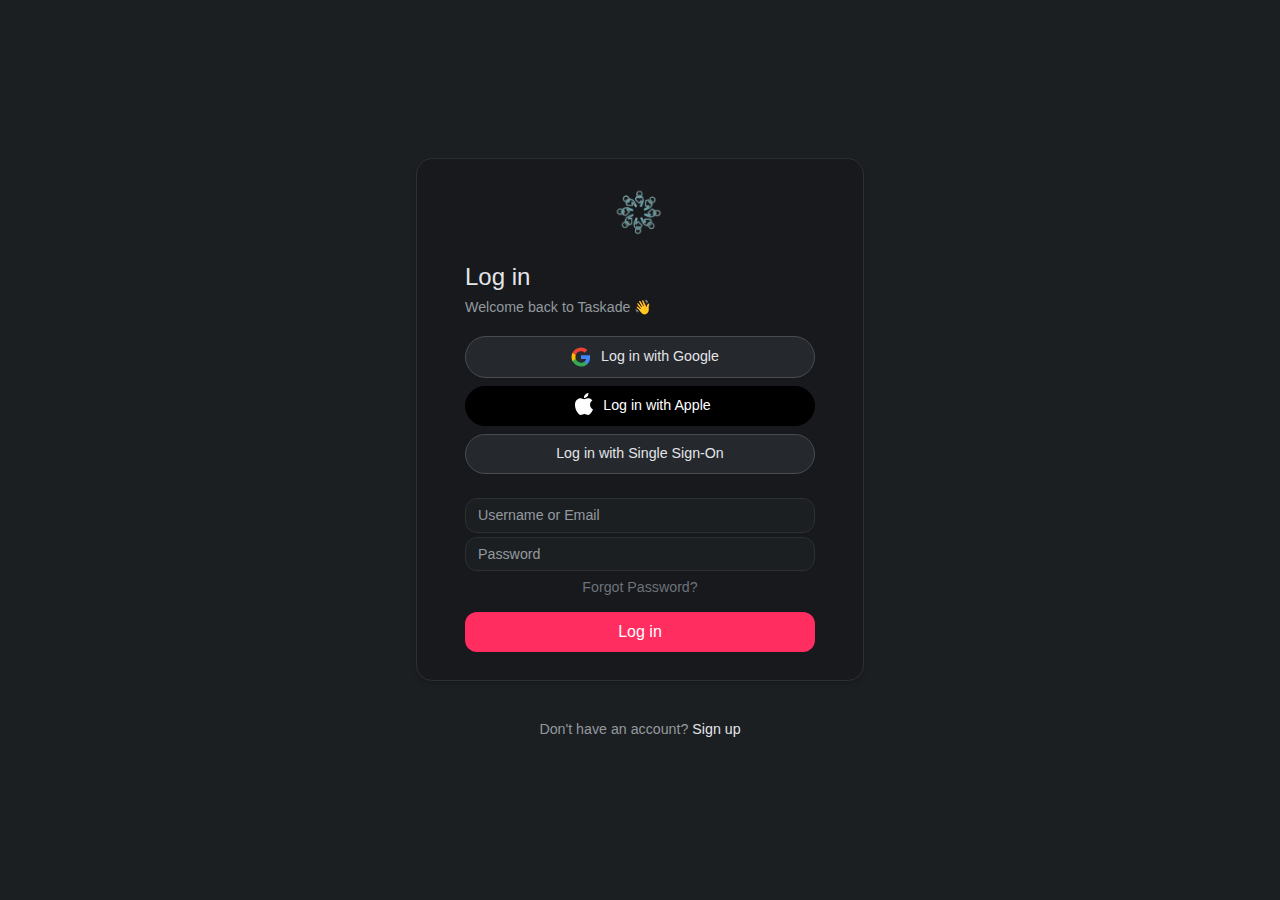
==== login.html @ 9b7ea9c6 "done" ====
<!DOCTYPE html>
<html lang="en" class="dark">
  <head>
    <meta charset="utf-8" />
    <meta name="viewport" content="width=device-width, initial-scale=1" />
    <link rel="stylesheet" href="./css/main.4c6a363988a4aead5503.css">
    <title>
      AI-Powered Productivity — Build Your AI Agent Workforce | Taskade
    </title>
  </head>
  <body>
    <div class="app" id="app">
      <div id="app-layer" style="position: relative; z-index: 0">
        <div id="app-main" class="landing">
          <div
            class="flex min-h-screen flex-col items-center justify-center bg-appcolor-100"
          >
            <div class="ElectronDragRegion-sc-886707b7-0 gAiiuj"></div>
            <div class="my-5 flex w-full max-w-md flex-col">
              <div
                class="flex flex-col rounded-2xl border border-appcolor-300 bg-appcolor-0 px-12 py-7 shadow-md"
              >
                <a
                  class="mx-auto mb-5 mt-0 flex h-13 w-full justify-center"
                  alt="Taskade"
                  href="/"
                  >
                  <img src="./images/icon.png" style="width: 100%; object-fit: contain;" alt="" srcset="">
            </a>
                <div class="mb-5 flex flex-col">
                  <h1 class="mb-1 text-heading3 text-textcolor-900">Log in</h1>
                  <h2 class="mb-0 text-sm text-textcolor-500">
                    Welcome back to Taskade 👋
                  </h2>
                </div>
                <div class="mb-5 flex flex-col gap-y-2">
                  <a
                    rel="noopener noreferrer"
                    
                    href="#"
                    class="flex min-h-10 w-full items-center justify-center rounded-full border border-solid border-appcolor-400 bg-appcolor-200 text-sm text-textcolor-1000 transition duration-250 ease-in-out hover:bg-appcolor-300"
                    ><svg
                      width="38"
                      height="38"
                      viewBox="0 0 38 38"
                      fill="none"
                      xmlns="http://www.w3.org/2000/svg"
                      class="h-10 w-10"
                    >
                      <path
                        fill-rule="evenodd"
                        clip-rule="evenodd"
                        d="M27.64 19.2045C27.64 18.5664 27.5827 17.9527 27.4764 17.3636H19V20.845H23.8436C23.635 21.97 23.0009 22.9232 22.0477 23.5614V25.8195H24.9564C26.6582 24.2527 27.64 21.9455 27.64 19.2045Z"
                        fill="#4285F4"
                      ></path>
                      <path
                        fill-rule="evenodd"
                        clip-rule="evenodd"
                        d="M19 28C21.43 28 23.4673 27.194 24.9564 25.8195L22.0477 23.5614C21.2418 24.1014 20.2109 24.4205 19 24.4205C16.6559 24.4205 14.6718 22.8373 13.9641 20.71H10.9573V23.0418C12.4382 25.9832 15.4818 28 19 28Z"
                        fill="#34A853"
                      ></path>
                      <path
                        fill-rule="evenodd"
                        clip-rule="evenodd"
                        d="M13.9641 20.71C13.7841 20.17 13.6818 19.5932 13.6818 19C13.6818 18.4068 13.7841 17.83 13.9641 17.29V14.9582H10.9573C10.3477 16.1732 10 17.5477 10 19C10 20.4523 10.3477 21.8268 10.9573 23.0418L13.9641 20.71Z"
                        fill="#FBBC05"
                      ></path>
                      <path
                        fill-rule="evenodd"
                        clip-rule="evenodd"
                        d="M19 13.5795C20.3214 13.5795 21.5077 14.0336 22.4405 14.9255L25.0218 12.3441C23.4632 10.8918 21.4259 10 19 10C15.4818 10 12.4382 12.0168 10.9573 14.9582L13.9641 17.29C14.6718 15.1627 16.6559 13.5795 19 13.5795Z"
                        fill="#EA4335"
                      ></path></svg
                    >Log in with Google</a
                  ><a
                    rel="noopener noreferrer"
                    
                    href="#"
                    class="flex min-h-10 w-full items-center justify-center gap-x-1 rounded-full border border-solid border-black bg-black text-sm text-white"
                    ><svg
                      width="30"
                      height="30"
                      viewBox="0 0 30 30"
                      fill="none"
                      xmlns="http://www.w3.org/2000/svg"
                    >
                      <path
                        d="M15.2672 7.07692C16.2656 7.07692 17.5172 6.40559 18.2625 5.51049C18.9375 4.6993 19.4297 3.56643 19.4297 2.43357C19.4297 2.27972 19.4156 2.12587 19.3875 2C18.2766 2.04196 16.9406 2.74126 16.1391 3.67832C15.5063 4.39161 14.9297 5.51049 14.9297 6.65734C14.9297 6.82517 14.9578 6.99301 14.9719 7.04895C15.0422 7.06294 15.1547 7.07692 15.2672 7.07692ZM11.7516 24C13.1156 24 13.7203 23.0909 15.4219 23.0909C17.1516 23.0909 17.5312 23.972 19.05 23.972C20.5406 23.972 21.5391 22.6014 22.4812 21.2587C23.5359 19.7203 23.9719 18.2098 24 18.1399C23.9016 18.1119 21.0469 16.951 21.0469 13.6923C21.0469 10.8671 23.2969 9.59441 23.4234 9.4965C21.9328 7.37063 19.6687 7.31469 19.05 7.31469C17.3766 7.31469 16.0125 8.32168 15.1547 8.32168C14.2266 8.32168 13.0031 7.37063 11.5547 7.37063C8.79844 7.37063 6 9.63636 6 13.9161C6 16.5734 7.04062 19.3846 8.32031 21.2028C9.41719 22.7413 10.3734 24 11.7516 24Z"
                        fill="white"
                      ></path></svg
                    >Log in with Apple</a
                  ><a
                    class="flex min-h-10 w-full items-center justify-center rounded-full border border-solid border-appcolor-400 bg-appcolor-200 text-sm text-textcolor-1000 transition duration-250 ease-in-out hover:bg-appcolor-300"
                    href="#"
                    >Log in with Single Sign-On</a
                  >
                </div>
                <form >
                  <input type="hidden" name="timezone" value="Asia/Karachi" />
                  <div class="my-1">
                    <input
                      type="text"
                      name="username"
                      class="w-full rounded-xl border border-appcolor-300 bg-appcolor-100 px-3 py-2 text-sm text-textcolor-900 placeholder-textcolor-500 transition duration-250 ease-in-out hover:border-appcolor-400 focus:border-appcolor-400"
                      placeholder="Username or Email"
                      autocomplete="email username"
                      autocapitalize="none"
                      autocorrect="off"
                      spellcheck="false"
                    />
                  </div>
                  <div class="my-1">
                    <input
                      type="password"
                      name="password"
                      class="w-full rounded-xl border border-appcolor-300 bg-appcolor-100 px-3 py-2 text-sm text-textcolor-900 placeholder-textcolor-500 transition duration-250 ease-in-out hover:border-appcolor-400 focus:border-appcolor-400"
                      placeholder="Password"
                      autocomplete="current-password"
                      autocapitalize="none"
                      autocorrect="off"
                      spellcheck="false"
                    />
                  </div>
                  <a
                    class="my-2 flex justify-center text-sm text-textcolor-400 hover:text-textcolor-1000"
                    href="#"
                    >Forgot Password?</a
                  ><button
                    class="mt-4 flex h-10 w-full cursor-pointer items-center justify-center rounded-xl bg-primary text-white transition duration-250 ease-in-out hover:bg-primary/80"
                    type="submit"
                  >
                    Log in
                  </button>
                </form>
              </div>
            </div>
            <div class="flex flex-col">
              <div
                class="mt-5 flex justify-center pb-5 text-center text-sm text-textcolor-500"
              >
                Don't have an account?&nbsp;<a
                  class="mb-1 p-0 text-textcolor-900 hover:border-b hover:border-b-textcolor-400"
                  href="./signup.html"
                  >Sign up</a
                >
              </div>
            </div>
          </div>
        </div>
      </div>
      <div
        id="overlay-layer"
        style="
          position: fixed;
          z-index: 1;
          inset: 0px;
          overflow: hidden;
          pointer-events: none;
        "
      ></div>
    </div>
  </body>
</html>
---- css/main.4c6a363988a4aead5503.css ----
.emoji-mart,
.emoji-mart * {
  box-sizing: border-box;
  line-height: 1.15;
}

.emoji-mart {
  font-family: -apple-system, BlinkMacSystemFont, "Helvetica Neue", sans-serif;
  font-size: 16px;
  display: inline-block;
  color: #222427;
  border: 1px solid #d9d9d9;
  border-radius: 5px;
  background: #fff;
}

.emoji-mart .emoji-mart-emoji {
  padding: 6px;
}

.emoji-mart-bar {
  border: 0 solid #d9d9d9;
}
.emoji-mart-bar:first-child {
  border-bottom-width: 1px;
  border-top-left-radius: 5px;
  border-top-right-radius: 5px;
}
.emoji-mart-bar:last-child {
  border-top-width: 1px;
  border-bottom-left-radius: 5px;
  border-bottom-right-radius: 5px;
}

.emoji-mart-anchors {
  display: flex;
  flex-direction: row;
  justify-content: space-between;
  padding: 0 6px;
  line-height: 0;
}

.emoji-mart-anchor {
  position: relative;
  display: block;
  flex: 1 1 auto;
  color: #858585;
  text-align: center;
  padding: 12px 4px;
  overflow: hidden;
  transition: color .1s ease-out;
  margin: 0;
  box-shadow: none;
  background: none;
  border: none;
}
.emoji-mart-anchor:focus { outline: 0 }
.emoji-mart-anchor:hover,
.emoji-mart-anchor:focus,
.emoji-mart-anchor-selected {
  color: #464646;
}

.emoji-mart-anchor-selected .emoji-mart-anchor-bar {
  bottom: 0;
}

.emoji-mart-anchor-bar {
  position: absolute;
  bottom: -3px; left: 0;
  width: 100%; height: 3px;
  background-color: #464646;
}

.emoji-mart-anchors i {
  display: inline-block;
  width: 100%;
  max-width: 22px;
}

.emoji-mart-anchors svg,
.emoji-mart-anchors img {
  fill: currentColor;
  height: 18px;
  width: 18px;
}

.emoji-mart-scroll {
  overflow-y: scroll;
  overflow-x: hidden;
  height: 270px;
  padding: 0 6px 6px 6px;
  will-change: transform; /* avoids "repaints on scroll" in mobile Chrome */
}

.emoji-mart-search {
  margin-top: 6px;
  padding: 0 6px;
  position: relative;
}

.emoji-mart-search input {
  font-size: 16px;
  display: block;
  width: 100%;
  padding: 5px 25px 6px 10px;
  border-radius: 5px;
  border: 1px solid #d9d9d9;
  outline: 0;
}

.emoji-mart-search input,
.emoji-mart-search input::-webkit-search-decoration,
.emoji-mart-search input::-webkit-search-cancel-button,
.emoji-mart-search input::-webkit-search-results-button,
.emoji-mart-search input::-webkit-search-results-decoration {
  /* remove webkit/blink styles for <input type="search">
   * via https://stackoverflow.com/a/9422689 */
  -webkit-appearance: none;
}

.emoji-mart-search-icon {
  position: absolute;
  top: 7px;
  right: 11px;
  z-index: 2;
  padding: 2px 5px 1px;
  border: none;
  background: none;
}

.emoji-mart-category .emoji-mart-emoji span {
  z-index: 1;
  position: relative;
  text-align: center;
  cursor: default;
}

.emoji-mart-category .emoji-mart-emoji:hover:before {
  z-index: 0;
  content: "";
  position: absolute;
  top: 0; left: 0;
  width: 100%; height: 100%;
  background-color: #f4f4f4;
  border-radius: 100%;
}

.emoji-mart-category-label {
  z-index: 2;
  position: relative;
  position: sticky;
  top: 0;
}

.emoji-mart-category-label span {
  display: block;
  width: 100%;
  font-weight: 500;
  padding: 5px 6px;
  background-color: #fff;
  background-color: rgba(255, 255, 255, .95);
}

.emoji-mart-category-list {
  margin: 0;
  padding: 0;
}

.emoji-mart-category-list li {
  list-style: none;
  margin: 0;
  padding: 0;
  display: inline-block;
}

.emoji-mart-emoji {
  position: relative;
  display: inline-block;
  font-size: 0;
  margin: 0;
  padding: 0;
  border: none;
  background: none;
  box-shadow: none;
}

.emoji-mart-emoji-native {
  font-family: "Segoe UI Emoji", "Segoe UI Symbol", "Segoe UI", "Apple Color Emoji", "Twemoji Mozilla", "Noto Color Emoji", "Android Emoji";
}

.emoji-mart-no-results {
  font-size: 14px;
  text-align: center;
  padding-top: 70px;
  color: #858585;
}
.emoji-mart-no-results-img {
  display: block;
  margin-left: auto;
  margin-right: auto;
  width: 50%;
}
.emoji-mart-no-results .emoji-mart-category-label {
  display: none;
}
.emoji-mart-no-results .emoji-mart-no-results-label {
  margin-top: .2em;
}
.emoji-mart-no-results .emoji-mart-emoji:hover:before {
  content: none;
}

.emoji-mart-preview {
  position: relative;
  height: 70px;
}

.emoji-mart-preview-emoji,
.emoji-mart-preview-data,
.emoji-mart-preview-skins {
  position: absolute;
  top: 50%;
  transform: translateY(-50%);
}

.emoji-mart-preview-emoji {
  left: 12px;
}

.emoji-mart-preview-data {
  left: 68px; right: 12px;
  word-break: break-all;
}

.emoji-mart-preview-skins {
  right: 30px;
  text-align: right;
}

.emoji-mart-preview-skins.custom {
  right: 10px;
  text-align: right;
}

.emoji-mart-preview-name {
  font-size: 14px;
}

.emoji-mart-preview-shortname {
  font-size: 12px;
  color: #888;
}
.emoji-mart-preview-shortname + .emoji-mart-preview-shortname,
.emoji-mart-preview-shortname + .emoji-mart-preview-emoticon,
.emoji-mart-preview-emoticon + .emoji-mart-preview-emoticon {
  margin-left: .5em;
}

.emoji-mart-preview-emoticon {
  font-size: 11px;
  color: #bbb;
}

.emoji-mart-title span {
  display: inline-block;
  vertical-align: middle;
}

.emoji-mart-title .emoji-mart-emoji {
  padding: 0;
}

.emoji-mart-title-label {
  color: #999A9C;
  font-size: 26px;
  font-weight: 300;
}

.emoji-mart-skin-swatches {
  font-size: 0;
  padding: 2px 0;
  border: 1px solid #d9d9d9;
  border-radius: 12px;
  background-color: #fff;
}

.emoji-mart-skin-swatches.custom {
  font-size: 0;
  border: none;
  background-color: #fff;
}

.emoji-mart-skin-swatches.opened .emoji-mart-skin-swatch {
  width: 16px;
  padding: 0 2px;
}

.emoji-mart-skin-swatches.opened .emoji-mart-skin-swatch.selected:after {
  opacity: .75;
}

.emoji-mart-skin-swatch {
  display: inline-block;
  width: 0;
  vertical-align: middle;
  transition-property: width, padding;
  transition-duration: .125s;
  transition-timing-function: ease-out;
}

.emoji-mart-skin-swatch:nth-child(1) { transition-delay: 0s }
.emoji-mart-skin-swatch:nth-child(2) { transition-delay: .03s }
.emoji-mart-skin-swatch:nth-child(3) { transition-delay: .06s }
.emoji-mart-skin-swatch:nth-child(4) { transition-delay: .09s }
.emoji-mart-skin-swatch:nth-child(5) { transition-delay: .12s }
.emoji-mart-skin-swatch:nth-child(6) { transition-delay: .15s }

.emoji-mart-skin-swatch.selected {
  position: relative;
  width: 16px;
  padding: 0 2px;
}

.emoji-mart-skin-swatch.selected:after {
  content: "";
  position: absolute;
  top: 50%; left: 50%;
  width: 4px; height: 4px;
  margin: -2px 0 0 -2px;
  background-color: #fff;
  border-radius: 100%;
  pointer-events: none;
  opacity: 0;
  transition: opacity .2s ease-out;
}

.emoji-mart-skin-swatch.custom {
  display: inline-block;
  width: 0;
  height: 38px;
  overflow: hidden;
  vertical-align: middle;
  transition-property: width, height;
  transition-duration: .125s;
  transition-timing-function: ease-out;
  cursor: default;
}

.emoji-mart-skin-swatch.custom.selected {
  position: relative;
  width: 36px;
  height: 38px;
  padding: 0 2px 0 0;
}

.emoji-mart-skin-swatch.custom.selected:after {
  content: "";
  width: 0;
  height: 0;
}

.emoji-mart-skin-swatches.custom .emoji-mart-skin-swatch.custom:hover {
  background-color: #f4f4f4;
  border-radius: 10%;
}

.emoji-mart-skin-swatches.custom.opened .emoji-mart-skin-swatch.custom {
  width: 36px;
  height: 38px;
  padding: 0 2px 0 0;
}

.emoji-mart-skin-swatches.custom.opened .emoji-mart-skin-swatch.custom.selected:after {
  opacity: .75;
}

.emoji-mart-skin-text.opened {
  display: inline-block;
  vertical-align: middle;
  text-align: left;
  color: #888;
  font-size: 11px;
  padding: 5px 2px;
  width: 95px;
  height: 40px;
  border-radius: 10%;
  background-color: #fff;
}

.emoji-mart-skin {
  display: inline-block;
  width: 100%;
  padding-top: 100%;
  max-width: 12px;
  border-radius: 100%;
}

.emoji-mart-skin-tone-1 { background-color: #ffc93a }
.emoji-mart-skin-tone-2 { background-color: #fadcbc }
.emoji-mart-skin-tone-3 { background-color: #e0bb95 }
.emoji-mart-skin-tone-4 { background-color: #bf8f68 }
.emoji-mart-skin-tone-5 { background-color: #9b643d }
.emoji-mart-skin-tone-6 { background-color: #594539 }

/* For screenreaders only, via https://stackoverflow.com/a/19758620 */
.emoji-mart-sr-only {
  position: absolute;
  width: 1px;
  height: 1px;
  padding: 0;
  margin: -1px;
  overflow: hidden;
  clip: rect(0, 0, 0, 0);
  border: 0;
}

/*
 * Dark mode styles
 */

.emoji-mart-dark {
  color: #fff;
  border-color: #555453;
  background-color: #222;
}

.emoji-mart-dark .emoji-mart-bar {
  border-color: #555453;
}

.emoji-mart-dark .emoji-mart-search input {
  color: #fff;
  border-color: #555453;
  background-color: #2f2f2f;
}

.emoji-mart-dark .emoji-mart-search-icon svg {
  fill: #fff;
}

.emoji-mart-dark .emoji-mart-category .emoji-mart-emoji:hover:before {
  background-color: #444;
}

.emoji-mart-dark .emoji-mart-category-label span {
  background-color: #222;
  color: #fff;
}

.emoji-mart-dark .emoji-mart-skin-swatches {
  border-color: #555453;
  background-color: #222;
}

.emoji-mart-dark .emoji-mart-anchor:hover,
.emoji-mart-dark .emoji-mart-anchor:focus,
.emoji-mart-dark .emoji-mart-anchor-selected {
  color: #bfbfbf;
}

.introjs-overlay{position:absolute;box-sizing:content-box;z-index:999999;opacity:0;transition:all .3s ease-out}.introjs-showElement{z-index:9999999 !important}tr.introjs-showElement>td{z-index:9999999 !important;position:relative}tr.introjs-showElement>th{z-index:9999999 !important;position:relative}.introjs-disableInteraction{z-index:99999999 !important;position:absolute;background-color:#fff;opacity:0;filter:alpha(opacity=0)}.introjs-relativePosition{position:relative}.introjs-forcedOverlay{box-shadow:rgba(0,0,0,.2) 0px 0px 1px 1px,rgba(0,0,0,.7) 0px 0px 0px 5000px !important}.introjs-helperLayer{box-sizing:content-box;position:fixed;z-index:9999998;border-radius:20px;transition:all .3s ease-out;box-shadow:rgba(0,0,0,.8) 0px 0px 1px 2px,rgba(0,0,0,.7) 0px 0px 0px 5000px !important}.introjs-helperLayer *{box-sizing:content-box}.introjs-helperLayer *:before{box-sizing:content-box}.introjs-helperLayer *:after{box-sizing:content-box}.introjs-tooltipReferenceLayer{font-family:"Helvetica Neue",Inter,ui-sans-serif,"Apple Color Emoji",Helvetica,Arial,sans-serif;box-sizing:content-box;position:fixed;visibility:hidden;z-index:100000000;background-color:rgba(0,0,0,0);transition:all .3s ease-out}.introjs-tooltipReferenceLayer *{font-family:"Helvetica Neue",Inter,ui-sans-serif,"Apple Color Emoji",Helvetica,Arial,sans-serif}.introjs-helperNumberLayer{font-family:"Helvetica Neue",Inter,ui-sans-serif,"Apple Color Emoji",Helvetica,Arial,sans-serif;color:#9e9e9e;text-align:center;padding-top:10px;padding-bottom:10px}.introjs-arrow{display:none !important;border:5px solid rgba(0,0,0,0);content:"";position:absolute}.introjs-arrow.top{top:-10px;left:10px;border-bottom-color:#fff}.introjs-arrow.top-right{top:-10px;right:10px;border-bottom-color:#fff}.introjs-arrow.top-middle{top:-10px;left:50%;margin-left:-5px;border-bottom-color:#fff}.introjs-arrow.right{right:-10px;top:10px;border-left-color:#fff}.introjs-arrow.right-bottom{bottom:10px;right:-10px;border-left-color:#fff}.introjs-arrow.bottom{bottom:-10px;left:10px;border-top-color:#fff}.introjs-arrow.bottom-right{bottom:-10px;right:10px;border-top-color:#fff}.introjs-arrow.bottom-middle{bottom:-10px;left:50%;margin-left:-5px;border-top-color:#fff}.introjs-arrow.left{left:-10px;top:10px;border-right-color:#fff}.introjs-arrow.left-bottom{left:-10px;bottom:10px;border-right-color:#fff}.introjs-tooltip{box-sizing:content-box;position:absolute;visibility:visible;background-color:#fff;border-radius:5px;box-shadow:0 3px 30px rgba(33,33,33,.3);transition:opacity .1s ease-out}.introjs-tooltiptext{display:flex;padding:20px;min-width:380px;width:100%}.introjs-dontShowAgain{padding-left:20px;padding-right:20px}.introjs-dontShowAgain input{padding:0;margin:0;margin-bottom:2px;display:inline;width:10px;height:10px}.introjs-dontShowAgain label{font-size:14px;display:inline-block;font-weight:normal;margin:0 0 0 5px;padding:0;background-color:#fff;color:#616161;user-select:none}.introjs-tooltip-title{font-size:18px;width:90%;min-height:1.5em;margin:0;padding:0;font-weight:700;line-height:1.5}.introjs-tooltip-header{display:flex;position:relative;padding-left:20px;padding-right:20px;padding-top:10px;min-height:1.5em;position:absolute;top:10px;right:10px}.introjs-tooltipbuttons{padding:10px;text-align:right;white-space:nowrap}.introjs-tooltipbuttons:after{content:"";visibility:hidden;display:block;height:0;clear:both}.introjs-skipbutton{position:absolute;top:0;right:0;display:inline-block;width:45px;height:45px;line-height:45px;color:#616161;font-size:22px;cursor:pointer;font-weight:bold;text-align:center;text-decoration:none}.introjs-skipbutton:hover,.introjs-skipbutton:focus{color:#212121;outline:none;text-decoration:none}.introjs-prevbutton{float:left}.introjs-nextbutton{float:right}.introjs-disabled{color:#9e9e9e;border-color:#bdbdbd;box-shadow:none;cursor:default;background-color:#f4f4f4;background-image:none;text-decoration:none}.introjs-disabled:hover,.introjs-disabled:focus{color:#9e9e9e;border-color:#bdbdbd;box-shadow:none;cursor:default;background-color:#f4f4f4;background-image:none;text-decoration:none}.introjs-hidden{display:none}.introjs-bullets{text-align:center;padding-top:1px;padding-bottom:10px}.introjs-bullets ul{box-sizing:content-box;clear:both;margin:0 auto 0;padding:0;display:inline-block}.introjs-bullets ul li{box-sizing:content-box;list-style:none;float:left;margin:0 2px}.introjs-bullets ul li a{transition:width .1s ease-in;box-sizing:content-box;display:block;width:6px;height:6px;background:#ccc;border-radius:10px;text-decoration:none;cursor:pointer}.introjs-bullets ul li a:hover,.introjs-bullets ul li a:focus{width:15px;background:#999;text-decoration:none;outline:none}.introjs-bullets ul li a.active{width:15px;background:#999}.introjs-progress{box-sizing:content-box;overflow:hidden;height:10px;margin:10px;border-radius:4px;background-color:#e0e0e0}.introjs-progressbar{box-sizing:content-box;float:left;width:0%;height:100%;font-size:10px;line-height:10px;text-align:center;background-color:#08c}.introjsFloatingElement{position:absolute;height:0;width:0;left:50%;top:50%}.introjs-fixedTooltip{position:fixed}.introjs-hint{box-sizing:content-box;position:absolute;background:rgba(0,0,0,0);width:20px;height:15px;cursor:pointer}.introjs-hint:focus{border:0;outline:0}.introjs-hint:hover>.introjs-hint-pulse{background-color:rgba(60,60,60,.57)}.introjs-hidehint{display:none}.introjs-fixedhint{position:fixed}@keyframes introjspulse{0%{transform:scale(0.95);box-shadow:0 0 0 0 rgba(0,0,0,.7)}70%{transform:scale(1);box-shadow:0 0 0 10px rgba(0,0,0,0)}100%{transform:scale(0.95);box-shadow:0 0 0 0 rgba(0,0,0,0)}}.introjs-hint-pulse{box-sizing:content-box;width:15px;height:15px;border-radius:30px;background-color:rgba(136,136,136,.24);z-index:10;position:absolute;transition:all .2s ease-out;animation:introjspulse 2s infinite}.introjs-hint-no-anim .introjs-hint-pulse{animation:none}.introjs-hint-dot{box-sizing:content-box;background:rgba(0,0,0,0);border-radius:60px;height:50px;width:50px;position:absolute;top:-18px;left:-18px;z-index:1;opacity:0}
/*
! tailwindcss v3.4.10 | MIT License | https://tailwindcss.com
*//*
1. Prevent padding and border from affecting element width. (https://github.com/mozdevs/cssremedy/issues/4)
2. Allow adding a border to an element by just adding a border-width. (https://github.com/tailwindcss/tailwindcss/pull/116)
*/

*,
::before,
::after {
  box-sizing: border-box; /* 1 */
  border-width: 0; /* 2 */
  border-style: solid; /* 2 */
  border-color: currentColor; /* 2 */
}

::before,
::after {
  --tw-content: '';
}

/*
1. Use a consistent sensible line-height in all browsers.
2. Prevent adjustments of font size after orientation changes in iOS.
3. Use a more readable tab size.
4. Use the user's configured `sans` font-family by default.
5. Use the user's configured `sans` font-feature-settings by default.
6. Use the user's configured `sans` font-variation-settings by default.
7. Disable tap highlights on iOS
*/

html,
:host {
  line-height: 1.5; /* 1 */
  -webkit-text-size-adjust: 100%; /* 2 */
  -moz-tab-size: 4; /* 3 */
  -o-tab-size: 4;
     tab-size: 4; /* 3 */
  font-family: ui-sans-serif, -apple-system, BlinkMacSystemFont, "Segoe UI", "Helvetica Neue", Helvetica, "Apple Color Emoji", Arial, sans-serif; /* 4 */
  font-feature-settings: normal; /* 5 */
  font-variation-settings: normal; /* 6 */
  -webkit-tap-highlight-color: transparent; /* 7 */
}

/*
1. Remove the margin in all browsers.
2. Inherit line-height from `html` so users can set them as a class directly on the `html` element.
*/

body {
  margin: 0; /* 1 */
  line-height: inherit; /* 2 */
}

/*
1. Add the correct height in Firefox.
2. Correct the inheritance of border color in Firefox. (https://bugzilla.mozilla.org/show_bug.cgi?id=190655)
3. Ensure horizontal rules are visible by default.
*/

hr {
  height: 0; /* 1 */
  color: inherit; /* 2 */
  border-top-width: 1px; /* 3 */
}

/*
Add the correct text decoration in Chrome, Edge, and Safari.
*/

abbr:where([title]) {
  -webkit-text-decoration: underline dotted;
          text-decoration: underline dotted;
}

/*
Remove the default font size and weight for headings.
*/

h1,
h2,
h3,
h4,
h5,
h6 {
  font-size: inherit;
  font-weight: inherit;
}

/*
Reset links to optimize for opt-in styling instead of opt-out.
*/

a {
  color: inherit;
  text-decoration: inherit;
}

/*
Add the correct font weight in Edge and Safari.
*/

b,
strong {
  font-weight: bolder;
}

/*
1. Use the user's configured `mono` font-family by default.
2. Use the user's configured `mono` font-feature-settings by default.
3. Use the user's configured `mono` font-variation-settings by default.
4. Correct the odd `em` font sizing in all browsers.
*/

code,
kbd,
samp,
pre {
  font-family: ui-monospace, SFMono-Regular, Menlo, Monaco, Consolas, "Liberation Mono", "Courier New", monospace; /* 1 */
  font-feature-settings: normal; /* 2 */
  font-variation-settings: normal; /* 3 */
  font-size: 1em; /* 4 */
}

/*
Add the correct font size in all browsers.
*/

small {
  font-size: 80%;
}

/*
Prevent `sub` and `sup` elements from affecting the line height in all browsers.
*/

sub,
sup {
  font-size: 75%;
  line-height: 0;
  position: relative;
  vertical-align: baseline;
}

sub {
  bottom: -0.25em;
}

sup {
  top: -0.5em;
}

/*
1. Remove text indentation from table contents in Chrome and Safari. (https://bugs.chromium.org/p/chromium/issues/detail?id=999088, https://bugs.webkit.org/show_bug.cgi?id=201297)
2. Correct table border color inheritance in all Chrome and Safari. (https://bugs.chromium.org/p/chromium/issues/detail?id=935729, https://bugs.webkit.org/show_bug.cgi?id=195016)
3. Remove gaps between table borders by default.
*/

table {
  text-indent: 0; /* 1 */
  border-color: inherit; /* 2 */
  border-collapse: collapse; /* 3 */
}

/*
1. Change the font styles in all browsers.
2. Remove the margin in Firefox and Safari.
3. Remove default padding in all browsers.
*/

button,
input,
optgroup,
select,
textarea {
  font-family: inherit; /* 1 */
  font-feature-settings: inherit; /* 1 */
  font-variation-settings: inherit; /* 1 */
  font-size: 100%; /* 1 */
  font-weight: inherit; /* 1 */
  line-height: inherit; /* 1 */
  letter-spacing: inherit; /* 1 */
  color: inherit; /* 1 */
  margin: 0; /* 2 */
  padding: 0; /* 3 */
}

/*
Remove the inheritance of text transform in Edge and Firefox.
*/

button,
select {
  text-transform: none;
}

/*
1. Correct the inability to style clickable types in iOS and Safari.
2. Remove default button styles.
*/

button,
input:where([type='button']),
input:where([type='reset']),
input:where([type='submit']) {
  -webkit-appearance: button; /* 1 */
  background-color: transparent; /* 2 */
  background-image: none; /* 2 */
}

/*
Use the modern Firefox focus style for all focusable elements.
*/

:-moz-focusring {
  outline: auto;
}

/*
Remove the additional `:invalid` styles in Firefox. (https://github.com/mozilla/gecko-dev/blob/2f9eacd9d3d995c937b4251a5557d95d494c9be1/layout/style/res/forms.css#L728-L737)
*/

:-moz-ui-invalid {
  box-shadow: none;
}

/*
Add the correct vertical alignment in Chrome and Firefox.
*/

progress {
  vertical-align: baseline;
}

/*
Correct the cursor style of increment and decrement buttons in Safari.
*/

::-webkit-inner-spin-button,
::-webkit-outer-spin-button {
  height: auto;
}

/*
1. Correct the odd appearance in Chrome and Safari.
2. Correct the outline style in Safari.
*/

[type='search'] {
  -webkit-appearance: textfield; /* 1 */
  outline-offset: -2px; /* 2 */
}

/*
Remove the inner padding in Chrome and Safari on macOS.
*/

::-webkit-search-decoration {
  -webkit-appearance: none;
}

/*
1. Correct the inability to style clickable types in iOS and Safari.
2. Change font properties to `inherit` in Safari.
*/

::-webkit-file-upload-button {
  -webkit-appearance: button; /* 1 */
  font: inherit; /* 2 */
}

/*
Add the correct display in Chrome and Safari.
*/

summary {
  display: list-item;
}

/*
Removes the default spacing and border for appropriate elements.
*/

blockquote,
dl,
dd,
h1,
h2,
h3,
h4,
h5,
h6,
hr,
figure,
p,
pre {
  margin: 0;
}

fieldset {
  margin: 0;
  padding: 0;
}

legend {
  padding: 0;
}

ol,
ul,
menu {
  list-style: none;
  margin: 0;
  padding: 0;
}

/*
Reset default styling for dialogs.
*/
dialog {
  padding: 0;
}

/*
Prevent resizing textareas horizontally by default.
*/

textarea {
  resize: vertical;
}

/*
1. Reset the default placeholder opacity in Firefox. (https://github.com/tailwindlabs/tailwindcss/issues/3300)
2. Set the default placeholder color to the user's configured gray 400 color.
*/

input::-moz-placeholder, textarea::-moz-placeholder {
  opacity: 1; /* 1 */
  color: #9ca3af; /* 2 */
}

input::placeholder,
textarea::placeholder {
  opacity: 1; /* 1 */
  color: #9ca3af; /* 2 */
}

/*
Set the default cursor for buttons.
*/

button,
[role="button"] {
  cursor: pointer;
}

/*
Make sure disabled buttons don't get the pointer cursor.
*/
:disabled {
  cursor: default;
}

/*
1. Make replaced elements `display: block` by default. (https://github.com/mozdevs/cssremedy/issues/14)
2. Add `vertical-align: middle` to align replaced elements more sensibly by default. (https://github.com/jensimmons/cssremedy/issues/14#issuecomment-634934210)
   This can trigger a poorly considered lint error in some tools but is included by design.
*/

img,
svg,
video,
canvas,
audio,
iframe,
embed,
object {
  display: block; /* 1 */
  vertical-align: middle; /* 2 */
}

/*
Constrain images and videos to the parent width and preserve their intrinsic aspect ratio. (https://github.com/mozdevs/cssremedy/issues/14)
*/

img,
video {
  max-width: 100%;
  height: auto;
}

/* Make elements with the HTML hidden attribute stay hidden by default */
[hidden] {
  display: none;
}

:root {
  --color-primary: 255 45 96;
  --color-app-0: 255 255 255;
  --color-app-100: 252 252 252;
  --color-app-200: 247 247 247;
  --color-app-300: 230 230 230;
  --color-app-400: 204 204 204;
  --color-app-500: 153 153 153;
  --color-app-600: 102 102 102;
  --color-app-700: 77 77 77;
  --color-app-800: 64 64 64;
  --color-app-900: 51 51 51;
  --color-app-1000: 0 0 0;
}

.dark {
  --color-app-0: 23 25 28;
  --color-app-100: 28 31 34;
  --color-app-200: 37 40 45;
  --color-app-300: 44 48 53;
  --color-app-400: 72 77 81;
  --color-app-500: 147 153 159;
  --color-app-600: 199 204 209;
  --color-app-700: 207 212 216;
  --color-app-800: 216 219 223;
  --color-app-900: 227 229 232;
  --color-app-1000: 255 255 255;
}

:root {
  --color-text-0: 230 230 230;
  --color-text-100: 230 230 230;
  --color-text-200: 217 217 217;
  --color-text-300: 204 204 204;
  --color-text-400: 179 179 179;
  --color-text-500: 153 153 153;
  --color-text-600: 128 128 128;
  --color-text-700: 102 102 102;
  --color-text-800: 77 77 77;
  --color-text-900: 51 51 51;
  --color-text-1000: 51 51 51;
}

.dark {
  --color-text-0: 44 48 53;
  --color-text-100: 44 48 53;
  --color-text-200: 58 62 67;
  --color-text-300: 72 77 81;
  --color-text-400: 108 115 122;
  --color-text-500: 147 153 159;
  --color-text-600: 173 179 184;
  --color-text-700: 199 204 209;
  --color-text-800: 213 216 220;
  --color-text-900: 227 229 232;
  --color-text-1000: 227 229 232;
}

:root {
  color: rgb(var(--color-text-900) / 1.0);
}

svg {
  display: inline;
}

*, ::before, ::after {
  --tw-border-spacing-x: 0;
  --tw-border-spacing-y: 0;
  --tw-translate-x: 0;
  --tw-translate-y: 0;
  --tw-rotate: 0;
  --tw-skew-x: 0;
  --tw-skew-y: 0;
  --tw-scale-x: 1;
  --tw-scale-y: 1;
  --tw-pan-x:  ;
  --tw-pan-y:  ;
  --tw-pinch-zoom:  ;
  --tw-scroll-snap-strictness: proximity;
  --tw-gradient-from-position:  ;
  --tw-gradient-via-position:  ;
  --tw-gradient-to-position:  ;
  --tw-ordinal:  ;
  --tw-slashed-zero:  ;
  --tw-numeric-figure:  ;
  --tw-numeric-spacing:  ;
  --tw-numeric-fraction:  ;
  --tw-ring-inset:  ;
  --tw-ring-offset-width: 0px;
  --tw-ring-offset-color: #fff;
  --tw-ring-color: rgb(59 130 246 / 0.5);
  --tw-ring-offset-shadow: 0 0 #0000;
  --tw-ring-shadow: 0 0 #0000;
  --tw-shadow: 0 0 #0000;
  --tw-shadow-colored: 0 0 #0000;
  --tw-blur:  ;
  --tw-brightness:  ;
  --tw-contrast:  ;
  --tw-grayscale:  ;
  --tw-hue-rotate:  ;
  --tw-invert:  ;
  --tw-saturate:  ;
  --tw-sepia:  ;
  --tw-drop-shadow:  ;
  --tw-backdrop-blur:  ;
  --tw-backdrop-brightness:  ;
  --tw-backdrop-contrast:  ;
  --tw-backdrop-grayscale:  ;
  --tw-backdrop-hue-rotate:  ;
  --tw-backdrop-invert:  ;
  --tw-backdrop-opacity:  ;
  --tw-backdrop-saturate:  ;
  --tw-backdrop-sepia:  ;
  --tw-contain-size:  ;
  --tw-contain-layout:  ;
  --tw-contain-paint:  ;
  --tw-contain-style:  ;
}

::backdrop {
  --tw-border-spacing-x: 0;
  --tw-border-spacing-y: 0;
  --tw-translate-x: 0;
  --tw-translate-y: 0;
  --tw-rotate: 0;
  --tw-skew-x: 0;
  --tw-skew-y: 0;
  --tw-scale-x: 1;
  --tw-scale-y: 1;
  --tw-pan-x:  ;
  --tw-pan-y:  ;
  --tw-pinch-zoom:  ;
  --tw-scroll-snap-strictness: proximity;
  --tw-gradient-from-position:  ;
  --tw-gradient-via-position:  ;
  --tw-gradient-to-position:  ;
  --tw-ordinal:  ;
  --tw-slashed-zero:  ;
  --tw-numeric-figure:  ;
  --tw-numeric-spacing:  ;
  --tw-numeric-fraction:  ;
  --tw-ring-inset:  ;
  --tw-ring-offset-width: 0px;
  --tw-ring-offset-color: #fff;
  --tw-ring-color: rgb(59 130 246 / 0.5);
  --tw-ring-offset-shadow: 0 0 #0000;
  --tw-ring-shadow: 0 0 #0000;
  --tw-shadow: 0 0 #0000;
  --tw-shadow-colored: 0 0 #0000;
  --tw-blur:  ;
  --tw-brightness:  ;
  --tw-contrast:  ;
  --tw-grayscale:  ;
  --tw-hue-rotate:  ;
  --tw-invert:  ;
  --tw-saturate:  ;
  --tw-sepia:  ;
  --tw-drop-shadow:  ;
  --tw-backdrop-blur:  ;
  --tw-backdrop-brightness:  ;
  --tw-backdrop-contrast:  ;
  --tw-backdrop-grayscale:  ;
  --tw-backdrop-hue-rotate:  ;
  --tw-backdrop-invert:  ;
  --tw-backdrop-opacity:  ;
  --tw-backdrop-saturate:  ;
  --tw-backdrop-sepia:  ;
  --tw-contain-size:  ;
  --tw-contain-layout:  ;
  --tw-contain-paint:  ;
  --tw-contain-style:  ;
}
.\!container {
  width: 100% !important;
}
.container {
  width: 100%;
}
@media (min-width: 576px) {

  .\!container {
    max-width: 576px !important;
  }

  .container {
    max-width: 576px;
  }
}
@media (min-width: 768px) {

  .\!container {
    max-width: 768px !important;
  }

  .container {
    max-width: 768px;
  }
}
@media (min-width: 992px) {

  .\!container {
    max-width: 992px !important;
  }

  .container {
    max-width: 992px;
  }
}
@media (min-width: 1200px) {

  .\!container {
    max-width: 1200px !important;
  }

  .container {
    max-width: 1200px;
  }
}
@keyframes bg-moving {

  0% {
    background-position: 200% 0;
  }

  100% {
    background-position: -200% 0;
  }
}
.bg-moving-rainbow {
  animation: bg-moving 3s linear infinite;
  background-image: linear-gradient(115deg, rgba(79, 207, 112, 0.2), rgba(250, 214, 72, 0.2), rgba(167, 103, 229, 0.2), rgba(18, 188, 254, 0.2), rgba(68, 206, 123, 0.2));
  background-size: 200% 100%;
}
@keyframes bg-moving {

  0% {
    background-position: 200% 0;
  }

  100% {
    background-position: -200% 0;
  }
}
.text-moving-rainbow {
  animation: bg-moving 3s linear infinite;
  background-image: linear-gradient(to right, #4fcf70, #fad648, #a767e5, #12bcfe, #44ce7b);
  background-size: 200% 100%;
  -webkit-background-clip: text;
          background-clip: text;
  color: transparent;
}
.text-rainbow {
  background-image: linear-gradient(to right, #4fcf70, #fad648, #a767e5, #12bcfe, #44ce7b);
  background-size: 200% 100%;
  -webkit-background-clip: text;
          background-clip: text;
  color: transparent;
}
.animation-delay-150 {
  animation-delay: 0.15s !important;
}

.animation-delay-300 {
  animation-delay: 0.3s !important;
}

/* Intro.js overrides */
.introjs-nextbutton {
  border-radius: 0.75rem;
  border-width: 1px;
  border-style: solid;
  border-color: transparent;
  --tw-bg-opacity: 1;
  background-color: rgb(var(--color-primary) / var(--tw-bg-opacity));
  padding-left: 1.25rem;
  padding-right: 1.25rem;
  padding-top: 0.5rem;
  padding-bottom: 0.5rem;
  font-size: 0.888875rem;
  line-height: 1.1882998171846435;
  font-weight: 700;
  --tw-text-opacity: 1;
  color: rgb(255 255 255 / var(--tw-text-opacity));
  transition-property: color, background-color, border-color, text-decoration-color, fill, stroke, opacity, box-shadow, transform, filter, -webkit-backdrop-filter;
  transition-property: color, background-color, border-color, text-decoration-color, fill, stroke, opacity, box-shadow, transform, filter, backdrop-filter;
  transition-property: color, background-color, border-color, text-decoration-color, fill, stroke, opacity, box-shadow, transform, filter, backdrop-filter, -webkit-backdrop-filter;
  transition-duration: 150ms;
  transition-timing-function: cubic-bezier(0.4, 0, 0.2, 1);
}
.rainbow-container.introjs-nextbutton::before  {
  border-radius: 0.75rem;
}
.introjs-nextbutton:hover {
  background-color: rgb(var(--color-primary) / 0.8);
}
.introjs-prevbutton {
  border-radius: 0.75rem;
  border-width: 1px;
  border-style: solid;
  --tw-border-opacity: 1;
  border-color: rgb(var(--color-app-300) / var(--tw-border-opacity));
  --tw-bg-opacity: 1;
  background-color: rgb(var(--color-app-100) / var(--tw-bg-opacity));
  padding-left: 1rem;
  padding-right: 1rem;
  padding-top: 0.5rem;
  padding-bottom: 0.5rem;
  font-size: 0.888875rem;
  line-height: 1.1882998171846435;
  --tw-text-opacity: 1;
  color: rgb(var(--color-app-600) / var(--tw-text-opacity));
  transition-property: color, background-color, border-color, text-decoration-color, fill, stroke, opacity, box-shadow, transform, filter, -webkit-backdrop-filter;
  transition-property: color, background-color, border-color, text-decoration-color, fill, stroke, opacity, box-shadow, transform, filter, backdrop-filter;
  transition-property: color, background-color, border-color, text-decoration-color, fill, stroke, opacity, box-shadow, transform, filter, backdrop-filter, -webkit-backdrop-filter;
  transition-duration: 150ms;
  transition-timing-function: cubic-bezier(0.4, 0, 0.2, 1);
}
.rainbow-container.introjs-prevbutton::before  {
  border-radius: 0.75rem;
}
.introjs-prevbutton:hover {
  --tw-border-opacity: 1;
  border-color: rgb(var(--color-app-500) / var(--tw-border-opacity));
  --tw-bg-opacity: 1;
  background-color: rgb(var(--color-app-200) / var(--tw-bg-opacity));
  --tw-text-opacity: 1;
  color: rgb(var(--color-app-800) / var(--tw-text-opacity));
}
.introjs-disabled {
  display: none;
}
.introjs-helperLayer {
  --tw-shadow-color: transparent;
  --tw-shadow: var(--tw-shadow-colored);
}
.introjs-skipbutton {
  display: none;
  height: 1.75rem;
  width: 1.75rem;
  align-items: center;
  justify-content: center;
  border-radius: 9999px;
  --tw-bg-opacity: 1;
  background-color: rgb(var(--color-app-100) / var(--tw-bg-opacity));
  font-size: 1.125rem;
  line-height: 1.2000000000000002;
  font-weight: 700;
  --tw-text-opacity: 1;
  color: rgb(var(--color-app-500) / var(--tw-text-opacity));
  transition-property: color, background-color, border-color, text-decoration-color, fill, stroke, opacity, box-shadow, transform, filter, -webkit-backdrop-filter;
  transition-property: color, background-color, border-color, text-decoration-color, fill, stroke, opacity, box-shadow, transform, filter, backdrop-filter;
  transition-property: color, background-color, border-color, text-decoration-color, fill, stroke, opacity, box-shadow, transform, filter, backdrop-filter, -webkit-backdrop-filter;
  transition-duration: 150ms;
  transition-timing-function: cubic-bezier(0.4, 0, 0.2, 1);
}
.introjs-skipbutton:hover {
  --tw-bg-opacity: 1;
  background-color: rgb(var(--color-app-200) / var(--tw-bg-opacity));
  --tw-text-opacity: 1;
  color: rgb(var(--color-app-800) / var(--tw-text-opacity));
}
.introjs-tooltipbuttons {
  border-top-width: 1px;
  border-style: solid;
  --tw-border-opacity: 1;
  border-color: rgb(var(--color-app-300) / var(--tw-border-opacity));
}
.rainbow-container {
  position: relative;
  --tw-bg-opacity: 1;
  background-color: rgb(255 255 255 / var(--tw-bg-opacity));
  --tw-backdrop-blur: blur(8px);
  -webkit-backdrop-filter: var(--tw-backdrop-blur) var(--tw-backdrop-brightness) var(--tw-backdrop-contrast) var(--tw-backdrop-grayscale) var(--tw-backdrop-hue-rotate) var(--tw-backdrop-invert) var(--tw-backdrop-opacity) var(--tw-backdrop-saturate) var(--tw-backdrop-sepia);
  backdrop-filter: var(--tw-backdrop-blur) var(--tw-backdrop-brightness) var(--tw-backdrop-contrast) var(--tw-backdrop-grayscale) var(--tw-backdrop-hue-rotate) var(--tw-backdrop-invert) var(--tw-backdrop-opacity) var(--tw-backdrop-saturate) var(--tw-backdrop-sepia);
}
.rainbow-container:is(.dark *) {
  background-color: rgb(23 25 28 / 0.6);
}
.rainbow-container::before {
  pointer-events: none;
  position: absolute;
  top: 0px;
  bottom: 0px;
  left: 0px;
  right: 0px;
  z-index: 10;
}
@keyframes color-rotate {

  100% {
    filter: hue-rotate(-360deg);
  }
}
.rainbow-container::before {
  animation: color-rotate 3s linear infinite;
  background-image: linear-gradient(115deg, #4fcf70, #fad648, #a767e5, #12bcfe, #44ce7b);
  padding: 0.125rem;
  --tw-content: '';
  content: var(--tw-content);

  -webkit-mask: linear-gradient(#fff 0 0) content-box, linear-gradient(#fff 0 0);
  -webkit-mask-composite: xor;
  mask-composite: exclude;
}
.rainbow-container.rounded-xl::before  {
  border-radius: 0.75rem;
}
.rainbow-container.rounded-3xl::before  {
  border-radius: 1.5rem;
}
.rainbow-container-full {
  position: relative;
  --tw-bg-opacity: 1;
  background-color: rgb(255 255 255 / var(--tw-bg-opacity));
  --tw-backdrop-blur: blur(8px);
  -webkit-backdrop-filter: var(--tw-backdrop-blur) var(--tw-backdrop-brightness) var(--tw-backdrop-contrast) var(--tw-backdrop-grayscale) var(--tw-backdrop-hue-rotate) var(--tw-backdrop-invert) var(--tw-backdrop-opacity) var(--tw-backdrop-saturate) var(--tw-backdrop-sepia);
  backdrop-filter: var(--tw-backdrop-blur) var(--tw-backdrop-brightness) var(--tw-backdrop-contrast) var(--tw-backdrop-grayscale) var(--tw-backdrop-hue-rotate) var(--tw-backdrop-invert) var(--tw-backdrop-opacity) var(--tw-backdrop-saturate) var(--tw-backdrop-sepia);
}
.rainbow-container-full:is(.dark *) {
  background-color: rgb(23 25 28 / 0.6);
}
.rainbow-container-full::before {
  pointer-events: none;
  position: absolute;
  top: 0px;
  bottom: 0px;
  left: 0px;
  right: 0px;
  z-index: 10;
}
@keyframes color-rotate {

  100% {
    filter: hue-rotate(-360deg);
  }
}
.rainbow-container-full::before {
  animation: color-rotate 3s linear infinite;
  border-radius: 9999px;
  background-image: linear-gradient(115deg, #4fcf70, #fad648, #a767e5, #12bcfe, #44ce7b);
  padding: 1px;
  --tw-content: '';
  content: var(--tw-content);

  -webkit-mask: linear-gradient(#fff 0 0) content-box, linear-gradient(#fff 0 0);
  -webkit-mask-composite: xor;
  mask-composite: exclude;
}
.accordion:focus-within .child {
  display: flex;
}
.break-word {
  word-break: break-word;
}
.table-last-row:last-child td {
  border-bottom: 0;
}

.web-header {
  container-type: inline-size;
}
@container (max-width: 760px) {
  .header-new-copy {
    display: none !important;
  }
}
@container (max-width: 780px) {
  .project-views {
    display: none !important;
  }
}

.agent-toolbar {
  container-type: inline-size;
}

@container (max-width: 360px) {
 .agent-toolbar-value {
   display: none;
 } 
}


.pointer-events-none {
  pointer-events: none;
}


.pointer-events-auto {
  pointer-events: auto;
}


.visible {
  visibility: visible;
}


.invisible {
  visibility: hidden;
}


.collapse {
  visibility: collapse;
}


.static {
  position: static;
}


.fixed {
  position: fixed;
}


.absolute {
  position: absolute;
}


.relative {
  position: relative;
}


.sticky {
  position: sticky;
}


.inset-0 {
  inset: 0px;
}


.inset-y-0 {
  top: 0px;
  bottom: 0px;
}


.inset-y-5 {
  top: 1.25rem;
  bottom: 1.25rem;
}


.-bottom-10 {
  bottom: -2.5rem;
}


.-bottom-14 {
  bottom: -3.5rem;
}


.-bottom-2 {
  bottom: -0.5rem;
}


.-bottom-8 {
  bottom: -2rem;
}


.-bottom-px {
  bottom: -1px;
}


.-left-1 {
  left: -0.25rem;
}


.-left-5 {
  left: -1.25rem;
}


.-left-px {
  left: -1px;
}


.-right-1 {
  right: -0.25rem;
}


.-right-2 {
  right: -0.5rem;
}


.-top-1 {
  top: -0.25rem;
}


.-top-10 {
  top: -2.5rem;
}


.-top-14 {
  top: -3.5rem;
}


.-top-full {
  top: -100%;
}


.bottom-0 {
  bottom: 0px;
}


.bottom-10 {
  bottom: 2.5rem;
}


.bottom-2 {
  bottom: 0.5rem;
}


.bottom-5 {
  bottom: 1.25rem;
}


.bottom-\[100\%\] {
  bottom: 100%;
}


.left-0 {
  left: 0px;
}


.left-1 {
  left: 0.25rem;
}


.left-1\/2 {
  left: 50%;
}


.left-1\/3 {
  left: 33.333333%;
}


.left-16 {
  left: 4rem;
}


.left-2 {
  left: 0.5rem;
}


.left-2\/3 {
  left: 66.666667%;
}


.left-3 {
  left: 0.75rem;
}


.left-4 {
  left: 1rem;
}


.left-5 {
  left: 1.25rem;
}


.left-\[var\(--gantt-dynamic-sidebar-width\)\] {
  left: var(--gantt-dynamic-sidebar-width);
}


.left-full {
  left: 100%;
}


.right-0 {
  right: 0px;
}


.right-1\.5 {
  right: 0.375rem;
}


.right-10 {
  right: 2.5rem;
}


.right-14 {
  right: 3.5rem;
}


.right-15 {
  right: 3.75rem;
}


.right-2 {
  right: 0.5rem;
}


.right-3 {
  right: 0.75rem;
}


.right-5 {
  right: 1.25rem;
}


.right-\[-2px\] {
  right: -2px;
}


.right-\[1\.5px\] {
  right: 1.5px;
}


.top-0 {
  top: 0px;
}


.top-1 {
  top: 0.25rem;
}


.top-1\.5 {
  top: 0.375rem;
}


.top-1\/2 {
  top: 50%;
}


.top-2 {
  top: 0.5rem;
}


.top-2\.5 {
  top: 0.625rem;
}


.top-3\.5 {
  top: 0.875rem;
}


.top-4 {
  top: 1rem;
}


.top-8 {
  top: 2rem;
}


.top-px {
  top: 1px;
}


.z-0 {
  z-index: 0;
}


.z-1 {
  z-index: 1;
}


.z-10 {
  z-index: 10;
}


.z-20 {
  z-index: 20;
}


.z-50 {
  z-index: 50;
}


.z-\[20\] {
  z-index: 20;
}


.z-\[50\] {
  z-index: 50;
}


.z-\[90\] {
  z-index: 90;
}


.z-\[99999\] {
  z-index: 99999;
}


.z-\[999px\] {
  z-index: 999px;
}


.z-\[99\] {
  z-index: 99;
}


.col-span-2 {
  grid-column: span 2 / span 2;
}


.col-span-3 {
  grid-column: span 3 / span 3;
}


.col-start-1 {
  grid-column-start: 1;
}


.col-start-2 {
  grid-column-start: 2;
}


.m-0 {
  margin: 0px;
}


.m-1 {
  margin: 0.25rem;
}


.m-2 {
  margin: 0.5rem;
}


.m-4 {
  margin: 1rem;
}


.m-6 {
  margin: 1.5rem;
}


.m-\[var\(--menu-item-divider-margin\)\] {
  margin: var(--menu-item-divider-margin);
}


.m-auto {
  margin: auto;
}


.-mx-2 {
  margin-left: -0.5rem;
  margin-right: -0.5rem;
}


.-my-px {
  margin-top: -1px;
  margin-bottom: -1px;
}


.mx-1 {
  margin-left: 0.25rem;
  margin-right: 0.25rem;
}


.mx-1\.5 {
  margin-left: 0.375rem;
  margin-right: 0.375rem;
}


.mx-2 {
  margin-left: 0.5rem;
  margin-right: 0.5rem;
}


.mx-2\.5 {
  margin-left: 0.625rem;
  margin-right: 0.625rem;
}


.mx-3 {
  margin-left: 0.75rem;
  margin-right: 0.75rem;
}


.mx-4 {
  margin-left: 1rem;
  margin-right: 1rem;
}


.mx-5 {
  margin-left: 1.25rem;
  margin-right: 1.25rem;
}


.mx-6 {
  margin-left: 1.5rem;
  margin-right: 1.5rem;
}


.mx-7 {
  margin-left: 1.75rem;
  margin-right: 1.75rem;
}


.mx-8 {
  margin-left: 2rem;
  margin-right: 2rem;
}


.mx-auto {
  margin-left: auto;
  margin-right: auto;
}


.my-0\.5 {
  margin-top: 0.125rem;
  margin-bottom: 0.125rem;
}


.my-1 {
  margin-top: 0.25rem;
  margin-bottom: 0.25rem;
}


.my-1\.5 {
  margin-top: 0.375rem;
  margin-bottom: 0.375rem;
}


.my-10 {
  margin-top: 2.5rem;
  margin-bottom: 2.5rem;
}


.my-2 {
  margin-top: 0.5rem;
  margin-bottom: 0.5rem;
}


.my-3 {
  margin-top: 0.75rem;
  margin-bottom: 0.75rem;
}


.my-4 {
  margin-top: 1rem;
  margin-bottom: 1rem;
}


.my-5 {
  margin-top: 1.25rem;
  margin-bottom: 1.25rem;
}


.my-8 {
  margin-top: 2rem;
  margin-bottom: 2rem;
}


.my-auto {
  margin-top: auto;
  margin-bottom: auto;
}


.-mb-px {
  margin-bottom: -1px;
}


.-ml-0\.5 {
  margin-left: -0.125rem;
}


.-ml-2 {
  margin-left: -0.5rem;
}


.-ml-3 {
  margin-left: -0.75rem;
}


.-ml-5 {
  margin-left: -1.25rem;
}


.-ml-\[204px\] {
  margin-left: -204px;
}


.-mt-0\.5 {
  margin-top: -0.125rem;
}


.-mt-1 {
  margin-top: -0.25rem;
}


.-mt-2 {
  margin-top: -0.5rem;
}


.-mt-24 {
  margin-top: -6rem;
}


.-mt-6 {
  margin-top: -1.5rem;
}


.-mt-8 {
  margin-top: -2rem;
}


.-mt-px {
  margin-top: -1px;
}


.mb-0 {
  margin-bottom: 0px;
}


.mb-0\.5 {
  margin-bottom: 0.125rem;
}


.mb-0\.75 {
  margin-bottom: 0.1875rem;
}


.mb-1 {
  margin-bottom: 0.25rem;
}


.mb-1\.5 {
  margin-bottom: 0.375rem;
}


.mb-10 {
  margin-bottom: 2.5rem;
}


.mb-2 {
  margin-bottom: 0.5rem;
}


.mb-2\.5 {
  margin-bottom: 0.625rem;
}


.mb-20 {
  margin-bottom: 5rem;
}


.mb-3 {
  margin-bottom: 0.75rem;
}


.mb-4 {
  margin-bottom: 1rem;
}


.mb-5 {
  margin-bottom: 1.25rem;
}


.mb-6 {
  margin-bottom: 1.5rem;
}


.mb-7 {
  margin-bottom: 1.75rem;
}


.mb-8 {
  margin-bottom: 2rem;
}


.mb-\[1\.25rem\] {
  margin-bottom: 1.25rem;
}


.mb-\[1px\] {
  margin-bottom: 1px;
}


.mb-\[5px\] {
  margin-bottom: 5px;
}


.mb-px {
  margin-bottom: 1px;
}


.ml-0 {
  margin-left: 0px;
}


.ml-0\.5 {
  margin-left: 0.125rem;
}


.ml-1 {
  margin-left: 0.25rem;
}


.ml-1\.5 {
  margin-left: 0.375rem;
}


.ml-12 {
  margin-left: 3rem;
}


.ml-14 {
  margin-left: 3.5rem;
}


.ml-2 {
  margin-left: 0.5rem;
}


.ml-3 {
  margin-left: 0.75rem;
}


.ml-4 {
  margin-left: 1rem;
}


.ml-44 {
  margin-left: 11rem;
}


.ml-5 {
  margin-left: 1.25rem;
}


.ml-6 {
  margin-left: 1.5rem;
}


.ml-\[150px\] {
  margin-left: 150px;
}


.ml-\[154px\] {
  margin-left: 154px;
}


.ml-\[5px\] {
  margin-left: 5px;
}


.ml-auto {
  margin-left: auto;
}


.ml-px {
  margin-left: 1px;
}


.mr-0\.5 {
  margin-right: 0.125rem;
}


.mr-1 {
  margin-right: 0.25rem;
}


.mr-1\.5 {
  margin-right: 0.375rem;
}


.mr-10 {
  margin-right: 2.5rem;
}


.mr-2 {
  margin-right: 0.5rem;
}


.mr-2\.5 {
  margin-right: 0.625rem;
}


.mr-3 {
  margin-right: 0.75rem;
}


.mr-4 {
  margin-right: 1rem;
}


.mr-5 {
  margin-right: 1.25rem;
}


.mr-8 {
  margin-right: 2rem;
}


.mr-\[0\.313rem\] {
  margin-right: 0.313rem;
}


.mr-\[var\(--menu-item-gap\)\] {
  margin-right: var(--menu-item-gap);
}


.mr-auto {
  margin-right: auto;
}


.mt-0 {
  margin-top: 0px;
}


.mt-0\.5 {
  margin-top: 0.125rem;
}


.mt-1 {
  margin-top: 0.25rem;
}


.mt-1\.5 {
  margin-top: 0.375rem;
}


.mt-10 {
  margin-top: 2.5rem;
}


.mt-2 {
  margin-top: 0.5rem;
}


.mt-2\.5 {
  margin-top: 0.625rem;
}


.mt-3 {
  margin-top: 0.75rem;
}


.mt-4 {
  margin-top: 1rem;
}


.mt-5 {
  margin-top: 1.25rem;
}


.mt-6 {
  margin-top: 1.5rem;
}


.mt-7 {
  margin-top: 1.75rem;
}


.mt-8 {
  margin-top: 2rem;
}


.mt-\[116px\] {
  margin-top: 116px;
}


.mt-\[70px\] {
  margin-top: 70px;
}


.mt-auto {
  margin-top: auto;
}


.mt-px {
  margin-top: 1px;
}


.box-border {
  box-sizing: border-box;
}


.line-clamp-1 {
  overflow: hidden;
  display: -webkit-box;
  -webkit-box-orient: vertical;
  -webkit-line-clamp: 1;
}


.line-clamp-2 {
  overflow: hidden;
  display: -webkit-box;
  -webkit-box-orient: vertical;
  -webkit-line-clamp: 2;
}


.line-clamp-3 {
  overflow: hidden;
  display: -webkit-box;
  -webkit-box-orient: vertical;
  -webkit-line-clamp: 3;
}


.line-clamp-5 {
  overflow: hidden;
  display: -webkit-box;
  -webkit-box-orient: vertical;
  -webkit-line-clamp: 5;
}


.block {
  display: block;
}


.inline-block {
  display: inline-block;
}


.inline {
  display: inline;
}


.flex {
  display: flex;
}


.inline-flex {
  display: inline-flex;
}


.table {
  display: table;
}


.grid {
  display: grid;
}


.contents {
  display: contents;
}


.\!hidden {
  display: none !important;
}


.hidden {
  display: none;
}


.aspect-auto {
  aspect-ratio: auto;
}


.aspect-video {
  aspect-ratio: 16 / 9;
}


.size-1 {
  width: 0.25rem;
  height: 0.25rem;
}


.size-10 {
  width: 2.5rem;
  height: 2.5rem;
}


.size-12 {
  width: 3rem;
  height: 3rem;
}


.size-14 {
  width: 3.5rem;
  height: 3.5rem;
}


.size-2 {
  width: 0.5rem;
  height: 0.5rem;
}


.size-20 {
  width: 5rem;
  height: 5rem;
}


.size-4 {
  width: 1rem;
  height: 1rem;
}


.size-5 {
  width: 1.25rem;
  height: 1.25rem;
}


.size-6 {
  width: 1.5rem;
  height: 1.5rem;
}


.size-7 {
  width: 1.75rem;
  height: 1.75rem;
}


.size-8 {
  width: 2rem;
  height: 2rem;
}


.size-9 {
  width: 2.25rem;
  height: 2.25rem;
}


.size-full {
  width: 100%;
  height: 100%;
}


.h-0 {
  height: 0px;
}


.h-0\.5 {
  height: 0.125rem;
}


.h-1 {
  height: 0.25rem;
}


.h-10 {
  height: 2.5rem;
}


.h-11 {
  height: 2.75rem;
}


.h-12 {
  height: 3rem;
}


.h-13 {
  height: 3.25rem;
}


.h-14 {
  height: 3.5rem;
}


.h-15 {
  height: 3.75rem;
}


.h-16 {
  height: 4rem;
}


.h-2 {
  height: 0.5rem;
}


.h-20 {
  height: 5rem;
}


.h-24 {
  height: 6rem;
}


.h-3 {
  height: 0.75rem;
}


.h-3\.5 {
  height: 0.875rem;
}


.h-4 {
  height: 1rem;
}


.h-4\.5 {
  height: 1.125rem;
}


.h-40 {
  height: 10rem;
}


.h-48 {
  height: 12rem;
}


.h-5 {
  height: 1.25rem;
}


.h-5\/6 {
  height: 83.333333%;
}


.h-52 {
  height: 13rem;
}


.h-56 {
  height: 14rem;
}


.h-6 {
  height: 1.5rem;
}


.h-60 {
  height: 15rem;
}


.h-64 {
  height: 16rem;
}


.h-7 {
  height: 1.75rem;
}


.h-7\.5 {
  height: 1.875rem;
}


.h-72 {
  height: 18rem;
}


.h-8 {
  height: 2rem;
}


.h-80 {
  height: 20rem;
}


.h-9 {
  height: 2.25rem;
}


.h-96 {
  height: 24rem;
}


.h-\[160px\] {
  height: 160px;
}


.h-\[22px\] {
  height: 22px;
}


.h-\[400px\] {
  height: 400px;
}


.h-\[80vh\] {
  height: 80vh;
}


.h-\[calc\(100vh-148px\)\] {
  height: calc(100vh - 148px);
}


.h-auto {
  height: auto;
}


.h-fit {
  height: -moz-fit-content;
  height: fit-content;
}


.h-full {
  height: 100%;
}


.h-max {
  height: -moz-max-content;
  height: max-content;
}


.h-px {
  height: 1px;
}


.h-screen {
  height: 100vh;
}


.h-upgrade-dialog {
  height: 90vh;
}


.max-h-32 {
  max-height: 8rem;
}


.max-h-40 {
  max-height: 10rem;
}


.max-h-48 {
  max-height: 12rem;
}


.max-h-52 {
  max-height: 13rem;
}


.max-h-60 {
  max-height: 15rem;
}


.max-h-7 {
  max-height: 1.75rem;
}


.max-h-72 {
  max-height: 18rem;
}


.max-h-80 {
  max-height: 20rem;
}


.max-h-96 {
  max-height: 24rem;
}


.max-h-\[160px\] {
  max-height: 160px;
}


.max-h-\[400px\] {
  max-height: 400px;
}


.max-h-\[50vh\] {
  max-height: 50vh;
}


.max-h-\[60vh\] {
  max-height: 60vh;
}


.max-h-\[70vh\] {
  max-height: 70vh;
}


.max-h-\[80vh\] {
  max-height: 80vh;
}


.max-h-\[85px\] {
  max-height: 85px;
}


.max-h-\[calc\(100vh\/1\.6\)\] {
  max-height: calc(100vh / 1.6);
}


.max-h-dialog {
  max-height: 75vh;
}


.max-h-field_dialog {
  max-height: 32rem;
}


.max-h-screen {
  max-height: 100vh;
}


.max-h-upgrade-dialog {
  max-height: 72rem;
}


.min-h-0 {
  min-height: 0px;
}


.min-h-10 {
  min-height: 2.5rem;
}


.min-h-16 {
  min-height: 4rem;
}


.min-h-20 {
  min-height: 5rem;
}


.min-h-48 {
  min-height: 12rem;
}


.min-h-60 {
  min-height: 15rem;
}


.min-h-7 {
  min-height: 1.75rem;
}


.min-h-8 {
  min-height: 2rem;
}


.min-h-9 {
  min-height: 2.25rem;
}


.min-h-96 {
  min-height: 24rem;
}


.min-h-\[150px\] {
  min-height: 150px;
}


.min-h-\[30vh\] {
  min-height: 30vh;
}


.min-h-\[52px\] {
  min-height: 52px;
}


.min-h-full {
  min-height: 100%;
}


.min-h-screen {
  min-height: 100vh;
}


.w-0 {
  width: 0px;
}


.w-1 {
  width: 0.25rem;
}


.w-1\.5 {
  width: 0.375rem;
}


.w-1\/12 {
  width: 8.333333%;
}


.w-1\/2 {
  width: 50%;
}


.w-1\/3 {
  width: 33.333333%;
}


.w-1\/4 {
  width: 25%;
}


.w-10 {
  width: 2.5rem;
}


.w-10\/12 {
  width: 83.333333%;
}


.w-11\/12 {
  width: 91.666667%;
}


.w-12 {
  width: 3rem;
}


.w-14 {
  width: 3.5rem;
}


.w-15 {
  width: 3.75rem;
}


.w-16 {
  width: 4rem;
}


.w-160 {
  width: 40rem;
}


.w-2 {
  width: 0.5rem;
}


.w-20 {
  width: 5rem;
}


.w-28 {
  width: 7rem;
}


.w-3 {
  width: 0.75rem;
}


.w-3\.5 {
  width: 0.875rem;
}


.w-3\/12 {
  width: 25%;
}


.w-3\/4 {
  width: 75%;
}


.w-3\/5 {
  width: 60%;
}


.w-32 {
  width: 8rem;
}


.w-36 {
  width: 9rem;
}


.w-4 {
  width: 1rem;
}


.w-4\.5 {
  width: 1.125rem;
}


.w-4\/5 {
  width: 80%;
}


.w-40 {
  width: 10rem;
}


.w-44 {
  width: 11rem;
}


.w-48 {
  width: 12rem;
}


.w-5 {
  width: 1.25rem;
}


.w-52 {
  width: 13rem;
}


.w-56 {
  width: 14rem;
}


.w-5xl {
  width: 64rem;
}


.w-6 {
  width: 1.5rem;
}


.w-60 {
  width: 15rem;
}


.w-64 {
  width: 16rem;
}


.w-7 {
  width: 1.75rem;
}


.w-72 {
  width: 18rem;
}


.w-7xl {
  width: 80rem;
}


.w-8 {
  width: 2rem;
}


.w-8\/12 {
  width: 66.666667%;
}


.w-80 {
  width: 20rem;
}


.w-9 {
  width: 2.25rem;
}


.w-9\/12 {
  width: 75%;
}


.w-96 {
  width: 24rem;
}


.w-\[100\%\] {
  width: 100%;
}


.w-\[660px\] {
  width: 660px;
}


.w-\[800px\] {
  width: 800px;
}


.w-\[var\(--gantt-dynamic-sidebar-width\)\] {
  width: var(--gantt-dynamic-sidebar-width);
}


.w-auto {
  width: auto;
}


.w-fit {
  width: -moz-fit-content;
  width: fit-content;
}


.w-full {
  width: 100%;
}


.w-px {
  width: 1px;
}


.w-screen {
  width: 100vw;
}


.\!min-w-\[480px\] {
  min-width: 480px !important;
}


.\!min-w-\[auto\] {
  min-width: auto !important;
}


.min-w-0 {
  min-width: 0px;
}


.min-w-12 {
  min-width: 3rem;
}


.min-w-36 {
  min-width: 9rem;
}


.min-w-5 {
  min-width: 1.25rem;
}


.min-w-55 {
  min-width: 13.75rem;
}


.min-w-64 {
  min-width: 16rem;
}


.min-w-72 {
  min-width: 18rem;
}


.min-w-8 {
  min-width: 2rem;
}


.min-w-80 {
  min-width: 20rem;
}


.min-w-\[12rem\] {
  min-width: 12rem;
}


.min-w-\[30rem\] {
  min-width: 30rem;
}


.min-w-\[32rem\] {
  min-width: 32rem;
}


.min-w-fit {
  min-width: -moz-fit-content;
  min-width: fit-content;
}


.min-w-full {
  min-width: 100%;
}


.max-w-0 {
  max-width: 0px;
}


.max-w-2xl {
  max-width: 42rem;
}


.max-w-36 {
  max-width: 9rem;
}


.max-w-3xl {
  max-width: 48rem;
}


.max-w-40 {
  max-width: 10rem;
}


.max-w-44 {
  max-width: 11rem;
}


.max-w-48 {
  max-width: 12rem;
}


.max-w-4xl {
  max-width: 56rem;
}


.max-w-56 {
  max-width: 14rem;
}


.max-w-5xl {
  max-width: 64rem;
}


.max-w-60 {
  max-width: 15rem;
}


.max-w-6xl {
  max-width: 72rem;
}


.max-w-72 {
  max-width: 18rem;
}


.max-w-7xl {
  max-width: 80rem;
}


.max-w-80 {
  max-width: 20rem;
}


.max-w-96 {
  max-width: 24rem;
}


.max-w-\[1000px\] {
  max-width: 1000px;
}


.max-w-\[10rem\] {
  max-width: 10rem;
}


.max-w-\[15rem\] {
  max-width: 15rem;
}


.max-w-\[180px\] {
  max-width: 180px;
}


.max-w-\[300px\] {
  max-width: 300px;
}


.max-w-\[30rem\] {
  max-width: 30rem;
}


.max-w-\[480px\] {
  max-width: 480px;
}


.max-w-\[500px\] {
  max-width: 500px;
}


.max-w-\[70\%\] {
  max-width: 70%;
}


.max-w-\[80\%\] {
  max-width: 80%;
}


.max-w-\[88rem\] {
  max-width: 88rem;
}


.max-w-\[8rem\] {
  max-width: 8rem;
}


.max-w-fit {
  max-width: -moz-fit-content;
  max-width: fit-content;
}


.max-w-full {
  max-width: 100%;
}


.max-w-lg {
  max-width: 32rem;
}


.max-w-md {
  max-width: 28rem;
}


.max-w-screen-lg {
  max-width: 992px;
}


.max-w-sm {
  max-width: 24rem;
}


.max-w-xl {
  max-width: 36rem;
}


.max-w-xs {
  max-width: 20rem;
}


.flex-1 {
  flex: 1 1 0%;
}


.flex-\[2\] {
  flex: 2;
}


.flex-\[3\] {
  flex: 3;
}


.flex-auto {
  flex: 1 1 auto;
}


.flex-initial {
  flex: 0 1 auto;
}


.flex-none {
  flex: none;
}


.flex-shrink {
  flex-shrink: 1;
}


.flex-shrink-0 {
  flex-shrink: 0;
}


.shrink {
  flex-shrink: 1;
}


.shrink-0 {
  flex-shrink: 0;
}


.flex-grow {
  flex-grow: 1;
}


.flex-grow-0 {
  flex-grow: 0;
}


.grow {
  flex-grow: 1;
}


.grow-0 {
  flex-grow: 0;
}


.basis-0 {
  flex-basis: 0px;
}


.basis-1\/4 {
  flex-basis: 25%;
}


.table-auto {
  table-layout: auto;
}


.border-collapse {
  border-collapse: collapse;
}


.border-separate {
  border-collapse: separate;
}


.border-spacing-0 {
  --tw-border-spacing-x: 0px;
  --tw-border-spacing-y: 0px;
  border-spacing: var(--tw-border-spacing-x) var(--tw-border-spacing-y);
}


.-translate-x-1\/2 {
  --tw-translate-x: -50%;
  transform: translate(var(--tw-translate-x), var(--tw-translate-y)) rotate(var(--tw-rotate)) skewX(var(--tw-skew-x)) skewY(var(--tw-skew-y)) scaleX(var(--tw-scale-x)) scaleY(var(--tw-scale-y));
}


.-translate-y-1\/2 {
  --tw-translate-y: -50%;
  transform: translate(var(--tw-translate-x), var(--tw-translate-y)) rotate(var(--tw-rotate)) skewX(var(--tw-skew-x)) skewY(var(--tw-skew-y)) scaleX(var(--tw-scale-x)) scaleY(var(--tw-scale-y));
}


.-translate-y-px {
  --tw-translate-y: -1px;
  transform: translate(var(--tw-translate-x), var(--tw-translate-y)) rotate(var(--tw-rotate)) skewX(var(--tw-skew-x)) skewY(var(--tw-skew-y)) scaleX(var(--tw-scale-x)) scaleY(var(--tw-scale-y));
}


.rotate-180 {
  --tw-rotate: 180deg;
  transform: translate(var(--tw-translate-x), var(--tw-translate-y)) rotate(var(--tw-rotate)) skewX(var(--tw-skew-x)) skewY(var(--tw-skew-y)) scaleX(var(--tw-scale-x)) scaleY(var(--tw-scale-y));
}


.rotate-45 {
  --tw-rotate: 45deg;
  transform: translate(var(--tw-translate-x), var(--tw-translate-y)) rotate(var(--tw-rotate)) skewX(var(--tw-skew-x)) skewY(var(--tw-skew-y)) scaleX(var(--tw-scale-x)) scaleY(var(--tw-scale-y));
}


.rotate-90 {
  --tw-rotate: 90deg;
  transform: translate(var(--tw-translate-x), var(--tw-translate-y)) rotate(var(--tw-rotate)) skewX(var(--tw-skew-x)) skewY(var(--tw-skew-y)) scaleX(var(--tw-scale-x)) scaleY(var(--tw-scale-y));
}


.\!scale-100 {
  --tw-scale-x: 1 !important;
  --tw-scale-y: 1 !important;
  transform: translate(var(--tw-translate-x), var(--tw-translate-y)) rotate(var(--tw-rotate)) skewX(var(--tw-skew-x)) skewY(var(--tw-skew-y)) scaleX(var(--tw-scale-x)) scaleY(var(--tw-scale-y)) !important;
}


.scale-100 {
  --tw-scale-x: 1;
  --tw-scale-y: 1;
  transform: translate(var(--tw-translate-x), var(--tw-translate-y)) rotate(var(--tw-rotate)) skewX(var(--tw-skew-x)) skewY(var(--tw-skew-y)) scaleX(var(--tw-scale-x)) scaleY(var(--tw-scale-y));
}


.scale-105 {
  --tw-scale-x: 1.05;
  --tw-scale-y: 1.05;
  transform: translate(var(--tw-translate-x), var(--tw-translate-y)) rotate(var(--tw-rotate)) skewX(var(--tw-skew-x)) skewY(var(--tw-skew-y)) scaleX(var(--tw-scale-x)) scaleY(var(--tw-scale-y));
}


.scale-110 {
  --tw-scale-x: 1.1;
  --tw-scale-y: 1.1;
  transform: translate(var(--tw-translate-x), var(--tw-translate-y)) rotate(var(--tw-rotate)) skewX(var(--tw-skew-x)) skewY(var(--tw-skew-y)) scaleX(var(--tw-scale-x)) scaleY(var(--tw-scale-y));
}


.scale-125 {
  --tw-scale-x: 1.25;
  --tw-scale-y: 1.25;
  transform: translate(var(--tw-translate-x), var(--tw-translate-y)) rotate(var(--tw-rotate)) skewX(var(--tw-skew-x)) skewY(var(--tw-skew-y)) scaleX(var(--tw-scale-x)) scaleY(var(--tw-scale-y));
}


.scale-150 {
  --tw-scale-x: 1.5;
  --tw-scale-y: 1.5;
  transform: translate(var(--tw-translate-x), var(--tw-translate-y)) rotate(var(--tw-rotate)) skewX(var(--tw-skew-x)) skewY(var(--tw-skew-y)) scaleX(var(--tw-scale-x)) scaleY(var(--tw-scale-y));
}


.scale-50 {
  --tw-scale-x: .5;
  --tw-scale-y: .5;
  transform: translate(var(--tw-translate-x), var(--tw-translate-y)) rotate(var(--tw-rotate)) skewX(var(--tw-skew-x)) skewY(var(--tw-skew-y)) scaleX(var(--tw-scale-x)) scaleY(var(--tw-scale-y));
}


.scale-75 {
  --tw-scale-x: .75;
  --tw-scale-y: .75;
  transform: translate(var(--tw-translate-x), var(--tw-translate-y)) rotate(var(--tw-rotate)) skewX(var(--tw-skew-x)) skewY(var(--tw-skew-y)) scaleX(var(--tw-scale-x)) scaleY(var(--tw-scale-y));
}


.scale-80 {
  --tw-scale-x: 0.8;
  --tw-scale-y: 0.8;
  transform: translate(var(--tw-translate-x), var(--tw-translate-y)) rotate(var(--tw-rotate)) skewX(var(--tw-skew-x)) skewY(var(--tw-skew-y)) scaleX(var(--tw-scale-x)) scaleY(var(--tw-scale-y));
}


.scale-90 {
  --tw-scale-x: .9;
  --tw-scale-y: .9;
  transform: translate(var(--tw-translate-x), var(--tw-translate-y)) rotate(var(--tw-rotate)) skewX(var(--tw-skew-x)) skewY(var(--tw-skew-y)) scaleX(var(--tw-scale-x)) scaleY(var(--tw-scale-y));
}


.scale-\[2\] {
  --tw-scale-x: 2;
  --tw-scale-y: 2;
  transform: translate(var(--tw-translate-x), var(--tw-translate-y)) rotate(var(--tw-rotate)) skewX(var(--tw-skew-x)) skewY(var(--tw-skew-y)) scaleX(var(--tw-scale-x)) scaleY(var(--tw-scale-y));
}


.-scale-x-100 {
  --tw-scale-x: -1;
  transform: translate(var(--tw-translate-x), var(--tw-translate-y)) rotate(var(--tw-rotate)) skewX(var(--tw-skew-x)) skewY(var(--tw-skew-y)) scaleX(var(--tw-scale-x)) scaleY(var(--tw-scale-y));
}


.transform {
  transform: translate(var(--tw-translate-x), var(--tw-translate-y)) rotate(var(--tw-rotate)) skewX(var(--tw-skew-x)) skewY(var(--tw-skew-y)) scaleX(var(--tw-scale-x)) scaleY(var(--tw-scale-y));
}


@keyframes bounce {

  0%, 100% {
    transform: translateY(-25%);
    animation-timing-function: cubic-bezier(0.8,0,1,1);
  }

  50% {
    transform: none;
    animation-timing-function: cubic-bezier(0,0,0.2,1);
  }

  0%, 60%, 100% {
    transform: translateY(0);
  }

  30% {
    transform: translateY(-8px);
  }
}


.animate-bounce {
  animation: bounce 1s ease-in-out infinite;
}


@keyframes color-rainbow {

  0% {
    color: #4fcf70;
  }

  25% {
    color: #fad648;
  }

  50% {
    color: #a767e5;
  }

  75% {
    color: #12bcfe;
  }

  100% {
    color: inherit;
  }
}


.animate-color-rainbow {
  animation: color-rainbow 3s linear infinite;
}


@keyframes color-rainbow {

  0% {
    color: #4fcf70;
  }

  25% {
    color: #fad648;
  }

  50% {
    color: #a767e5;
  }

  75% {
    color: #12bcfe;
  }

  100% {
    color: inherit;
  }
}


.animate-color-rainbow-once {
  animation: color-rainbow 3s linear 2;
}


@keyframes pulse {

  50% {
    opacity: .5;
  }
}


.animate-pulse {
  animation: pulse 2s cubic-bezier(0.4, 0, 0.6, 1) infinite;
}


.cursor-auto {
  cursor: auto;
}


.cursor-col-resize {
  cursor: col-resize;
}


.cursor-crosshair {
  cursor: crosshair;
}


.cursor-default {
  cursor: default;
}


.cursor-ew-resize {
  cursor: ew-resize;
}


.cursor-grab {
  cursor: grab;
}


.cursor-help {
  cursor: help;
}


.cursor-move {
  cursor: move;
}


.cursor-not-allowed {
  cursor: not-allowed;
}


.cursor-pointer {
  cursor: pointer;
}


.cursor-text {
  cursor: text;
}


.cursor-wait {
  cursor: wait;
}


.select-none {
  -webkit-user-select: none;
     -moz-user-select: none;
          user-select: none;
}


.resize-none {
  resize: none;
}


.resize {
  resize: both;
}


.scroll-p-0 {
  scroll-padding: 0px;
}


.list-decimal {
  list-style-type: decimal;
}


.list-disc {
  list-style-type: disc;
}


.list-none {
  list-style-type: none;
}


.appearance-none {
  -webkit-appearance: none;
     -moz-appearance: none;
          appearance: none;
}


.break-before-auto {
  -moz-column-break-before: auto;
       break-before: auto;
}


.break-inside-avoid {
  -moz-column-break-inside: avoid;
       break-inside: avoid;
}


.grid-cols-1 {
  grid-template-columns: repeat(1, minmax(0, 1fr));
}


.grid-cols-2 {
  grid-template-columns: repeat(2, minmax(0, 1fr));
}


.grid-cols-3 {
  grid-template-columns: repeat(3, minmax(0, 1fr));
}


.grid-cols-4 {
  grid-template-columns: repeat(4, minmax(0, 1fr));
}


.grid-cols-6 {
  grid-template-columns: repeat(6, minmax(0, 1fr));
}


.grid-cols-\[25\%_75\%\] {
  grid-template-columns: 25% 75%;
}


.grid-rows-4 {
  grid-template-rows: repeat(4, minmax(0, 1fr));
}


.flex-row {
  flex-direction: row;
}


.flex-row-reverse {
  flex-direction: row-reverse;
}


.flex-col {
  flex-direction: column;
}


.flex-col-reverse {
  flex-direction: column-reverse;
}


.flex-wrap {
  flex-wrap: wrap;
}


.place-content-center {
  place-content: center;
}


.place-items-center {
  place-items: center;
}


.items-start {
  align-items: flex-start;
}


.items-end {
  align-items: flex-end;
}


.items-center {
  align-items: center;
}


.items-stretch {
  align-items: stretch;
}


.justify-start {
  justify-content: flex-start;
}


.justify-end {
  justify-content: flex-end;
}


.justify-center {
  justify-content: center;
}


.justify-between {
  justify-content: space-between;
}


.justify-evenly {
  justify-content: space-evenly;
}


.justify-stretch {
  justify-content: stretch;
}


.justify-items-stretch {
  justify-items: stretch;
}


.gap-0\.5 {
  gap: 0.125rem;
}


.gap-1 {
  gap: 0.25rem;
}


.gap-1\.5 {
  gap: 0.375rem;
}


.gap-10 {
  gap: 2.5rem;
}


.gap-2 {
  gap: 0.5rem;
}


.gap-2\.5 {
  gap: 0.625rem;
}


.gap-3 {
  gap: 0.75rem;
}


.gap-4 {
  gap: 1rem;
}


.gap-5 {
  gap: 1.25rem;
}


.gap-7 {
  gap: 1.75rem;
}


.gap-px {
  gap: 1px;
}


.gap-x-0\.5 {
  -moz-column-gap: 0.125rem;
       column-gap: 0.125rem;
}


.gap-x-1 {
  -moz-column-gap: 0.25rem;
       column-gap: 0.25rem;
}


.gap-x-1\.5 {
  -moz-column-gap: 0.375rem;
       column-gap: 0.375rem;
}


.gap-x-10 {
  -moz-column-gap: 2.5rem;
       column-gap: 2.5rem;
}


.gap-x-12 {
  -moz-column-gap: 3rem;
       column-gap: 3rem;
}


.gap-x-2 {
  -moz-column-gap: 0.5rem;
       column-gap: 0.5rem;
}


.gap-x-2\.5 {
  -moz-column-gap: 0.625rem;
       column-gap: 0.625rem;
}


.gap-x-3 {
  -moz-column-gap: 0.75rem;
       column-gap: 0.75rem;
}


.gap-x-4 {
  -moz-column-gap: 1rem;
       column-gap: 1rem;
}


.gap-x-\[var\(--menu-item-gap\)\] {
  -moz-column-gap: var(--menu-item-gap);
       column-gap: var(--menu-item-gap);
}


.gap-x-px {
  -moz-column-gap: 1px;
       column-gap: 1px;
}


.gap-y-0\.5 {
  row-gap: 0.125rem;
}


.gap-y-1 {
  row-gap: 0.25rem;
}


.gap-y-1\.5 {
  row-gap: 0.375rem;
}


.gap-y-10 {
  row-gap: 2.5rem;
}


.gap-y-2 {
  row-gap: 0.5rem;
}


.gap-y-3 {
  row-gap: 0.75rem;
}


.gap-y-4 {
  row-gap: 1rem;
}


.gap-y-5 {
  row-gap: 1.25rem;
}


.gap-y-6 {
  row-gap: 1.5rem;
}


.gap-y-7 {
  row-gap: 1.75rem;
}


.gap-y-8 {
  row-gap: 2rem;
}


.gap-y-px {
  row-gap: 1px;
}


.space-x-2 > :not([hidden]) ~ :not([hidden]) {
  --tw-space-x-reverse: 0;
  margin-right: calc(0.5rem * var(--tw-space-x-reverse));
  margin-left: calc(0.5rem * calc(1 - var(--tw-space-x-reverse)));
}


.space-x-4 > :not([hidden]) ~ :not([hidden]) {
  --tw-space-x-reverse: 0;
  margin-right: calc(1rem * var(--tw-space-x-reverse));
  margin-left: calc(1rem * calc(1 - var(--tw-space-x-reverse)));
}


.space-y-1 > :not([hidden]) ~ :not([hidden]) {
  --tw-space-y-reverse: 0;
  margin-top: calc(0.25rem * calc(1 - var(--tw-space-y-reverse)));
  margin-bottom: calc(0.25rem * var(--tw-space-y-reverse));
}


.divide-y > :not([hidden]) ~ :not([hidden]) {
  --tw-divide-y-reverse: 0;
  border-top-width: calc(1px * calc(1 - var(--tw-divide-y-reverse)));
  border-bottom-width: calc(1px * var(--tw-divide-y-reverse));
}


.divide-appcolor-300 > :not([hidden]) ~ :not([hidden]) {
  --tw-divide-opacity: 1;
  border-color: rgb(var(--color-app-300) / var(--tw-divide-opacity));
}


.self-start {
  align-self: flex-start;
}


.self-end {
  align-self: flex-end;
}


.self-center {
  align-self: center;
}


.self-stretch {
  align-self: stretch;
}


.justify-self-end {
  justify-self: end;
}


.overflow-auto {
  overflow: auto;
}


.overflow-hidden {
  overflow: hidden;
}


.overflow-clip {
  overflow: clip;
}


.\!overflow-visible {
  overflow: visible !important;
}


.overflow-visible {
  overflow: visible;
}


.overflow-scroll {
  overflow: scroll;
}


.overflow-x-auto {
  overflow-x: auto;
}


.overflow-y-auto {
  overflow-y: auto;
}


.overflow-x-hidden {
  overflow-x: hidden;
}


.overflow-x-clip {
  overflow-x: clip;
}


.overflow-x-scroll {
  overflow-x: scroll;
}


.overflow-y-scroll {
  overflow-y: scroll;
}


.truncate {
  overflow: hidden;
  text-overflow: ellipsis;
  white-space: nowrap;
}


.overflow-ellipsis {
  text-overflow: ellipsis;
}


.text-ellipsis {
  text-overflow: ellipsis;
}


.whitespace-normal {
  white-space: normal;
}


.whitespace-nowrap {
  white-space: nowrap;
}


.whitespace-pre {
  white-space: pre;
}


.whitespace-pre-line {
  white-space: pre-line;
}


.whitespace-pre-wrap {
  white-space: pre-wrap;
}


.whitespace-break-spaces {
  white-space: break-spaces;
}


.text-wrap {
  text-wrap: wrap;
}


.\!break-normal {
  overflow-wrap: normal !important;
  word-break: normal !important;
}


.break-words {
  overflow-wrap: break-word;
}


.break-all {
  word-break: break-all;
}


.rounded {
  border-radius: 0.25rem;
}


.rounded-2\.5xl {
  border-radius: 1.25rem;
}


.rounded-2xl {
  border-radius: 1rem;
}


.rounded-3xl {
  border-radius: 1.5rem;
}


.rounded-7 {
  border-radius: 1.75rem;
}


.rounded-\[0\.625rem\] {
  border-radius: 0.625rem;
}


.rounded-\[10px\] {
  border-radius: 10px;
}


.rounded-\[var\(--gantt-pill-border-radius\)\] {
  border-radius: var(--gantt-pill-border-radius);
}


.rounded-\[var\(--gantt-resize-handler-border-radius\)\] {
  border-radius: var(--gantt-resize-handler-border-radius);
}


.rounded-full {
  border-radius: 9999px;
}


.rounded-lg {
  border-radius: 0.5rem;
}


.rounded-md {
  border-radius: 0.375rem;
}


.rounded-sm {
  border-radius: 0.125rem;
}


.rounded-xl {
  border-radius: 0.75rem;
}


.rounded-b-none {
  border-bottom-right-radius: 0px;
  border-bottom-left-radius: 0px;
}


.rounded-b-xl {
  border-bottom-right-radius: 0.75rem;
  border-bottom-left-radius: 0.75rem;
}


.rounded-l-lg {
  border-top-left-radius: 0.5rem;
  border-bottom-left-radius: 0.5rem;
}


.rounded-l-md {
  border-top-left-radius: 0.375rem;
  border-bottom-left-radius: 0.375rem;
}


.rounded-l-xl {
  border-top-left-radius: 0.75rem;
  border-bottom-left-radius: 0.75rem;
}


.rounded-r-lg {
  border-top-right-radius: 0.5rem;
  border-bottom-right-radius: 0.5rem;
}


.rounded-r-none {
  border-top-right-radius: 0px;
  border-bottom-right-radius: 0px;
}


.rounded-t-lg {
  border-top-left-radius: 0.5rem;
  border-top-right-radius: 0.5rem;
}


.rounded-t-xl {
  border-top-left-radius: 0.75rem;
  border-top-right-radius: 0.75rem;
}


.rounded-br-xl {
  border-bottom-right-radius: 0.75rem;
}


.border {
  border-width: 1px;
}


.border-0 {
  border-width: 0px;
}


.border-2 {
  border-width: 2px;
}


.border-4 {
  border-width: 4px;
}


.border-\[1px\] {
  border-width: 1px;
}


.border-\[5px\] {
  border-width: 5px;
}


.border-x {
  border-left-width: 1px;
  border-right-width: 1px;
}


.border-y {
  border-top-width: 1px;
  border-bottom-width: 1px;
}


.border-b {
  border-bottom-width: 1px;
}


.border-b-0 {
  border-bottom-width: 0px;
}


.border-b-2 {
  border-bottom-width: 2px;
}


.border-b-\[3px\] {
  border-bottom-width: 3px;
}


.border-l {
  border-left-width: 1px;
}


.border-l-4 {
  border-left-width: 4px;
}


.border-r {
  border-right-width: 1px;
}


.border-r-0 {
  border-right-width: 0px;
}


.border-t {
  border-top-width: 1px;
}


.border-solid {
  border-style: solid;
}


.border-dashed {
  border-style: dashed;
}


.border-none {
  border-style: none;
}


.border-appcolor-0 {
  --tw-border-opacity: 1;
  border-color: rgb(var(--color-app-0) / var(--tw-border-opacity));
}


.border-appcolor-200 {
  --tw-border-opacity: 1;
  border-color: rgb(var(--color-app-200) / var(--tw-border-opacity));
}


.border-appcolor-300 {
  --tw-border-opacity: 1;
  border-color: rgb(var(--color-app-300) / var(--tw-border-opacity));
}


.border-appcolor-400 {
  --tw-border-opacity: 1;
  border-color: rgb(var(--color-app-400) / var(--tw-border-opacity));
}


.border-appcolor-500 {
  --tw-border-opacity: 1;
  border-color: rgb(var(--color-app-500) / var(--tw-border-opacity));
}


.border-appcolor-500\/30 {
  border-color: rgb(var(--color-app-500) / 0.3);
}


.border-appcolor-600 {
  --tw-border-opacity: 1;
  border-color: rgb(var(--color-app-600) / var(--tw-border-opacity));
}


.border-appcolor-700 {
  --tw-border-opacity: 1;
  border-color: rgb(var(--color-app-700) / var(--tw-border-opacity));
}


.border-appcolor-800 {
  --tw-border-opacity: 1;
  border-color: rgb(var(--color-app-800) / var(--tw-border-opacity));
}


.border-applight-300 {
  --tw-border-opacity: 1;
  border-color: rgb(230 230 230 / var(--tw-border-opacity));
}


.border-applight-400 {
  --tw-border-opacity: 1;
  border-color: rgb(204 204 204 / var(--tw-border-opacity));
}


.border-black {
  --tw-border-opacity: 1;
  border-color: rgb(0 0 0 / var(--tw-border-opacity));
}


.border-danger {
  --tw-border-opacity: 1;
  border-color: rgb(235 100 97 / var(--tw-border-opacity));
}


.border-primary {
  --tw-border-opacity: 1;
  border-color: rgb(var(--color-primary) / var(--tw-border-opacity));
}


.border-primary\/30 {
  border-color: rgb(var(--color-primary) / 0.3);
}


.border-primary\/40 {
  border-color: rgb(var(--color-primary) / 0.4);
}


.border-success {
  --tw-border-opacity: 1;
  border-color: rgb(67 188 106 / var(--tw-border-opacity));
}


.border-textcolor-100 {
  --tw-border-opacity: 1;
  border-color: rgb(var(--color-text-100) / var(--tw-border-opacity));
}


.border-textcolor-300 {
  --tw-border-opacity: 1;
  border-color: rgb(var(--color-text-300) / var(--tw-border-opacity));
}


.border-textcolor-400 {
  --tw-border-opacity: 1;
  border-color: rgb(var(--color-text-400) / var(--tw-border-opacity));
}


.border-transparent {
  border-color: transparent;
}


.border-upgrade {
  --tw-border-opacity: 1;
  border-color: rgb(245 195 74 / var(--tw-border-opacity));
}


.border-warning {
  --tw-border-opacity: 1;
  border-color: rgb(255 221 40 / var(--tw-border-opacity));
}


.border-y-transparent {
  border-top-color: transparent;
  border-bottom-color: transparent;
}


.border-b-appcolor-300 {
  --tw-border-opacity: 1;
  border-bottom-color: rgb(var(--color-app-300) / var(--tw-border-opacity));
}


.border-b-appcolor-700 {
  --tw-border-opacity: 1;
  border-bottom-color: rgb(var(--color-app-700) / var(--tw-border-opacity));
}


.border-b-transparent {
  border-bottom-color: transparent;
}


.border-t-primary {
  --tw-border-opacity: 1;
  border-top-color: rgb(var(--color-primary) / var(--tw-border-opacity));
}


.\!bg-appcolor-0 {
  --tw-bg-opacity: 1 !important;
  background-color: rgb(var(--color-app-0) / var(--tw-bg-opacity)) !important;
}


.bg-\[\#000\] {
  --tw-bg-opacity: 1;
  background-color: rgb(0 0 0 / var(--tw-bg-opacity));
}


.bg-\[\#7b7ee3\] {
  --tw-bg-opacity: 1;
  background-color: rgb(123 126 227 / var(--tw-bg-opacity));
}


.bg-\[\#e3e5e8\] {
  --tw-bg-opacity: 1;
  background-color: rgb(227 229 232 / var(--tw-bg-opacity));
}


.bg-\[var\(--gantt-indicator-error-color\)\] {
  background-color: var(--gantt-indicator-error-color);
}


.bg-\[var\(--gantt-pill-preview-date-bg-color\)\] {
  background-color: var(--gantt-pill-preview-date-bg-color);
}


.bg-appcolor-0 {
  --tw-bg-opacity: 1;
  background-color: rgb(var(--color-app-0) / var(--tw-bg-opacity));
}


.bg-appcolor-0\/80 {
  background-color: rgb(var(--color-app-0) / 0.8);
}


.bg-appcolor-0\/90 {
  background-color: rgb(var(--color-app-0) / 0.9);
}


.bg-appcolor-100 {
  --tw-bg-opacity: 1;
  background-color: rgb(var(--color-app-100) / var(--tw-bg-opacity));
}


.bg-appcolor-100\/60 {
  background-color: rgb(var(--color-app-100) / 0.6);
}


.bg-appcolor-100\/90 {
  background-color: rgb(var(--color-app-100) / 0.9);
}


.bg-appcolor-100\/95 {
  background-color: rgb(var(--color-app-100) / 0.95);
}


.bg-appcolor-1000 {
  --tw-bg-opacity: 1;
  background-color: rgb(var(--color-app-1000) / var(--tw-bg-opacity));
}


.bg-appcolor-200 {
  --tw-bg-opacity: 1;
  background-color: rgb(var(--color-app-200) / var(--tw-bg-opacity));
}


.bg-appcolor-200\/80 {
  background-color: rgb(var(--color-app-200) / 0.8);
}


.bg-appcolor-300 {
  --tw-bg-opacity: 1;
  background-color: rgb(var(--color-app-300) / var(--tw-bg-opacity));
}


.bg-appcolor-300\/50 {
  background-color: rgb(var(--color-app-300) / 0.5);
}


.bg-appcolor-300\/70 {
  background-color: rgb(var(--color-app-300) / 0.7);
}


.bg-appcolor-400 {
  --tw-bg-opacity: 1;
  background-color: rgb(var(--color-app-400) / var(--tw-bg-opacity));
}


.bg-appcolor-500 {
  --tw-bg-opacity: 1;
  background-color: rgb(var(--color-app-500) / var(--tw-bg-opacity));
}


.bg-appcolor-600 {
  --tw-bg-opacity: 1;
  background-color: rgb(var(--color-app-600) / var(--tw-bg-opacity));
}


.bg-appcolor-800 {
  --tw-bg-opacity: 1;
  background-color: rgb(var(--color-app-800) / var(--tw-bg-opacity));
}


.bg-appcolor-900 {
  --tw-bg-opacity: 1;
  background-color: rgb(var(--color-app-900) / var(--tw-bg-opacity));
}


.bg-appcolor-900\/90 {
  background-color: rgb(var(--color-app-900) / 0.9);
}


.bg-applight-0 {
  --tw-bg-opacity: 1;
  background-color: rgb(255 255 255 / var(--tw-bg-opacity));
}


.bg-applight-100 {
  --tw-bg-opacity: 1;
  background-color: rgb(252 252 252 / var(--tw-bg-opacity));
}


.bg-applight-200 {
  --tw-bg-opacity: 1;
  background-color: rgb(247 247 247 / var(--tw-bg-opacity));
}


.bg-black {
  --tw-bg-opacity: 1;
  background-color: rgb(0 0 0 / var(--tw-bg-opacity));
}


.bg-black\/10 {
  background-color: rgb(0 0 0 / 0.1);
}


.bg-black\/60 {
  background-color: rgb(0 0 0 / 0.6);
}


.bg-black\/85 {
  background-color: rgb(0 0 0 / 0.85);
}


.bg-brand {
  --tw-bg-opacity: 1;
  background-color: rgb(255 45 96 / var(--tw-bg-opacity));
}


.bg-danger {
  --tw-bg-opacity: 1;
  background-color: rgb(235 100 97 / var(--tw-bg-opacity));
}


.bg-danger\/10 {
  background-color: rgb(235 100 97 / 0.1);
}


.bg-danger\/20 {
  background-color: rgb(235 100 97 / 0.2);
}


.bg-danger\/30 {
  background-color: rgb(235 100 97 / 0.3);
}


.bg-primary {
  --tw-bg-opacity: 1;
  background-color: rgb(var(--color-primary) / var(--tw-bg-opacity));
}


.bg-primary\/10 {
  background-color: rgb(var(--color-primary) / 0.1);
}


.bg-primary\/20 {
  background-color: rgb(var(--color-primary) / 0.2);
}


.bg-primary\/30 {
  background-color: rgb(var(--color-primary) / 0.3);
}


.bg-primary\/50 {
  background-color: rgb(var(--color-primary) / 0.5);
}


.bg-primary\/90 {
  background-color: rgb(var(--color-primary) / 0.9);
}


.bg-success {
  --tw-bg-opacity: 1;
  background-color: rgb(67 188 106 / var(--tw-bg-opacity));
}


.bg-success\/10 {
  background-color: rgb(67 188 106 / 0.1);
}


.bg-transparent {
  background-color: transparent;
}


.bg-upgrade {
  --tw-bg-opacity: 1;
  background-color: rgb(245 195 74 / var(--tw-bg-opacity));
}


.bg-upgrade\/10 {
  background-color: rgb(245 195 74 / 0.1);
}


.bg-white {
  --tw-bg-opacity: 1;
  background-color: rgb(255 255 255 / var(--tw-bg-opacity));
}


.bg-opacity-25 {
  --tw-bg-opacity: 0.25;
}


.bg-opacity-40 {
  --tw-bg-opacity: 0.4;
}


.bg-\[url\(\'\/images\/public_agent_bg1\.jpg\'\)\] {
  background-image: url('../images/public_agent_bg1.jpg');
}


.bg-\[url\(\'\/images\/wallpaper\'\)\] {
  background-image: url('../images/gradient-0053.png');
}


.bg-gradient-rainbow-270deg {
  background-image: linear-gradient(269.81deg, #9A1EF6 -31.58%, #3477F7 2.6%, #6EEE4E 34.21%, #FDF050 66.68%, #EF8633 100.86%, #EA3524 132.48%);
}


.bg-none {
  background-image: none;
}


.bg-cover {
  background-size: cover;
}


.bg-clip-padding {
  background-clip: padding-box;
}


.fill-appcolor-200 {
  fill: rgb(var(--color-app-200) / 1);
}


.fill-appcolor-500 {
  fill: rgb(var(--color-app-500) / 1);
}


.fill-appcolor-800 {
  fill: rgb(var(--color-app-800) / 1);
}


.fill-applight-400 {
  fill: #cccccc;
}


.fill-none {
  fill: none;
}


.fill-primary {
  fill: rgb(var(--color-primary) / 1);
}


.stroke-appcolor-300 {
  stroke: rgb(var(--color-app-300) / 1);
}


.stroke-appcolor-500 {
  stroke: rgb(var(--color-app-500) / 1);
}


.stroke-1 {
  stroke-width: 1;
}


.object-contain {
  -o-object-fit: contain;
     object-fit: contain;
}


.object-cover {
  -o-object-fit: cover;
     object-fit: cover;
}


.\!p-0 {
  padding: 0px !important;
}


.p-0 {
  padding: 0px;
}


.p-0\.5 {
  padding: 0.125rem;
}


.p-1 {
  padding: 0.25rem;
}


.p-1\.5 {
  padding: 0.375rem;
}


.p-10 {
  padding: 2.5rem;
}


.p-16 {
  padding: 4rem;
}


.p-2 {
  padding: 0.5rem;
}


.p-3 {
  padding: 0.75rem;
}


.p-4 {
  padding: 1rem;
}


.p-5 {
  padding: 1.25rem;
}


.p-6 {
  padding: 1.5rem;
}


.p-7 {
  padding: 1.75rem;
}


.p-8 {
  padding: 2rem;
}


.p-\[var\(--menu-item-padding\)\] {
  padding: var(--menu-item-padding);
}


.p-px {
  padding: 1px;
}


.px-0 {
  padding-left: 0px;
  padding-right: 0px;
}


.px-0\.5 {
  padding-left: 0.125rem;
  padding-right: 0.125rem;
}


.px-1 {
  padding-left: 0.25rem;
  padding-right: 0.25rem;
}


.px-1\.5 {
  padding-left: 0.375rem;
  padding-right: 0.375rem;
}


.px-10 {
  padding-left: 2.5rem;
  padding-right: 2.5rem;
}


.px-12 {
  padding-left: 3rem;
  padding-right: 3rem;
}


.px-15 {
  padding-left: 3.75rem;
  padding-right: 3.75rem;
}


.px-2 {
  padding-left: 0.5rem;
  padding-right: 0.5rem;
}


.px-2\.5 {
  padding-left: 0.625rem;
  padding-right: 0.625rem;
}


.px-20 {
  padding-left: 5rem;
  padding-right: 5rem;
}


.px-3 {
  padding-left: 0.75rem;
  padding-right: 0.75rem;
}


.px-3\.5 {
  padding-left: 0.875rem;
  padding-right: 0.875rem;
}


.px-4 {
  padding-left: 1rem;
  padding-right: 1rem;
}


.px-5 {
  padding-left: 1.25rem;
  padding-right: 1.25rem;
}


.px-6 {
  padding-left: 1.5rem;
  padding-right: 1.5rem;
}


.px-7\.5 {
  padding-left: 1.875rem;
  padding-right: 1.875rem;
}


.px-8 {
  padding-left: 2rem;
  padding-right: 2rem;
}


.px-\[0\.375rem\] {
  padding-left: 0.375rem;
  padding-right: 0.375rem;
}


.px-\[0\.75rem\] {
  padding-left: 0.75rem;
  padding-right: 0.75rem;
}


.px-\[1\.875rem\] {
  padding-left: 1.875rem;
  padding-right: 1.875rem;
}


.px-\[1rem\] {
  padding-left: 1rem;
  padding-right: 1rem;
}


.px-\[26px\] {
  padding-left: 26px;
  padding-right: 26px;
}


.py-0 {
  padding-top: 0px;
  padding-bottom: 0px;
}


.py-0\.5 {
  padding-top: 0.125rem;
  padding-bottom: 0.125rem;
}


.py-0\.75 {
  padding-top: 0.1875rem;
  padding-bottom: 0.1875rem;
}


.py-1 {
  padding-top: 0.25rem;
  padding-bottom: 0.25rem;
}


.py-1\.5 {
  padding-top: 0.375rem;
  padding-bottom: 0.375rem;
}


.py-10 {
  padding-top: 2.5rem;
  padding-bottom: 2.5rem;
}


.py-12 {
  padding-top: 3rem;
  padding-bottom: 3rem;
}


.py-16 {
  padding-top: 4rem;
  padding-bottom: 4rem;
}


.py-2 {
  padding-top: 0.5rem;
  padding-bottom: 0.5rem;
}


.py-2\.5 {
  padding-top: 0.625rem;
  padding-bottom: 0.625rem;
}


.py-20 {
  padding-top: 5rem;
  padding-bottom: 5rem;
}


.py-3 {
  padding-top: 0.75rem;
  padding-bottom: 0.75rem;
}


.py-3\.5 {
  padding-top: 0.875rem;
  padding-bottom: 0.875rem;
}


.py-4 {
  padding-top: 1rem;
  padding-bottom: 1rem;
}


.py-5 {
  padding-top: 1.25rem;
  padding-bottom: 1.25rem;
}


.py-6 {
  padding-top: 1.5rem;
  padding-bottom: 1.5rem;
}


.py-7 {
  padding-top: 1.75rem;
  padding-bottom: 1.75rem;
}


.py-8 {
  padding-top: 2rem;
  padding-bottom: 2rem;
}


.py-\[0\.313rem\] {
  padding-top: 0.313rem;
  padding-bottom: 0.313rem;
}


.py-\[0\.375rem\] {
  padding-top: 0.375rem;
  padding-bottom: 0.375rem;
}


.py-\[0\.3rem\] {
  padding-top: 0.3rem;
  padding-bottom: 0.3rem;
}


.py-\[1\.875rem\] {
  padding-top: 1.875rem;
  padding-bottom: 1.875rem;
}


.py-\[1px\] {
  padding-top: 1px;
  padding-bottom: 1px;
}


.py-px {
  padding-top: 1px;
  padding-bottom: 1px;
}


.\!pb-0 {
  padding-bottom: 0px !important;
}


.pb-0 {
  padding-bottom: 0px;
}


.pb-0\.5 {
  padding-bottom: 0.125rem;
}


.pb-0\.75 {
  padding-bottom: 0.1875rem;
}


.pb-1 {
  padding-bottom: 0.25rem;
}


.pb-1\.5 {
  padding-bottom: 0.375rem;
}


.pb-10 {
  padding-bottom: 2.5rem;
}


.pb-15 {
  padding-bottom: 3.75rem;
}


.pb-2 {
  padding-bottom: 0.5rem;
}


.pb-2\.5 {
  padding-bottom: 0.625rem;
}


.pb-3 {
  padding-bottom: 0.75rem;
}


.pb-4 {
  padding-bottom: 1rem;
}


.pb-5 {
  padding-bottom: 1.25rem;
}


.pb-6 {
  padding-bottom: 1.5rem;
}


.pb-8 {
  padding-bottom: 2rem;
}


.pb-px {
  padding-bottom: 1px;
}


.pl-0 {
  padding-left: 0px;
}


.pl-1 {
  padding-left: 0.25rem;
}


.pl-1\.5 {
  padding-left: 0.375rem;
}


.pl-10 {
  padding-left: 2.5rem;
}


.pl-2 {
  padding-left: 0.5rem;
}


.pl-2\.5 {
  padding-left: 0.625rem;
}


.pl-3 {
  padding-left: 0.75rem;
}


.pl-3\.5 {
  padding-left: 0.875rem;
}


.pl-4 {
  padding-left: 1rem;
}


.pl-5 {
  padding-left: 1.25rem;
}


.pl-7 {
  padding-left: 1.75rem;
}


.pl-8 {
  padding-left: 2rem;
}


.pl-\[0\.5rem\] {
  padding-left: 0.5rem;
}


.pl-\[1rem\] {
  padding-left: 1rem;
}


.pr-0\.5 {
  padding-right: 0.125rem;
}


.pr-1 {
  padding-right: 0.25rem;
}


.pr-1\.5 {
  padding-right: 0.375rem;
}


.pr-10 {
  padding-right: 2.5rem;
}


.pr-12 {
  padding-right: 3rem;
}


.pr-2 {
  padding-right: 0.5rem;
}


.pr-3 {
  padding-right: 0.75rem;
}


.pr-4 {
  padding-right: 1rem;
}


.pr-5 {
  padding-right: 1.25rem;
}


.pr-8 {
  padding-right: 2rem;
}


.pr-\[0\.625rem\] {
  padding-right: 0.625rem;
}


.pr-\[1rem\] {
  padding-right: 1rem;
}


.pt-0 {
  padding-top: 0px;
}


.pt-1 {
  padding-top: 0.25rem;
}


.pt-10 {
  padding-top: 2.5rem;
}


.pt-12 {
  padding-top: 3rem;
}


.pt-2 {
  padding-top: 0.5rem;
}


.pt-3 {
  padding-top: 0.75rem;
}


.pt-4 {
  padding-top: 1rem;
}


.pt-5 {
  padding-top: 1.25rem;
}


.pt-6 {
  padding-top: 1.5rem;
}


.pt-8 {
  padding-top: 2rem;
}


.pt-\[1\.875rem\] {
  padding-top: 1.875rem;
}


.pt-\[1rem\] {
  padding-top: 1rem;
}


.text-left {
  text-align: left;
}


.text-center {
  text-align: center;
}


.text-right {
  text-align: right;
}


.text-start {
  text-align: start;
}


.align-middle {
  vertical-align: middle;
}


.align-text-bottom {
  vertical-align: text-bottom;
}


.font-\[Menlo\] {
  font-family: Menlo;
}


.font-\[monospace\] {
  font-family: monospace;
}


.text-2xl {
  font-size: 1.5rem;
  line-height: 2rem;
}


.text-2xs {
  font-size: 0.7023125rem;
  line-height: 1.2013882708908072;
}


.text-3xl {
  font-size: 1.875rem;
  line-height: 2.25rem;
}


.text-\[1\.56rem\] {
  font-size: 1.56rem;
}


.text-\[15px\] {
  font-size: 15px;
}


.text-\[22px\] {
  font-size: 22px;
}


.text-base {
  font-size: 1rem;
  line-height: 1.2;
}


.text-heading2 {
  font-size: 2rem;
  line-height: 1.125;
}


.text-heading3 {
  font-size: 1.5rem;
  line-height: 1.5;
}


.text-heading4 {
  font-size: 1.375rem;
  line-height: 1.75rem;
}


.text-lg {
  font-size: 1.125rem;
  line-height: 1.2000000000000002;
}


.text-sm {
  font-size: 0.888875rem;
  line-height: 1.1882998171846435;
}


.text-xl {
  font-size: 1.25rem;
  line-height: 1.75rem;
}


.text-xs {
  font-size: 0.790125rem;
  line-height: 1.2023414016769498;
}


.font-black {
  font-weight: 900;
}


.font-bold {
  font-weight: 700;
}


.font-light {
  font-weight: 300;
}


.font-medium {
  font-weight: 500;
}


.font-normal {
  font-weight: 400;
}


.font-semibold {
  font-weight: 600;
}


.font-thin {
  font-weight: 100;
}


.uppercase {
  text-transform: uppercase;
}


.capitalize {
  text-transform: capitalize;
}


.normal-case {
  text-transform: none;
}


.italic {
  font-style: italic;
}


.ordinal {
  --tw-ordinal: ordinal;
  font-variant-numeric: var(--tw-ordinal) var(--tw-slashed-zero) var(--tw-numeric-figure) var(--tw-numeric-spacing) var(--tw-numeric-fraction);
}


.leading-3 {
  line-height: .75rem;
}


.leading-4 {
  line-height: 1rem;
}


.leading-5 {
  line-height: 1.25rem;
}


.leading-6 {
  line-height: 1.5rem;
}


.leading-none {
  line-height: 1;
}


.leading-normal {
  line-height: 1.5;
}


.leading-relaxed {
  line-height: 1.625;
}


.leading-snug {
  line-height: 1.375;
}


.tracking-tight {
  letter-spacing: -0.025em;
}


.tracking-wider {
  letter-spacing: 0.05em;
}


.\!text-appcolor-900 {
  --tw-text-opacity: 1 !important;
  color: rgb(var(--color-app-900) / var(--tw-text-opacity)) !important;
}


.\!text-danger {
  --tw-text-opacity: 1 !important;
  color: rgb(235 100 97 / var(--tw-text-opacity)) !important;
}


.\!text-textcolor-400 {
  --tw-text-opacity: 1 !important;
  color: rgb(var(--color-text-400) / var(--tw-text-opacity)) !important;
}


.text-\[\#0c0500\] {
  --tw-text-opacity: 1;
  color: rgb(12 5 0 / var(--tw-text-opacity));
}


.text-\[var\(--gantt-pill-preview-date-text-color\)\] {
  color: var(--gantt-pill-preview-date-text-color);
}


.text-appcolor-100 {
  --tw-text-opacity: 1;
  color: rgb(var(--color-app-100) / var(--tw-text-opacity));
}


.text-appcolor-1000 {
  --tw-text-opacity: 1;
  color: rgb(var(--color-app-1000) / var(--tw-text-opacity));
}


.text-appcolor-200 {
  --tw-text-opacity: 1;
  color: rgb(var(--color-app-200) / var(--tw-text-opacity));
}


.text-appcolor-400 {
  --tw-text-opacity: 1;
  color: rgb(var(--color-app-400) / var(--tw-text-opacity));
}


.text-appcolor-500 {
  --tw-text-opacity: 1;
  color: rgb(var(--color-app-500) / var(--tw-text-opacity));
}


.text-appcolor-600 {
  --tw-text-opacity: 1;
  color: rgb(var(--color-app-600) / var(--tw-text-opacity));
}


.text-appcolor-700 {
  --tw-text-opacity: 1;
  color: rgb(var(--color-app-700) / var(--tw-text-opacity));
}


.text-appcolor-800 {
  --tw-text-opacity: 1;
  color: rgb(var(--color-app-800) / var(--tw-text-opacity));
}


.text-appcolor-900 {
  --tw-text-opacity: 1;
  color: rgb(var(--color-app-900) / var(--tw-text-opacity));
}


.text-appdark-500 {
  --tw-text-opacity: 1;
  color: rgb(147 153 159 / var(--tw-text-opacity));
}


.text-appdark-700 {
  --tw-text-opacity: 1;
  color: rgb(207 212 216 / var(--tw-text-opacity));
}


.text-applight-100 {
  --tw-text-opacity: 1;
  color: rgb(252 252 252 / var(--tw-text-opacity));
}


.text-applight-300 {
  --tw-text-opacity: 1;
  color: rgb(230 230 230 / var(--tw-text-opacity));
}


.text-applight-700 {
  --tw-text-opacity: 1;
  color: rgb(77 77 77 / var(--tw-text-opacity));
}


.text-applight-900 {
  --tw-text-opacity: 1;
  color: rgb(51 51 51 / var(--tw-text-opacity));
}


.text-black {
  --tw-text-opacity: 1;
  color: rgb(0 0 0 / var(--tw-text-opacity));
}


.text-brand {
  --tw-text-opacity: 1;
  color: rgb(255 45 96 / var(--tw-text-opacity));
}


.text-danger {
  --tw-text-opacity: 1;
  color: rgb(235 100 97 / var(--tw-text-opacity));
}


.text-primary {
  --tw-text-opacity: 1;
  color: rgb(var(--color-primary) / var(--tw-text-opacity));
}


.text-primary\/60 {
  color: rgb(var(--color-primary) / 0.6);
}


.text-starred {
  --tw-text-opacity: 1;
  color: rgb(255 223 0 / var(--tw-text-opacity));
}


.text-success {
  --tw-text-opacity: 1;
  color: rgb(67 188 106 / var(--tw-text-opacity));
}


.text-textcolor-0 {
  --tw-text-opacity: 1;
  color: rgb(var(--color-text-0) / var(--tw-text-opacity));
}


.text-textcolor-100 {
  --tw-text-opacity: 1;
  color: rgb(var(--color-text-100) / var(--tw-text-opacity));
}


.text-textcolor-1000 {
  --tw-text-opacity: 1;
  color: rgb(var(--color-text-1000) / var(--tw-text-opacity));
}


.text-textcolor-200 {
  --tw-text-opacity: 1;
  color: rgb(var(--color-text-200) / var(--tw-text-opacity));
}


.text-textcolor-300 {
  --tw-text-opacity: 1;
  color: rgb(var(--color-text-300) / var(--tw-text-opacity));
}


.text-textcolor-400 {
  --tw-text-opacity: 1;
  color: rgb(var(--color-text-400) / var(--tw-text-opacity));
}


.text-textcolor-500 {
  --tw-text-opacity: 1;
  color: rgb(var(--color-text-500) / var(--tw-text-opacity));
}


.text-textcolor-600 {
  --tw-text-opacity: 1;
  color: rgb(var(--color-text-600) / var(--tw-text-opacity));
}


.text-textcolor-700 {
  --tw-text-opacity: 1;
  color: rgb(var(--color-text-700) / var(--tw-text-opacity));
}


.text-textcolor-800 {
  --tw-text-opacity: 1;
  color: rgb(var(--color-text-800) / var(--tw-text-opacity));
}


.text-textcolor-900 {
  --tw-text-opacity: 1;
  color: rgb(var(--color-text-900) / var(--tw-text-opacity));
}


.text-textdark-100 {
  --tw-text-opacity: 1;
  color: rgb(44 48 53 / var(--tw-text-opacity));
}


.text-textlight-0 {
  --tw-text-opacity: 1;
  color: rgb(230 230 230 / var(--tw-text-opacity));
}


.text-textlight-1000 {
  --tw-text-opacity: 1;
  color: rgb(51 51 51 / var(--tw-text-opacity));
}


.text-textlight-300 {
  --tw-text-opacity: 1;
  color: rgb(204 204 204 / var(--tw-text-opacity));
}


.text-textlight-400 {
  --tw-text-opacity: 1;
  color: rgb(179 179 179 / var(--tw-text-opacity));
}


.text-textlight-900 {
  --tw-text-opacity: 1;
  color: rgb(51 51 51 / var(--tw-text-opacity));
}


.text-upgrade {
  --tw-text-opacity: 1;
  color: rgb(245 195 74 / var(--tw-text-opacity));
}


.text-warning {
  --tw-text-opacity: 1;
  color: rgb(255 221 40 / var(--tw-text-opacity));
}


.text-white {
  --tw-text-opacity: 1;
  color: rgb(255 255 255 / var(--tw-text-opacity));
}


.underline {
  text-decoration-line: underline;
}


.line-through {
  text-decoration-line: line-through;
}


.no-underline {
  text-decoration-line: none;
}


.decoration-appcolor-500 {
  text-decoration-color: rgb(var(--color-app-500) / 1);
}


.decoration-appcolor-600 {
  text-decoration-color: rgb(var(--color-app-600) / 1);
}


.decoration-white {
  text-decoration-color: #fff;
}


.placeholder-appcolor-500::-moz-placeholder {
  --tw-placeholder-opacity: 1;
  color: rgb(var(--color-app-500) / var(--tw-placeholder-opacity));
}


.placeholder-appcolor-500::placeholder {
  --tw-placeholder-opacity: 1;
  color: rgb(var(--color-app-500) / var(--tw-placeholder-opacity));
}


.placeholder-textcolor-500::-moz-placeholder {
  --tw-placeholder-opacity: 1;
  color: rgb(var(--color-text-500) / var(--tw-placeholder-opacity));
}


.placeholder-textcolor-500::placeholder {
  --tw-placeholder-opacity: 1;
  color: rgb(var(--color-text-500) / var(--tw-placeholder-opacity));
}


.opacity-0 {
  opacity: 0;
}


.opacity-100 {
  opacity: 1;
}


.opacity-40 {
  opacity: 0.4;
}


.opacity-50 {
  opacity: 0.5;
}


.opacity-60 {
  opacity: 0.6;
}


.opacity-80 {
  opacity: 0.8;
}


.shadow {
  --tw-shadow: 0 1px 3px 0 rgb(0 0 0 / 0.1), 0 1px 2px -1px rgb(0 0 0 / 0.1);
  --tw-shadow-colored: 0 1px 3px 0 var(--tw-shadow-color), 0 1px 2px -1px var(--tw-shadow-color);
  box-shadow: var(--tw-ring-offset-shadow, 0 0 #0000), var(--tw-ring-shadow, 0 0 #0000), var(--tw-shadow);
}


.shadow-\[0px_5px_5px_-5px_var\(--gantt-pill-shadow-color\)\] {
  --tw-shadow: 0px 5px 5px -5px var(--gantt-pill-shadow-color);
  --tw-shadow-colored: 0px 5px 5px -5px var(--tw-shadow-color);
  box-shadow: var(--tw-ring-offset-shadow, 0 0 #0000), var(--tw-ring-shadow, 0 0 #0000), var(--tw-shadow);
}


.shadow-\[4px_0px_4px_0px_rgba\(0\2c 0\2c 0\2c 0\.02\)\] {
  --tw-shadow: 4px 0px 4px 0px rgba(0,0,0,0.02);
  --tw-shadow-colored: 4px 0px 4px 0px var(--tw-shadow-color);
  box-shadow: var(--tw-ring-offset-shadow, 0 0 #0000), var(--tw-ring-shadow, 0 0 #0000), var(--tw-shadow);
}


.shadow-lg {
  --tw-shadow: 0 10px 15px -3px rgb(0 0 0 / 0.1), 0 4px 6px -4px rgb(0 0 0 / 0.1);
  --tw-shadow-colored: 0 10px 15px -3px var(--tw-shadow-color), 0 4px 6px -4px var(--tw-shadow-color);
  box-shadow: var(--tw-ring-offset-shadow, 0 0 #0000), var(--tw-ring-shadow, 0 0 #0000), var(--tw-shadow);
}


.shadow-md {
  --tw-shadow: 0 4px 6px -1px rgb(0 0 0 / 0.1), 0 2px 4px -2px rgb(0 0 0 / 0.1);
  --tw-shadow-colored: 0 4px 6px -1px var(--tw-shadow-color), 0 2px 4px -2px var(--tw-shadow-color);
  box-shadow: var(--tw-ring-offset-shadow, 0 0 #0000), var(--tw-ring-shadow, 0 0 #0000), var(--tw-shadow);
}


.shadow-none {
  --tw-shadow: 0 0 #0000;
  --tw-shadow-colored: 0 0 #0000;
  box-shadow: var(--tw-ring-offset-shadow, 0 0 #0000), var(--tw-ring-shadow, 0 0 #0000), var(--tw-shadow);
}


.shadow-sm {
  --tw-shadow: 0 1px 2px 0 rgb(0 0 0 / 0.05);
  --tw-shadow-colored: 0 1px 2px 0 var(--tw-shadow-color);
  box-shadow: var(--tw-ring-offset-shadow, 0 0 #0000), var(--tw-ring-shadow, 0 0 #0000), var(--tw-shadow);
}


.outline-none {
  outline: 2px solid transparent;
  outline-offset: 2px;
}


.outline {
  outline-style: solid;
}


.outline-0 {
  outline-width: 0px;
}


.blur {
  --tw-blur: blur(8px);
  filter: var(--tw-blur) var(--tw-brightness) var(--tw-contrast) var(--tw-grayscale) var(--tw-hue-rotate) var(--tw-invert) var(--tw-saturate) var(--tw-sepia) var(--tw-drop-shadow);
}


.drop-shadow-md {
  --tw-drop-shadow: drop-shadow(0 4px 3px rgb(0 0 0 / 0.07)) drop-shadow(0 2px 2px rgb(0 0 0 / 0.06));
  filter: var(--tw-blur) var(--tw-brightness) var(--tw-contrast) var(--tw-grayscale) var(--tw-hue-rotate) var(--tw-invert) var(--tw-saturate) var(--tw-sepia) var(--tw-drop-shadow);
}


.grayscale {
  --tw-grayscale: grayscale(100%);
  filter: var(--tw-blur) var(--tw-brightness) var(--tw-contrast) var(--tw-grayscale) var(--tw-hue-rotate) var(--tw-invert) var(--tw-saturate) var(--tw-sepia) var(--tw-drop-shadow);
}


.filter {
  filter: var(--tw-blur) var(--tw-brightness) var(--tw-contrast) var(--tw-grayscale) var(--tw-hue-rotate) var(--tw-invert) var(--tw-saturate) var(--tw-sepia) var(--tw-drop-shadow);
}


.backdrop-blur-\[7px\] {
  --tw-backdrop-blur: blur(7px);
  -webkit-backdrop-filter: var(--tw-backdrop-blur) var(--tw-backdrop-brightness) var(--tw-backdrop-contrast) var(--tw-backdrop-grayscale) var(--tw-backdrop-hue-rotate) var(--tw-backdrop-invert) var(--tw-backdrop-opacity) var(--tw-backdrop-saturate) var(--tw-backdrop-sepia);
  backdrop-filter: var(--tw-backdrop-blur) var(--tw-backdrop-brightness) var(--tw-backdrop-contrast) var(--tw-backdrop-grayscale) var(--tw-backdrop-hue-rotate) var(--tw-backdrop-invert) var(--tw-backdrop-opacity) var(--tw-backdrop-saturate) var(--tw-backdrop-sepia);
}


.backdrop-blur-sm {
  --tw-backdrop-blur: blur(4px);
  -webkit-backdrop-filter: var(--tw-backdrop-blur) var(--tw-backdrop-brightness) var(--tw-backdrop-contrast) var(--tw-backdrop-grayscale) var(--tw-backdrop-hue-rotate) var(--tw-backdrop-invert) var(--tw-backdrop-opacity) var(--tw-backdrop-saturate) var(--tw-backdrop-sepia);
  backdrop-filter: var(--tw-backdrop-blur) var(--tw-backdrop-brightness) var(--tw-backdrop-contrast) var(--tw-backdrop-grayscale) var(--tw-backdrop-hue-rotate) var(--tw-backdrop-invert) var(--tw-backdrop-opacity) var(--tw-backdrop-saturate) var(--tw-backdrop-sepia);
}


.backdrop-filter {
  -webkit-backdrop-filter: var(--tw-backdrop-blur) var(--tw-backdrop-brightness) var(--tw-backdrop-contrast) var(--tw-backdrop-grayscale) var(--tw-backdrop-hue-rotate) var(--tw-backdrop-invert) var(--tw-backdrop-opacity) var(--tw-backdrop-saturate) var(--tw-backdrop-sepia);
  backdrop-filter: var(--tw-backdrop-blur) var(--tw-backdrop-brightness) var(--tw-backdrop-contrast) var(--tw-backdrop-grayscale) var(--tw-backdrop-hue-rotate) var(--tw-backdrop-invert) var(--tw-backdrop-opacity) var(--tw-backdrop-saturate) var(--tw-backdrop-sepia);
}


.transition {
  transition-property: color, background-color, border-color, text-decoration-color, fill, stroke, opacity, box-shadow, transform, filter, -webkit-backdrop-filter;
  transition-property: color, background-color, border-color, text-decoration-color, fill, stroke, opacity, box-shadow, transform, filter, backdrop-filter;
  transition-property: color, background-color, border-color, text-decoration-color, fill, stroke, opacity, box-shadow, transform, filter, backdrop-filter, -webkit-backdrop-filter;
  transition-timing-function: cubic-bezier(0.4, 0, 0.2, 1);
  transition-duration: 150ms;
}


.transition-all {
  transition-property: all;
  transition-timing-function: cubic-bezier(0.4, 0, 0.2, 1);
  transition-duration: 150ms;
}


.transition-colors {
  transition-property: color, background-color, border-color, text-decoration-color, fill, stroke;
  transition-timing-function: cubic-bezier(0.4, 0, 0.2, 1);
  transition-duration: 150ms;
}


.transition-opacity {
  transition-property: opacity;
  transition-timing-function: cubic-bezier(0.4, 0, 0.2, 1);
  transition-duration: 150ms;
}


.transition-shadow {
  transition-property: box-shadow;
  transition-timing-function: cubic-bezier(0.4, 0, 0.2, 1);
  transition-duration: 150ms;
}


.transition-transform {
  transition-property: transform;
  transition-timing-function: cubic-bezier(0.4, 0, 0.2, 1);
  transition-duration: 150ms;
}


.duration-100 {
  transition-duration: 100ms;
}


.duration-150 {
  transition-duration: 150ms;
}


.duration-200 {
  transition-duration: 200ms;
}


.duration-250 {
  transition-duration: 250ms;
}


.duration-300 {
  transition-duration: 300ms;
}


.duration-500 {
  transition-duration: 500ms;
}


.duration-75 {
  transition-duration: 75ms;
}


.ease-in {
  transition-timing-function: cubic-bezier(0.4, 0, 1, 1);
}


.ease-in-out {
  transition-timing-function: cubic-bezier(0.4, 0, 0.2, 1);
}


.ease-out {
  transition-timing-function: cubic-bezier(0, 0, 0.2, 1);
}


.will-change-transform {
  will-change: transform;
}


.no-scrollbar {
  -ms-overflow-style: none;
  scrollbar-width: none;
  scrollbar-color: transparent transparent;
}


.no-scrollbar::-webkit-scrollbar {
  display: none;
}


.\[appearance\:textfield\] {
  -webkit-appearance: textfield;
     -moz-appearance: textfield;
          appearance: textfield;
}


.placeholder\:italic::-moz-placeholder {
  font-style: italic;
}


.placeholder\:italic::placeholder {
  font-style: italic;
}


.placeholder\:text-appcolor-500::-moz-placeholder {
  --tw-text-opacity: 1;
  color: rgb(var(--color-app-500) / var(--tw-text-opacity));
}


.placeholder\:text-appcolor-500::placeholder {
  --tw-text-opacity: 1;
  color: rgb(var(--color-app-500) / var(--tw-text-opacity));
}


.placeholder\:text-textcolor-400::-moz-placeholder {
  --tw-text-opacity: 1;
  color: rgb(var(--color-text-400) / var(--tw-text-opacity));
}


.placeholder\:text-textcolor-400::placeholder {
  --tw-text-opacity: 1;
  color: rgb(var(--color-text-400) / var(--tw-text-opacity));
}


.placeholder\:text-textcolor-500::-moz-placeholder {
  --tw-text-opacity: 1;
  color: rgb(var(--color-text-500) / var(--tw-text-opacity));
}


.placeholder\:text-textcolor-500::placeholder {
  --tw-text-opacity: 1;
  color: rgb(var(--color-text-500) / var(--tw-text-opacity));
}


.before\:absolute::before {
  content: var(--tw-content);
  position: absolute;
}


.before\:animate-none::before {
  content: var(--tw-content);
  animation: none;
}


.before\:rounded-2xl::before {
  content: var(--tw-content);
  border-radius: 1rem;
}


.before\:rounded-3xl::before {
  content: var(--tw-content);
  border-radius: 1.5rem;
}


.before\:rounded-xl::before {
  content: var(--tw-content);
  border-radius: 0.75rem;
}


.before\:text-base::before {
  content: var(--tw-content);
  font-size: 1rem;
  line-height: 1.2;
}


.before\:text-appcolor-500::before {
  content: var(--tw-content);
  --tw-text-opacity: 1;
  color: rgb(var(--color-app-500) / var(--tw-text-opacity));
}


.before\:text-textcolor-400::before {
  content: var(--tw-content);
  --tw-text-opacity: 1;
  color: rgb(var(--color-text-400) / var(--tw-text-opacity));
}


.before\:content-\[attr\(placeholder\)\]::before {
  --tw-content: attr(placeholder);
  content: var(--tw-content);
}


.first\:ml-0:first-child {
  margin-left: 0px;
}


.first\:mt-0:first-child {
  margin-top: 0px;
}


.first\:mt-2:first-child {
  margin-top: 0.5rem;
}


.first\:pt-5:first-child {
  padding-top: 1.25rem;
}


.last\:mb-2:last-child {
  margin-bottom: 0.5rem;
}


.last\:border-0:last-child {
  border-width: 0px;
}


.last\:border-r-0:last-child {
  border-right-width: 0px;
}


.only\:my-0:only-child {
  margin-top: 0px;
  margin-bottom: 0px;
}


.even\:bg-appcolor-100:nth-child(even) {
  --tw-bg-opacity: 1;
  background-color: rgb(var(--color-app-100) / var(--tw-bg-opacity));
}


.focus-within\:border-appcolor-400:focus-within {
  --tw-border-opacity: 1;
  border-color: rgb(var(--color-app-400) / var(--tw-border-opacity));
}


.focus-within\:border-appcolor-500\/50:focus-within {
  border-color: rgb(var(--color-app-500) / 0.5);
}


.focus-within\:border-primary:focus-within {
  --tw-border-opacity: 1;
  border-color: rgb(var(--color-primary) / var(--tw-border-opacity));
}


.focus-within\:bg-appcolor-200:focus-within {
  --tw-bg-opacity: 1;
  background-color: rgb(var(--color-app-200) / var(--tw-bg-opacity));
}


.hover\:w-1:hover {
  width: 0.25rem;
}


.hover\:rotate-6:hover {
  --tw-rotate: 6deg;
  transform: translate(var(--tw-translate-x), var(--tw-translate-y)) rotate(var(--tw-rotate)) skewX(var(--tw-skew-x)) skewY(var(--tw-skew-y)) scaleX(var(--tw-scale-x)) scaleY(var(--tw-scale-y));
}


.hover\:scale-100:hover {
  --tw-scale-x: 1;
  --tw-scale-y: 1;
  transform: translate(var(--tw-translate-x), var(--tw-translate-y)) rotate(var(--tw-rotate)) skewX(var(--tw-skew-x)) skewY(var(--tw-skew-y)) scaleX(var(--tw-scale-x)) scaleY(var(--tw-scale-y));
}


.hover\:scale-105:hover {
  --tw-scale-x: 1.05;
  --tw-scale-y: 1.05;
  transform: translate(var(--tw-translate-x), var(--tw-translate-y)) rotate(var(--tw-rotate)) skewX(var(--tw-skew-x)) skewY(var(--tw-skew-y)) scaleX(var(--tw-scale-x)) scaleY(var(--tw-scale-y));
}


.hover\:scale-110:hover {
  --tw-scale-x: 1.1;
  --tw-scale-y: 1.1;
  transform: translate(var(--tw-translate-x), var(--tw-translate-y)) rotate(var(--tw-rotate)) skewX(var(--tw-skew-x)) skewY(var(--tw-skew-y)) scaleX(var(--tw-scale-x)) scaleY(var(--tw-scale-y));
}


.hover\:scale-115:hover {
  --tw-scale-x: 1.15;
  --tw-scale-y: 1.15;
  transform: translate(var(--tw-translate-x), var(--tw-translate-y)) rotate(var(--tw-rotate)) skewX(var(--tw-skew-x)) skewY(var(--tw-skew-y)) scaleX(var(--tw-scale-x)) scaleY(var(--tw-scale-y));
}


@keyframes color-rainbow {

  0% {
    color: #4fcf70;
  }

  25% {
    color: #fad648;
  }

  50% {
    color: #a767e5;
  }

  75% {
    color: #12bcfe;
  }

  100% {
    color: inherit;
  }
}


.hover\:animate-color-rainbow:hover {
  animation: color-rainbow 3s linear infinite;
}


.hover\:cursor-pointer:hover {
  cursor: pointer;
}


.hover\:border-b:hover {
  border-bottom-width: 1px;
}


.hover\:border-b-2:hover {
  border-bottom-width: 2px;
}


.hover\:border-appcolor-300:hover {
  --tw-border-opacity: 1;
  border-color: rgb(var(--color-app-300) / var(--tw-border-opacity));
}


.hover\:border-appcolor-400:hover {
  --tw-border-opacity: 1;
  border-color: rgb(var(--color-app-400) / var(--tw-border-opacity));
}


.hover\:border-appcolor-500:hover {
  --tw-border-opacity: 1;
  border-color: rgb(var(--color-app-500) / var(--tw-border-opacity));
}


.hover\:border-appcolor-500\/50:hover {
  border-color: rgb(var(--color-app-500) / 0.5);
}


.hover\:border-appcolor-500\/80:hover {
  border-color: rgb(var(--color-app-500) / 0.8);
}


.hover\:border-appcolor-600:hover {
  --tw-border-opacity: 1;
  border-color: rgb(var(--color-app-600) / var(--tw-border-opacity));
}


.hover\:border-appcolor-800:hover {
  --tw-border-opacity: 1;
  border-color: rgb(var(--color-app-800) / var(--tw-border-opacity));
}


.hover\:border-danger:hover {
  --tw-border-opacity: 1;
  border-color: rgb(235 100 97 / var(--tw-border-opacity));
}


.hover\:border-primary:hover {
  --tw-border-opacity: 1;
  border-color: rgb(var(--color-primary) / var(--tw-border-opacity));
}


.hover\:border-primary\/60:hover {
  border-color: rgb(var(--color-primary) / 0.6);
}


.hover\:border-textcolor-900:hover {
  --tw-border-opacity: 1;
  border-color: rgb(var(--color-text-900) / var(--tw-border-opacity));
}


.hover\:border-b-textcolor-400:hover {
  --tw-border-opacity: 1;
  border-bottom-color: rgb(var(--color-text-400) / var(--tw-border-opacity));
}


.hover\:border-b-textcolor-700:hover {
  --tw-border-opacity: 1;
  border-bottom-color: rgb(var(--color-text-700) / var(--tw-border-opacity));
}


.hover\:bg-appcolor-0:hover {
  --tw-bg-opacity: 1;
  background-color: rgb(var(--color-app-0) / var(--tw-bg-opacity));
}


.hover\:bg-appcolor-0\/80:hover {
  background-color: rgb(var(--color-app-0) / 0.8);
}


.hover\:bg-appcolor-100:hover {
  --tw-bg-opacity: 1;
  background-color: rgb(var(--color-app-100) / var(--tw-bg-opacity));
}


.hover\:bg-appcolor-200:hover {
  --tw-bg-opacity: 1;
  background-color: rgb(var(--color-app-200) / var(--tw-bg-opacity));
}


.hover\:bg-appcolor-300:hover {
  --tw-bg-opacity: 1;
  background-color: rgb(var(--color-app-300) / var(--tw-bg-opacity));
}


.hover\:bg-appcolor-300\/70:hover {
  background-color: rgb(var(--color-app-300) / 0.7);
}


.hover\:bg-appcolor-400:hover {
  --tw-bg-opacity: 1;
  background-color: rgb(var(--color-app-400) / var(--tw-bg-opacity));
}


.hover\:bg-appcolor-500:hover {
  --tw-bg-opacity: 1;
  background-color: rgb(var(--color-app-500) / var(--tw-bg-opacity));
}


.hover\:bg-appcolor-700:hover {
  --tw-bg-opacity: 1;
  background-color: rgb(var(--color-app-700) / var(--tw-bg-opacity));
}


.hover\:bg-appcolor-800:hover {
  --tw-bg-opacity: 1;
  background-color: rgb(var(--color-app-800) / var(--tw-bg-opacity));
}


.hover\:bg-appcolor-900:hover {
  --tw-bg-opacity: 1;
  background-color: rgb(var(--color-app-900) / var(--tw-bg-opacity));
}


.hover\:bg-applight-100:hover {
  --tw-bg-opacity: 1;
  background-color: rgb(252 252 252 / var(--tw-bg-opacity));
}


.hover\:bg-danger:hover {
  --tw-bg-opacity: 1;
  background-color: rgb(235 100 97 / var(--tw-bg-opacity));
}


.hover\:bg-danger\/30:hover {
  background-color: rgb(235 100 97 / 0.3);
}


.hover\:bg-danger\/90:hover {
  background-color: rgb(235 100 97 / 0.9);
}


.hover\:bg-primary:hover {
  --tw-bg-opacity: 1;
  background-color: rgb(var(--color-primary) / var(--tw-bg-opacity));
}


.hover\:bg-primary\/10:hover {
  background-color: rgb(var(--color-primary) / 0.1);
}


.hover\:bg-primary\/20:hover {
  background-color: rgb(var(--color-primary) / 0.2);
}


.hover\:bg-primary\/30:hover {
  background-color: rgb(var(--color-primary) / 0.3);
}


.hover\:bg-primary\/75:hover {
  background-color: rgb(var(--color-primary) / 0.75);
}


.hover\:bg-primary\/80:hover {
  background-color: rgb(var(--color-primary) / 0.8);
}


.hover\:bg-primary\/90:hover {
  background-color: rgb(var(--color-primary) / 0.9);
}


.hover\:bg-success\/80:hover {
  background-color: rgb(67 188 106 / 0.8);
}


.hover\:bg-upgrade\/70:hover {
  background-color: rgb(245 195 74 / 0.7);
}


.hover\:bg-upgrade\/75:hover {
  background-color: rgb(245 195 74 / 0.75);
}


.hover\:bg-upgrade\/80:hover {
  background-color: rgb(245 195 74 / 0.8);
}


.hover\:bg-opacity-25:hover {
  --tw-bg-opacity: 0.25;
}


.hover\:bg-opacity-50:hover {
  --tw-bg-opacity: 0.5;
}


.hover\:fill-appcolor-400:hover {
  fill: rgb(var(--color-app-400) / 1);
}


.hover\:fill-appcolor-700:hover {
  fill: rgb(var(--color-app-700) / 1);
}


.hover\:fill-appcolor-900:hover {
  fill: rgb(var(--color-app-900) / 1);
}


.hover\:px-3:hover {
  padding-left: 0.75rem;
  padding-right: 0.75rem;
}


.hover\:text-appcolor-1000:hover {
  --tw-text-opacity: 1;
  color: rgb(var(--color-app-1000) / var(--tw-text-opacity));
}


.hover\:text-appcolor-200:hover {
  --tw-text-opacity: 1;
  color: rgb(var(--color-app-200) / var(--tw-text-opacity));
}


.hover\:text-appcolor-500:hover {
  --tw-text-opacity: 1;
  color: rgb(var(--color-app-500) / var(--tw-text-opacity));
}


.hover\:text-appcolor-600:hover {
  --tw-text-opacity: 1;
  color: rgb(var(--color-app-600) / var(--tw-text-opacity));
}


.hover\:text-appcolor-700:hover {
  --tw-text-opacity: 1;
  color: rgb(var(--color-app-700) / var(--tw-text-opacity));
}


.hover\:text-appcolor-800:hover {
  --tw-text-opacity: 1;
  color: rgb(var(--color-app-800) / var(--tw-text-opacity));
}


.hover\:text-appcolor-900:hover {
  --tw-text-opacity: 1;
  color: rgb(var(--color-app-900) / var(--tw-text-opacity));
}


.hover\:text-brand:hover {
  --tw-text-opacity: 1;
  color: rgb(255 45 96 / var(--tw-text-opacity));
}


.hover\:text-danger:hover {
  --tw-text-opacity: 1;
  color: rgb(235 100 97 / var(--tw-text-opacity));
}


.hover\:text-danger\/50:hover {
  color: rgb(235 100 97 / 0.5);
}


.hover\:text-danger\/80:hover {
  color: rgb(235 100 97 / 0.8);
}


.hover\:text-primary:hover {
  --tw-text-opacity: 1;
  color: rgb(var(--color-primary) / var(--tw-text-opacity));
}


.hover\:text-primary\/50:hover {
  color: rgb(var(--color-primary) / 0.5);
}


.hover\:text-primary\/60:hover {
  color: rgb(var(--color-primary) / 0.6);
}


.hover\:text-primary\/80:hover {
  color: rgb(var(--color-primary) / 0.8);
}


.hover\:text-starred:hover {
  --tw-text-opacity: 1;
  color: rgb(255 223 0 / var(--tw-text-opacity));
}


.hover\:text-textcolor-1000:hover {
  --tw-text-opacity: 1;
  color: rgb(var(--color-text-1000) / var(--tw-text-opacity));
}


.hover\:text-textcolor-200:hover {
  --tw-text-opacity: 1;
  color: rgb(var(--color-text-200) / var(--tw-text-opacity));
}


.hover\:text-textcolor-500:hover {
  --tw-text-opacity: 1;
  color: rgb(var(--color-text-500) / var(--tw-text-opacity));
}


.hover\:text-textcolor-600:hover {
  --tw-text-opacity: 1;
  color: rgb(var(--color-text-600) / var(--tw-text-opacity));
}


.hover\:text-textcolor-700:hover {
  --tw-text-opacity: 1;
  color: rgb(var(--color-text-700) / var(--tw-text-opacity));
}


.hover\:text-textcolor-800:hover {
  --tw-text-opacity: 1;
  color: rgb(var(--color-text-800) / var(--tw-text-opacity));
}


.hover\:text-textcolor-900:hover {
  --tw-text-opacity: 1;
  color: rgb(var(--color-text-900) / var(--tw-text-opacity));
}


.hover\:text-textlight-300:hover {
  --tw-text-opacity: 1;
  color: rgb(204 204 204 / var(--tw-text-opacity));
}


.hover\:text-white:hover {
  --tw-text-opacity: 1;
  color: rgb(255 255 255 / var(--tw-text-opacity));
}


.hover\:text-white\/80:hover {
  color: rgb(255 255 255 / 0.8);
}


.hover\:underline:hover {
  text-decoration-line: underline;
}


.hover\:no-underline:hover {
  text-decoration-line: none;
}


.hover\:opacity-100:hover {
  opacity: 1;
}


.hover\:opacity-50:hover {
  opacity: 0.5;
}


.hover\:opacity-70:hover {
  opacity: 0.7;
}


.hover\:opacity-75:hover {
  opacity: 0.75;
}


.hover\:opacity-80:hover {
  opacity: 0.8;
}


.hover\:shadow:hover {
  --tw-shadow: 0 1px 3px 0 rgb(0 0 0 / 0.1), 0 1px 2px -1px rgb(0 0 0 / 0.1);
  --tw-shadow-colored: 0 1px 3px 0 var(--tw-shadow-color), 0 1px 2px -1px var(--tw-shadow-color);
  box-shadow: var(--tw-ring-offset-shadow, 0 0 #0000), var(--tw-ring-shadow, 0 0 #0000), var(--tw-shadow);
}


.hover\:shadow-lg:hover {
  --tw-shadow: 0 10px 15px -3px rgb(0 0 0 / 0.1), 0 4px 6px -4px rgb(0 0 0 / 0.1);
  --tw-shadow-colored: 0 10px 15px -3px var(--tw-shadow-color), 0 4px 6px -4px var(--tw-shadow-color);
  box-shadow: var(--tw-ring-offset-shadow, 0 0 #0000), var(--tw-ring-shadow, 0 0 #0000), var(--tw-shadow);
}


.hover\:shadow-md:hover {
  --tw-shadow: 0 4px 6px -1px rgb(0 0 0 / 0.1), 0 2px 4px -2px rgb(0 0 0 / 0.1);
  --tw-shadow-colored: 0 4px 6px -1px var(--tw-shadow-color), 0 2px 4px -2px var(--tw-shadow-color);
  box-shadow: var(--tw-ring-offset-shadow, 0 0 #0000), var(--tw-ring-shadow, 0 0 #0000), var(--tw-shadow);
}


.hover\:shadow-sm:hover {
  --tw-shadow: 0 1px 2px 0 rgb(0 0 0 / 0.05);
  --tw-shadow-colored: 0 1px 2px 0 var(--tw-shadow-color);
  box-shadow: var(--tw-ring-offset-shadow, 0 0 #0000), var(--tw-ring-shadow, 0 0 #0000), var(--tw-shadow);
}


.hover\:shadow-table-cell:hover {
  --tw-shadow: 0 0 1px;
  --tw-shadow-colored: 0 0 1px var(--tw-shadow-color);
  box-shadow: var(--tw-ring-offset-shadow, 0 0 #0000), var(--tw-ring-shadow, 0 0 #0000), var(--tw-shadow);
}


.hover\:shadow-appcolor-500:hover {
  --tw-shadow-color: rgb(var(--color-app-500) / 1);
  --tw-shadow: var(--tw-shadow-colored);
}


.hover\:shadow-appcolor-700:hover {
  --tw-shadow-color: rgb(var(--color-app-700) / 1);
  --tw-shadow: var(--tw-shadow-colored);
}


.hover\:outline-dashed:hover {
  outline-style: dashed;
}


.hover\:outline-\[1px\]:hover {
  outline-width: 1px;
}


.hover\:brightness-105:hover {
  --tw-brightness: brightness(1.05);
  filter: var(--tw-blur) var(--tw-brightness) var(--tw-contrast) var(--tw-grayscale) var(--tw-hue-rotate) var(--tw-invert) var(--tw-saturate) var(--tw-sepia) var(--tw-drop-shadow);
}


.hover\:brightness-110:hover {
  --tw-brightness: brightness(1.1);
  filter: var(--tw-blur) var(--tw-brightness) var(--tw-contrast) var(--tw-grayscale) var(--tw-hue-rotate) var(--tw-invert) var(--tw-saturate) var(--tw-sepia) var(--tw-drop-shadow);
}


.hover\:ease-in:hover {
  transition-timing-function: cubic-bezier(0.4, 0, 1, 1);
}


.hover\:focus-within\:border-primary:focus-within:hover {
  --tw-border-opacity: 1;
  border-color: rgb(var(--color-primary) / var(--tw-border-opacity));
}


.focus\:border-appcolor-300:focus {
  --tw-border-opacity: 1;
  border-color: rgb(var(--color-app-300) / var(--tw-border-opacity));
}


.focus\:border-appcolor-400:focus {
  --tw-border-opacity: 1;
  border-color: rgb(var(--color-app-400) / var(--tw-border-opacity));
}


.focus\:border-appcolor-500:focus {
  --tw-border-opacity: 1;
  border-color: rgb(var(--color-app-500) / var(--tw-border-opacity));
}


.focus\:border-appcolor-800:focus {
  --tw-border-opacity: 1;
  border-color: rgb(var(--color-app-800) / var(--tw-border-opacity));
}


.focus\:border-danger:focus {
  --tw-border-opacity: 1;
  border-color: rgb(235 100 97 / var(--tw-border-opacity));
}


.focus\:border-primary:focus {
  --tw-border-opacity: 1;
  border-color: rgb(var(--color-primary) / var(--tw-border-opacity));
}


.focus\:bg-appcolor-0:focus {
  --tw-bg-opacity: 1;
  background-color: rgb(var(--color-app-0) / var(--tw-bg-opacity));
}


.focus\:bg-appcolor-100:focus {
  --tw-bg-opacity: 1;
  background-color: rgb(var(--color-app-100) / var(--tw-bg-opacity));
}


.focus\:bg-appcolor-200:focus {
  --tw-bg-opacity: 1;
  background-color: rgb(var(--color-app-200) / var(--tw-bg-opacity));
}


.focus\:bg-appcolor-300:focus {
  --tw-bg-opacity: 1;
  background-color: rgb(var(--color-app-300) / var(--tw-bg-opacity));
}


.focus\:bg-appcolor-300\/70:focus {
  background-color: rgb(var(--color-app-300) / 0.7);
}


.focus\:text-appcolor-1000:focus {
  --tw-text-opacity: 1;
  color: rgb(var(--color-app-1000) / var(--tw-text-opacity));
}


.focus\:text-primary:focus {
  --tw-text-opacity: 1;
  color: rgb(var(--color-primary) / var(--tw-text-opacity));
}


.focus\:shadow-inner:focus {
  --tw-shadow: inset 0 2px 4px 0 rgb(0 0 0 / 0.05);
  --tw-shadow-colored: inset 0 2px 4px 0 var(--tw-shadow-color);
  box-shadow: var(--tw-ring-offset-shadow, 0 0 #0000), var(--tw-ring-shadow, 0 0 #0000), var(--tw-shadow);
}


.focus\:outline-none:focus {
  outline: 2px solid transparent;
  outline-offset: 2px;
}


.focus\:outline-0:focus {
  outline-width: 0px;
}


.focus\:ring-4:focus {
  --tw-ring-offset-shadow: var(--tw-ring-inset) 0 0 0 var(--tw-ring-offset-width) var(--tw-ring-offset-color);
  --tw-ring-shadow: var(--tw-ring-inset) 0 0 0 calc(4px + var(--tw-ring-offset-width)) var(--tw-ring-color);
  box-shadow: var(--tw-ring-offset-shadow), var(--tw-ring-shadow), var(--tw-shadow, 0 0 #0000);
}


.focus-visible\:outline-none:focus-visible {
  outline: 2px solid transparent;
  outline-offset: 2px;
}


.focus-visible\:ring-2:focus-visible {
  --tw-ring-offset-shadow: var(--tw-ring-inset) 0 0 0 var(--tw-ring-offset-width) var(--tw-ring-offset-color);
  --tw-ring-shadow: var(--tw-ring-inset) 0 0 0 calc(2px + var(--tw-ring-offset-width)) var(--tw-ring-color);
  box-shadow: var(--tw-ring-offset-shadow), var(--tw-ring-shadow), var(--tw-shadow, 0 0 #0000);
}


.focus-visible\:ring-offset-2:focus-visible {
  --tw-ring-offset-width: 2px;
}


.active\:cursor-grabbing:active {
  cursor: grabbing;
}


.hover\:enabled\:bg-appcolor-200:enabled:hover {
  --tw-bg-opacity: 1;
  background-color: rgb(var(--color-app-200) / var(--tw-bg-opacity));
}


.disabled\:pointer-events-none:disabled {
  pointer-events: none;
}


.disabled\:cursor-not-allowed:disabled {
  cursor: not-allowed;
}


.disabled\:border-appcolor-400:disabled {
  --tw-border-opacity: 1;
  border-color: rgb(var(--color-app-400) / var(--tw-border-opacity));
}


.disabled\:bg-appcolor-100:disabled {
  --tw-bg-opacity: 1;
  background-color: rgb(var(--color-app-100) / var(--tw-bg-opacity));
}


.disabled\:bg-appcolor-300:disabled {
  --tw-bg-opacity: 1;
  background-color: rgb(var(--color-app-300) / var(--tw-bg-opacity));
}


.disabled\:bg-appcolor-500:disabled {
  --tw-bg-opacity: 1;
  background-color: rgb(var(--color-app-500) / var(--tw-bg-opacity));
}


.disabled\:bg-danger\/50:disabled {
  background-color: rgb(235 100 97 / 0.5);
}


.disabled\:bg-primary\/50:disabled {
  background-color: rgb(var(--color-primary) / 0.5);
}


.disabled\:bg-primary\/60:disabled {
  background-color: rgb(var(--color-primary) / 0.6);
}


.disabled\:text-appcolor-500:disabled {
  --tw-text-opacity: 1;
  color: rgb(var(--color-app-500) / var(--tw-text-opacity));
}


.disabled\:text-appcolor-600:disabled {
  --tw-text-opacity: 1;
  color: rgb(var(--color-app-600) / var(--tw-text-opacity));
}


.disabled\:text-white\/50:disabled {
  color: rgb(255 255 255 / 0.5);
}


.disabled\:text-white\/60:disabled {
  color: rgb(255 255 255 / 0.6);
}


.disabled\:text-white\/70:disabled {
  color: rgb(255 255 255 / 0.7);
}


.disabled\:opacity-10:disabled {
  opacity: 0.1;
}


.disabled\:opacity-40:disabled {
  opacity: 0.4;
}


.disabled\:opacity-50:disabled {
  opacity: 0.5;
}


.disabled\:opacity-60:disabled {
  opacity: 0.6;
}


.disabled\:opacity-70:disabled {
  opacity: 0.7;
}


.disabled\:hover\:bg-transparent:hover:disabled {
  background-color: transparent;
}


.group:hover .group-hover\:z-10 {
  z-index: 10;
}


.group:hover .group-hover\:flex {
  display: flex;
}


.group:hover .group-hover\:w-1 {
  width: 0.25rem;
}


.group:hover .group-hover\:max-w-xs {
  max-width: 20rem;
}


.group:hover .group-hover\:-rotate-6 {
  --tw-rotate: -6deg;
  transform: translate(var(--tw-translate-x), var(--tw-translate-y)) rotate(var(--tw-rotate)) skewX(var(--tw-skew-x)) skewY(var(--tw-skew-y)) scaleX(var(--tw-scale-x)) scaleY(var(--tw-scale-y));
}


.group\/actions:hover .group-hover\/actions\:scale-100 {
  --tw-scale-x: 1;
  --tw-scale-y: 1;
  transform: translate(var(--tw-translate-x), var(--tw-translate-y)) rotate(var(--tw-rotate)) skewX(var(--tw-skew-x)) skewY(var(--tw-skew-y)) scaleX(var(--tw-scale-x)) scaleY(var(--tw-scale-y));
}


.group\/node:hover .group-hover\/node\:scale-100 {
  --tw-scale-x: 1;
  --tw-scale-y: 1;
  transform: translate(var(--tw-translate-x), var(--tw-translate-y)) rotate(var(--tw-rotate)) skewX(var(--tw-skew-x)) skewY(var(--tw-skew-y)) scaleX(var(--tw-scale-x)) scaleY(var(--tw-scale-y));
}


.group\/node:hover .group-hover\/node\:scale-125 {
  --tw-scale-x: 1.25;
  --tw-scale-y: 1.25;
  transform: translate(var(--tw-translate-x), var(--tw-translate-y)) rotate(var(--tw-rotate)) skewX(var(--tw-skew-x)) skewY(var(--tw-skew-y)) scaleX(var(--tw-scale-x)) scaleY(var(--tw-scale-y));
}


.group:hover .group-hover\:scale-100 {
  --tw-scale-x: 1;
  --tw-scale-y: 1;
  transform: translate(var(--tw-translate-x), var(--tw-translate-y)) rotate(var(--tw-rotate)) skewX(var(--tw-skew-x)) skewY(var(--tw-skew-y)) scaleX(var(--tw-scale-x)) scaleY(var(--tw-scale-y));
}


.group:hover .group-hover\:scale-110 {
  --tw-scale-x: 1.1;
  --tw-scale-y: 1.1;
  transform: translate(var(--tw-translate-x), var(--tw-translate-y)) rotate(var(--tw-rotate)) skewX(var(--tw-skew-x)) skewY(var(--tw-skew-y)) scaleX(var(--tw-scale-x)) scaleY(var(--tw-scale-y));
}


.group:hover .group-hover\:scale-125 {
  --tw-scale-x: 1.25;
  --tw-scale-y: 1.25;
  transform: translate(var(--tw-translate-x), var(--tw-translate-y)) rotate(var(--tw-rotate)) skewX(var(--tw-skew-x)) skewY(var(--tw-skew-y)) scaleX(var(--tw-scale-x)) scaleY(var(--tw-scale-y));
}


.group:hover .group-hover\:scale-80 {
  --tw-scale-x: 0.8;
  --tw-scale-y: 0.8;
  transform: translate(var(--tw-translate-x), var(--tw-translate-y)) rotate(var(--tw-rotate)) skewX(var(--tw-skew-x)) skewY(var(--tw-skew-y)) scaleX(var(--tw-scale-x)) scaleY(var(--tw-scale-y));
}


.group:hover .group-hover\:scale-95 {
  --tw-scale-x: .95;
  --tw-scale-y: .95;
  transform: translate(var(--tw-translate-x), var(--tw-translate-y)) rotate(var(--tw-rotate)) skewX(var(--tw-skew-x)) skewY(var(--tw-skew-y)) scaleX(var(--tw-scale-x)) scaleY(var(--tw-scale-y));
}


.group:hover .group-hover\:border-appcolor-300 {
  --tw-border-opacity: 1;
  border-color: rgb(var(--color-app-300) / var(--tw-border-opacity));
}


.group:hover .group-hover\:border-appcolor-500 {
  --tw-border-opacity: 1;
  border-color: rgb(var(--color-app-500) / var(--tw-border-opacity));
}


.group:hover .group-hover\:border-primary {
  --tw-border-opacity: 1;
  border-color: rgb(var(--color-primary) / var(--tw-border-opacity));
}


.group:hover .group-hover\:bg-appcolor-300 {
  --tw-bg-opacity: 1;
  background-color: rgb(var(--color-app-300) / var(--tw-bg-opacity));
}


.group:hover .group-hover\:bg-appcolor-400\/60 {
  background-color: rgb(var(--color-app-400) / 0.6);
}


.group:hover .group-hover\:bg-primary {
  --tw-bg-opacity: 1;
  background-color: rgb(var(--color-primary) / var(--tw-bg-opacity));
}


.group:hover .group-hover\:bg-primary\/80 {
  background-color: rgb(var(--color-primary) / 0.8);
}


.group:hover .group-hover\:bg-success {
  --tw-bg-opacity: 1;
  background-color: rgb(67 188 106 / var(--tw-bg-opacity));
}


.group:hover .group-hover\:fill-appcolor-300 {
  fill: rgb(var(--color-app-300) / 1);
}


.group:hover .group-hover\:fill-appcolor-800 {
  fill: rgb(var(--color-app-800) / 1);
}


.group:hover .group-hover\:pl-2 {
  padding-left: 0.5rem;
}


.group:hover .group-hover\:text-appcolor-1000 {
  --tw-text-opacity: 1;
  color: rgb(var(--color-app-1000) / var(--tw-text-opacity));
}


.group:hover .group-hover\:text-appcolor-500 {
  --tw-text-opacity: 1;
  color: rgb(var(--color-app-500) / var(--tw-text-opacity));
}


.group:hover .group-hover\:text-appcolor-800 {
  --tw-text-opacity: 1;
  color: rgb(var(--color-app-800) / var(--tw-text-opacity));
}


.group:hover .group-hover\:text-appcolor-900 {
  --tw-text-opacity: 1;
  color: rgb(var(--color-app-900) / var(--tw-text-opacity));
}


.group:hover .group-hover\:text-danger {
  --tw-text-opacity: 1;
  color: rgb(235 100 97 / var(--tw-text-opacity));
}


.group\/actions:hover .group-hover\/actions\:opacity-100 {
  opacity: 1;
}


.group\/delete:hover .group-hover\/delete\:opacity-100 {
  opacity: 1;
}


.group\/fold:hover .group-hover\/fold\:opacity-100 {
  opacity: 1;
}


.group\/node:hover .group-hover\/node\:opacity-100 {
  opacity: 1;
}


.group\/output:hover .group-hover\/output\:opacity-100 {
  opacity: 1;
}


.group\/pre:hover .group-hover\/pre\:opacity-100 {
  opacity: 1;
}


.group\/sources:hover .group-hover\/sources\:opacity-100 {
  opacity: 1;
}


.group:hover .group-hover\:opacity-100 {
  opacity: 1;
}


.group:hover .group-hover\:opacity-50 {
  opacity: 0.5;
}


.group:hover .group-hover\:opacity-80 {
  opacity: 0.8;
}


.group:hover .group-hover\:opacity-90 {
  opacity: 0.9;
}


.group:hover .group-hover\:shadow-\[0px_6px_10px_-5px_var\(--gantt-pill-shadow-color\)\] {
  --tw-shadow: 0px 6px 10px -5px var(--gantt-pill-shadow-color);
  --tw-shadow-colored: 0px 6px 10px -5px var(--tw-shadow-color);
  box-shadow: var(--tw-ring-offset-shadow, 0 0 #0000), var(--tw-ring-shadow, 0 0 #0000), var(--tw-shadow);
}


.group:hover .group-hover\:grayscale-0 {
  --tw-grayscale: grayscale(0);
  filter: var(--tw-blur) var(--tw-brightness) var(--tw-contrast) var(--tw-grayscale) var(--tw-hue-rotate) var(--tw-invert) var(--tw-saturate) var(--tw-sepia) var(--tw-drop-shadow);
}


.group:active .group-active\:w-1 {
  width: 0.25rem;
}


.group:active .group-active\:bg-appcolor-400\/60 {
  background-color: rgb(var(--color-app-400) / 0.6);
}


.aria-expanded\:border-appcolor-400[aria-expanded="true"] {
  --tw-border-opacity: 1;
  border-color: rgb(var(--color-app-400) / var(--tw-border-opacity));
}


.aria-expanded\:border-appcolor-500[aria-expanded="true"] {
  --tw-border-opacity: 1;
  border-color: rgb(var(--color-app-500) / var(--tw-border-opacity));
}


.aria-expanded\:bg-appcolor-200[aria-expanded="true"] {
  --tw-bg-opacity: 1;
  background-color: rgb(var(--color-app-200) / var(--tw-bg-opacity));
}


.aria-expanded\:bg-appcolor-300[aria-expanded="true"] {
  --tw-bg-opacity: 1;
  background-color: rgb(var(--color-app-300) / var(--tw-bg-opacity));
}


.aria-expanded\:text-appcolor-1000[aria-expanded="true"] {
  --tw-text-opacity: 1;
  color: rgb(var(--color-app-1000) / var(--tw-text-opacity));
}


.aria-expanded\:opacity-100[aria-expanded="true"] {
  opacity: 1;
}


.aria-selected\:bg-appcolor-100[aria-selected="true"] {
  --tw-bg-opacity: 1;
  background-color: rgb(var(--color-app-100) / var(--tw-bg-opacity));
}


.aria-selected\:bg-appcolor-200[aria-selected="true"] {
  --tw-bg-opacity: 1;
  background-color: rgb(var(--color-app-200) / var(--tw-bg-opacity));
}


.aria-selected\:bg-appcolor-300[aria-selected="true"] {
  --tw-bg-opacity: 1;
  background-color: rgb(var(--color-app-300) / var(--tw-bg-opacity));
}


.aria-selected\:shadow-md[aria-selected="true"] {
  --tw-shadow: 0 4px 6px -1px rgb(0 0 0 / 0.1), 0 2px 4px -2px rgb(0 0 0 / 0.1);
  --tw-shadow-colored: 0 4px 6px -1px var(--tw-shadow-color), 0 2px 4px -2px var(--tw-shadow-color);
  box-shadow: var(--tw-ring-offset-shadow, 0 0 #0000), var(--tw-ring-shadow, 0 0 #0000), var(--tw-shadow);
}


.data-\[hide\=true\]\:hidden[data-hide="true"] {
  display: none;
}


.data-\[active\=true\]\:scale-110[data-active="true"] {
  --tw-scale-x: 1.1;
  --tw-scale-y: 1.1;
  transform: translate(var(--tw-translate-x), var(--tw-translate-y)) rotate(var(--tw-rotate)) skewX(var(--tw-skew-x)) skewY(var(--tw-skew-y)) scaleX(var(--tw-scale-x)) scaleY(var(--tw-scale-y));
}


.data-\[active\=true\]\:border-primary[data-active="true"] {
  --tw-border-opacity: 1;
  border-color: rgb(var(--color-primary) / var(--tw-border-opacity));
}


.data-\[drop-position\=after\]\:border-b-primary[data-drop-position="after"] {
  --tw-border-opacity: 1;
  border-bottom-color: rgb(var(--color-primary) / var(--tw-border-opacity));
}


.data-\[drop-position\=before\]\:border-t-primary[data-drop-position="before"] {
  --tw-border-opacity: 1;
  border-top-color: rgb(var(--color-primary) / var(--tw-border-opacity));
}


.data-\[focused\=true\]\:bg-appcolor-200[data-focused="true"] {
  --tw-bg-opacity: 1;
  background-color: rgb(var(--color-app-200) / var(--tw-bg-opacity));
}


.data-\[focused\=true\]\:bg-appcolor-300[data-focused="true"] {
  --tw-bg-opacity: 1;
  background-color: rgb(var(--color-app-300) / var(--tw-bg-opacity));
}


.data-\[focused\=true\]\:bg-appcolor-400[data-focused="true"] {
  --tw-bg-opacity: 1;
  background-color: rgb(var(--color-app-400) / var(--tw-bg-opacity));
}


.data-\[highlighted\]\:bg-appcolor-300[data-highlighted] {
  --tw-bg-opacity: 1;
  background-color: rgb(var(--color-app-300) / var(--tw-bg-opacity));
}


.data-\[pressed\=true\]\:bg-appcolor-200[data-pressed="true"] {
  --tw-bg-opacity: 1;
  background-color: rgb(var(--color-app-200) / var(--tw-bg-opacity));
}


.data-\[selected\=true\]\:bg-appcolor-300[data-selected="true"] {
  --tw-bg-opacity: 1;
  background-color: rgb(var(--color-app-300) / var(--tw-bg-opacity));
}


.data-\[expanded\=true\]\:text-appcolor-800[data-expanded="true"] {
  --tw-text-opacity: 1;
  color: rgb(var(--color-app-800) / var(--tw-text-opacity));
}


.data-\[focused\=true\]\:text-appcolor-800[data-focused="true"] {
  --tw-text-opacity: 1;
  color: rgb(var(--color-app-800) / var(--tw-text-opacity));
}


.data-\[invalid-field\=true\]\:text-danger[data-invalid-field="true"] {
  --tw-text-opacity: 1;
  color: rgb(235 100 97 / var(--tw-text-opacity));
}


.data-\[selected\=true\]\:text-appcolor-1000[data-selected="true"] {
  --tw-text-opacity: 1;
  color: rgb(var(--color-app-1000) / var(--tw-text-opacity));
}


.dark\:border:is(.dark *) {
  border-width: 1px;
}


.dark\:border-solid:is(.dark *) {
  border-style: solid;
}


.dark\:border-appcolor-100:is(.dark *) {
  --tw-border-opacity: 1;
  border-color: rgb(var(--color-app-100) / var(--tw-border-opacity));
}


.dark\:border-appcolor-200:is(.dark *) {
  --tw-border-opacity: 1;
  border-color: rgb(var(--color-app-200) / var(--tw-border-opacity));
}


.dark\:border-appcolor-300:is(.dark *) {
  --tw-border-opacity: 1;
  border-color: rgb(var(--color-app-300) / var(--tw-border-opacity));
}


.dark\:border-appcolor-400:is(.dark *) {
  --tw-border-opacity: 1;
  border-color: rgb(var(--color-app-400) / var(--tw-border-opacity));
}


.dark\:bg-appcolor-0:is(.dark *) {
  --tw-bg-opacity: 1;
  background-color: rgb(var(--color-app-0) / var(--tw-bg-opacity));
}


.dark\:bg-appcolor-0\/95:is(.dark *) {
  background-color: rgb(var(--color-app-0) / 0.95);
}


.dark\:bg-appcolor-100:is(.dark *) {
  --tw-bg-opacity: 1;
  background-color: rgb(var(--color-app-100) / var(--tw-bg-opacity));
}


.dark\:bg-appcolor-100\/40:is(.dark *) {
  background-color: rgb(var(--color-app-100) / 0.4);
}


.dark\:bg-appcolor-200:is(.dark *) {
  --tw-bg-opacity: 1;
  background-color: rgb(var(--color-app-200) / var(--tw-bg-opacity));
}


.dark\:bg-appcolor-300:is(.dark *) {
  --tw-bg-opacity: 1;
  background-color: rgb(var(--color-app-300) / var(--tw-bg-opacity));
}


.dark\:bg-appdark-0\/60:is(.dark *) {
  background-color: rgb(23 25 28 / 0.6);
}


.dark\:bg-appdark-0\/80:is(.dark *) {
  background-color: rgb(23 25 28 / 0.8);
}


.dark\:bg-appdark-100:is(.dark *) {
  --tw-bg-opacity: 1;
  background-color: rgb(28 31 34 / var(--tw-bg-opacity));
}


.dark\:fill-appcolor-300:is(.dark *) {
  fill: rgb(var(--color-app-300) / 1);
}


.dark\:text-appcolor-1000:is(.dark *) {
  --tw-text-opacity: 1;
  color: rgb(var(--color-app-1000) / var(--tw-text-opacity));
}


.dark\:text-appcolor-500:is(.dark *) {
  --tw-text-opacity: 1;
  color: rgb(var(--color-app-500) / var(--tw-text-opacity));
}


.dark\:text-appcolor-600:is(.dark *) {
  --tw-text-opacity: 1;
  color: rgb(var(--color-app-600) / var(--tw-text-opacity));
}


.dark\:text-textcolor-400:is(.dark *) {
  --tw-text-opacity: 1;
  color: rgb(var(--color-text-400) / var(--tw-text-opacity));
}


.dark\:text-textcolor-500:is(.dark *) {
  --tw-text-opacity: 1;
  color: rgb(var(--color-text-500) / var(--tw-text-opacity));
}


.dark\:text-textcolor-700:is(.dark *) {
  --tw-text-opacity: 1;
  color: rgb(var(--color-text-700) / var(--tw-text-opacity));
}


.dark\:text-upgrade:is(.dark *) {
  --tw-text-opacity: 1;
  color: rgb(245 195 74 / var(--tw-text-opacity));
}


.dark\:text-white:is(.dark *) {
  --tw-text-opacity: 1;
  color: rgb(255 255 255 / var(--tw-text-opacity));
}


.dark\:shadow-\[6px_0px_6px_0px_rgba\(0\2c 0\2c 0\2c 0\.1\)\]:is(.dark *) {
  --tw-shadow: 6px 0px 6px 0px rgba(0,0,0,0.1);
  --tw-shadow-colored: 6px 0px 6px 0px var(--tw-shadow-color);
  box-shadow: var(--tw-ring-offset-shadow, 0 0 #0000), var(--tw-ring-shadow, 0 0 #0000), var(--tw-shadow);
}


.dark\:hover\:border-appcolor-400:hover:is(.dark *) {
  --tw-border-opacity: 1;
  border-color: rgb(var(--color-app-400) / var(--tw-border-opacity));
}


.dark\:hover\:border-appcolor-400\/80:hover:is(.dark *) {
  border-color: rgb(var(--color-app-400) / 0.8);
}


.dark\:hover\:border-appcolor-500:hover:is(.dark *) {
  --tw-border-opacity: 1;
  border-color: rgb(var(--color-app-500) / var(--tw-border-opacity));
}


.dark\:hover\:border-appcolor-500\/80:hover:is(.dark *) {
  border-color: rgb(var(--color-app-500) / 0.8);
}


.dark\:hover\:bg-appcolor-100:hover:is(.dark *) {
  --tw-bg-opacity: 1;
  background-color: rgb(var(--color-app-100) / var(--tw-bg-opacity));
}


.dark\:hover\:bg-appcolor-200:hover:is(.dark *) {
  --tw-bg-opacity: 1;
  background-color: rgb(var(--color-app-200) / var(--tw-bg-opacity));
}


.dark\:hover\:bg-appcolor-300:hover:is(.dark *) {
  --tw-bg-opacity: 1;
  background-color: rgb(var(--color-app-300) / var(--tw-bg-opacity));
}


.dark\:hover\:bg-appdark-100:hover:is(.dark *) {
  --tw-bg-opacity: 1;
  background-color: rgb(28 31 34 / var(--tw-bg-opacity));
}


.dark\:hover\:bg-upgrade\/70:hover:is(.dark *) {
  background-color: rgb(245 195 74 / 0.7);
}


.dark\:hover\:shadow-appcolor-500:hover:is(.dark *) {
  --tw-shadow-color: rgb(var(--color-app-500) / 1);
  --tw-shadow: var(--tw-shadow-colored);
}


.dark\:focus\:border-appcolor-500\/80:focus:is(.dark *) {
  border-color: rgb(var(--color-app-500) / 0.8);
}


.dark\:focus\:bg-appcolor-100:focus:is(.dark *) {
  --tw-bg-opacity: 1;
  background-color: rgb(var(--color-app-100) / var(--tw-bg-opacity));
}


.dark\:focus\:bg-appcolor-200:focus:is(.dark *) {
  --tw-bg-opacity: 1;
  background-color: rgb(var(--color-app-200) / var(--tw-bg-opacity));
}


.dark\:aria-expanded\:border-appcolor-400[aria-expanded="true"]:is(.dark *) {
  --tw-border-opacity: 1;
  border-color: rgb(var(--color-app-400) / var(--tw-border-opacity));
}


.dark\:aria-selected\:bg-appcolor-100[aria-selected="true"]:is(.dark *) {
  --tw-bg-opacity: 1;
  background-color: rgb(var(--color-app-100) / var(--tw-bg-opacity));
}


@media (max-width: 1040px) {

  .max-\[1040px\]\:max-w-\[6rem\] {
    max-width: 6rem;
  }

  .max-\[1040px\]\:max-w-\[8rem\] {
    max-width: 8rem;
  }
}


@media not all and (min-width: 992px) {

  .max-lg\:absolute {
    position: absolute;
  }

  .max-lg\:right-0 {
    right: 0px;
  }

  .max-lg\:hidden {
    display: none;
  }

  .max-lg\:h-full {
    height: 100%;
  }

  .max-lg\:w-\[70\%\] {
    width: 70%;
  }

  .max-lg\:max-w-\[16rem\] {
    max-width: 16rem;
  }

  .max-lg\:max-w-\[30rem\] {
    max-width: 30rem;
  }
}


@media not all and (min-width: 768px) {

  .max-md\:w-\[30vw\] {
    width: 30vw;
  }
}


@media (max-width: 615px) {

  .max-\[615px\]\:max-w-\[10rem\] {
    max-width: 10rem;
  }
}


@media (min-width: 576px) {

  .sm\:inline {
    display: inline;
  }

  .sm\:flex {
    display: flex;
  }

  .sm\:px-0 {
    padding-left: 0px;
    padding-right: 0px;
  }

  .sm\:text-sm {
    font-size: 0.888875rem;
    line-height: 1.1882998171846435;
  }

  .sm\:leading-5 {
    line-height: 1.25rem;
  }
}


@media (min-width: 768px) {

  .md\:block {
    display: block;
  }

  .md\:flex {
    display: flex;
  }

  .md\:hidden {
    display: none;
  }

  .md\:w-192 {
    width: 48rem;
  }

  .md\:w-fit {
    width: -moz-fit-content;
    width: fit-content;
  }

  .md\:max-w-3xl {
    max-width: 48rem;
  }

  .md\:max-w-sm {
    max-width: 24rem;
  }

  .md\:grid-cols-2 {
    grid-template-columns: repeat(2, minmax(0, 1fr));
  }

  .md\:flex-row {
    flex-direction: row;
  }

  .md\:items-center {
    align-items: center;
  }

  .md\:gap-x-10 {
    -moz-column-gap: 2.5rem;
         column-gap: 2.5rem;
  }

  .md\:rounded-2\.5xl {
    border-radius: 1.25rem;
  }

  .md\:px-4 {
    padding-left: 1rem;
    padding-right: 1rem;
  }

  .md\:px-8 {
    padding-left: 2rem;
    padding-right: 2rem;
  }

  @media not all and (min-width: 992px) {

    .md\:max-lg\:w-\[60vw\] {
      width: 60vw;
    }
  }
}


@media (min-width: 992px) {

  .lg\:fixed {
    position: fixed;
  }

  .lg\:inset-y-0 {
    top: 0px;
    bottom: 0px;
  }

  .lg\:top-0 {
    top: 0px;
  }

  .lg\:z-50 {
    z-index: 50;
  }

  .lg\:\!-mt-8 {
    margin-top: -2rem !important;
  }

  .lg\:mt-\[30px\] {
    margin-top: 30px;
  }

  .lg\:mt-\[40px\] {
    margin-top: 40px;
  }

  .lg\:block {
    display: block;
  }

  .lg\:flex {
    display: flex;
  }

  .lg\:hidden {
    display: none;
  }

  .lg\:h-\[100\%\] {
    height: 100%;
  }

  .lg\:h-full {
    height: 100%;
  }

  .lg\:h-screen {
    height: 100vh;
  }

  .lg\:w-1\/2 {
    width: 50%;
  }

  .lg\:w-72 {
    width: 18rem;
  }

  .lg\:w-\[30vw\] {
    width: 30vw;
  }

  .lg\:w-\[800px\] {
    width: 800px;
  }

  .lg\:max-w-\[300px\] {
    max-width: 300px;
  }

  .lg\:grid-cols-3 {
    grid-template-columns: repeat(3, minmax(0, 1fr));
  }

  .lg\:flex-row {
    flex-direction: row;
  }

  .lg\:flex-col {
    flex-direction: column;
  }

  .lg\:overflow-y-scroll {
    overflow-y: scroll;
  }

  .lg\:rounded-2xl {
    border-radius: 1rem;
  }

  .lg\:px-\[60px\] {
    padding-left: 60px;
    padding-right: 60px;
  }

  .lg\:pl-72 {
    padding-left: 18rem;
  }
}


@media (min-width: 1200px) {

  .xl\:w-\[1200px\] {
    width: 1200px;
  }
}


.\[\&\:\:-webkit-inner-spin-button\]\:appearance-none::-webkit-inner-spin-button {
  -webkit-appearance: none;
          appearance: none;
}


.\[\&\:\:-webkit-outer-spin-button\]\:appearance-none::-webkit-outer-spin-button {
  -webkit-appearance: none;
          appearance: none;
}


.last\:\[\&\>path\]\:fill-appcolor-1000>path:last-child {
  fill: rgb(var(--color-app-1000) / 1);
}

.rcp,.rcp button,.rcp div{-webkit-touch-callout:none;-webkit-tap-highlight-color:transparent;-webkit-user-select:none;-moz-user-select:none;-ms-user-select:none;user-select:none;box-sizing:border-box}.rcp{display:block;overflow:hidden;width:280px;height:280px;position:relative;transform:scale(1.001);transition:transform .15s cubic-bezier(.68,0,.47,2)}.rcp:focus{outline:0}.rcp:hover .rcp__knob{box-shadow:0 0 20px rgba(0,0,0,.19),0 0 10px rgba(0,0,0,.24)}.rcp.dragging{transform:scale(1.04)}.rcp.disabled{cursor:not-allowed;transform:scale(.96)}.rcp.dragging .rcp__rotator{z-index:1}.rcp__palette{top:0;left:0;right:0;bottom:0;width:100%;height:100%;background-size:100% 100%;background-image:conic-gradient(red,#ff0,#0f0,#0ff,#00f,#f0f,red);overflow:hidden;will-change:transform,opacity;transition:transform .5s cubic-bezier(.35,0,.25,1),opacity .5s cubic-bezier(.35,0,.25,1)}.rcp__palette,.rcp__palette:before{position:absolute;border-radius:50%}.rcp__palette:before{box-sizing:border-box;content:"";display:block;width:76%;height:76%;top:12%;left:12%;background-color:#fff}.rcp__palette.in{transform:scale(1);opacity:1}.rcp__palette.out{transform:scale(0);opacity:0}.disabled .rcp__palette{background-image:radial-gradient(grey,#fff)!important}.rcp__rotator{width:100%;height:100%;position:absolute}.rcp__knob{box-shadow:0 0 10px rgba(0,0,0,.12),0 0 5px rgba(0,0,0,.16);border-radius:50%;position:absolute;width:7%;height:7%;top:2.5%;left:46.5%;background-color:#fff;transition:transform .4s cubic-bezier(.35,0,.25,1);outline:0;border-style:none}.rcp__knob.in{transform:scale(1)}.rcp__knob.out{transform:scale(0)}.disabled .rcp__knob{box-shadow:none!important;pointer-events:none}.rcp__well{position:absolute;width:25%;height:25%;top:37.5%;left:37.5%;padding:0;margin:0;border-radius:50%;background-color:red;outline:0;cursor:pointer;overflow:visible;border:6px solid #fff;box-shadow:0 0 0 1px #b2b2b2}.rcp__well::-moz-focus-inner{border:0}.rcp__well:hover{box-shadow:0 0 1px 1px #333}.rcp__well:focus{box-shadow:0 0 1px 2px #b2b2b2}.rcp__well.pressed{-webkit-animation:rcp-beat .4s cubic-bezier(.35,0,.25,1) forwards;animation:rcp-beat .4s cubic-bezier(.35,0,.25,1) forwards}.disabled .rcp__well{background-color:#bfbfbf!important;pointer-events:none}.rcp__ripple{width:20%;height:20%;border-radius:50%;border:8px solid red;opacity:0;position:absolute;top:40%;left:40%;z-index:-1}.rcp__ripple.rippling{z-index:0;-webkit-animation:rcp-ripple .5s cubic-bezier(.35,0,.25,1) forwards;animation:rcp-ripple .5s cubic-bezier(.35,0,.25,1) forwards}@-webkit-keyframes rcp-ripple{0%{transform:scale(1);opacity:.3}50%{opacity:.1}to{opacity:0;border-width:0;transform:scale(3.8)}}@keyframes rcp-ripple{0%{transform:scale(1);opacity:.3}50%{opacity:.1}to{opacity:0;border-width:0;transform:scale(3.8)}}@-webkit-keyframes rcp-beat{0%{transform:scale(1)}25%{transform:scale(.8)}50%{transform:scale(1)}to{transform:scale(1)}}@keyframes rcp-beat{0%{transform:scale(1)}25%{transform:scale(.8)}50%{transform:scale(1)}to{transform:scale(1)}}
/*# sourceMappingURL=react-color-picker.min.css.map */
.modal-open{overflow:hidden}.modal{position:fixed;top:0;right:0;bottom:0;left:0;z-index:1050;display:none;overflow:hidden;outline:0}.modal-open .modal{overflow-x:hidden;overflow-y:auto}.modal-dialog{position:relative;width:auto;margin:.5rem;pointer-events:none;opacity:0;transition:opacity .2s ease-in-out}.modal.show .modal-dialog{opacity:1}.modal-dialog-centered{display:-webkit-box;display:-ms-flexbox;display:flex;-webkit-box-align:center;-ms-flex-align:center;align-items:center;min-height:calc(100% - 1rem)}.modal-content{position:relative;display:-webkit-box;display:-ms-flexbox;display:flex;-webkit-box-orient:vertical;-webkit-box-direction:normal;-ms-flex-direction:column;flex-direction:column;width:100%;pointer-events:auto;background-color:#fff;background-clip:padding-box;outline:0}.modal-backdrop{position:fixed;top:0;right:0;bottom:0;left:0;z-index:1040;background-color:#000;transition:opacity .2s ease-in-out}.modal-backdrop.fade{opacity:0}.modal-backdrop.show{opacity:.9}@keyframes subtleshake{from,to{transform:translate3d(0, 0, 0)}25%,75%{transform:translate3d(-3px, 0, 0)}50%{transform:translate3d(3px, 0, 0)}}.subtleshake{animation-name:subtleshake}.animate-fast{-webkit-animation-duration:.25s;-ms-animation-duration:.25s;-o-animation-duration:.25s;animation-duration:.25s}@keyframes fadein_pull{from{top:10px;opacity:0}to{top:0;opacity:1}}@keyframes fadein{from{opacity:0}to{opacity:1}}@-webkit-keyframes fadein{from{opacity:0}to{opacity:1}}@keyframes fadeout{from{opacity:1}to{opacity:0}}@-webkit-keyframes fadeout{from{opacity:1}to{opacity:0}}@keyframes mobile-progress{0%{opacity:1;width:0%}40%{width:100%;opacity:1}100%{opacity:0}}@-webkit-keyframes mobile-progress{0%{opacity:1;width:0%}40%{width:100%;opacity:1}100%{opacity:0}}@keyframes fadeInEditor{from{opacity:0}to{opacity:1}}@-webkit-keyframes fadeInEditor{from{opacity:0}to{opacity:1}}@keyframes fadeInEditor{from{opacity:0}to{opacity:1}}@keyframes tc-zoomIn{from{opacity:0;transform:scale3d(0.9, 0.9, 0.9)}50%{opacity:1}}@keyframes tc-zoomOut{from{opacity:1}50%{opacity:0;transform:scale3d(0.95, 0.95, 0.95)}to{opacity:0}}@keyframes fadein-pulse{from{opacity:0;transform:scale3d(1, 1, 1)}50%{opacity:1;transform:scale3d(1.08, 1.08, 1.08)}to{transform:scale3d(1, 1, 1)}}@keyframes onboard-hotspot-pulse{0%{width:10px;height:10px}100%{width:40px;height:40px;opacity:0}}@-webkit-keyframes onboard-hotspot-pulse{0%{width:10px;height:10px}100%{width:40px;height:40px;opacity:0}}:root{--menu-border-radius: 10px;--menu-padding: 8px 0;--menu-min-width: 220px;--menu-item-gap: 8px;--menu-item-icon-scale: scale(0.8);--menu-item-divider-margin: 5px 0;--menu-item-padding: 4px 12px 4px 12px;--global-icon-scale: scale(0.9)}#hidden{display:none}.clear{clear:both}button{background:none;margin:0;padding:0;box-shadow:none;cursor:pointer;outline:0 !important;white-space:nowrap}button:focus{outline:0}hr{border:0;height:1px}.space-color{transition:all ease-in-out .2s;-webkit-transition:all ease-in-out .2s;-moz-transition:all ease-in-out .2s}.space-color svg{background:none !important}.space-color.red{background:#fc8d8c !important;border-color:#f37894 !important}.space-color.blue{background:#54c4fa !important;border-color:#4cb4e8 !important}.space-color.green{background:#62e163 !important;border-color:#61d362 !important}.space-color.purple{background:#c89cff !important;border-color:#b08be7 !important}.space-color.pink{background:#f899da !important;border-color:#e78fc9 !important}.space-color.yellow{background:#f9d600 !important;border-color:#fdd200 !important}.space-color.custom{background:#ccc !important;border-color:#ccc !important}.current-space-button.red:hover{background:rgba(252,141,140,.9) !important}.current-space-button.blue:hover{background:rgba(84,196,250,.9) !important}.current-space-button.green:hover{background:rgba(98,225,99,.9) !important}.current-space-button.purple:hover{background:rgba(200,156,255,.9) !important}.current-space-button.pink:hover{background:rgba(248,153,218,.9) !important}.current-space-button.yellow:hover{background:rgba(249,214,0,.9) !important}.alert-default{-webkit-border-radius:5px;-moz-border-radius:5px;border-radius:5px;padding:10px 16px;color:#fff;font-weight:500;background:rgba(0,0,0,.96);-webkit-box-shadow:0 2px 4px 0 rgba(0,0,0,.08);-moz-box-shadow:0 2px 4px 0 rgba(0,0,0,.08);box-shadow:0 2px 4px 0 rgba(0,0,0,.08)}.alert-default.type-archived{width:168px}.alert-default.type-unarchived{width:122px}.alert-joined{padding:0}.alert-joined>span[data-notify=message]{display:inline-block;padding:10px 16px;color:#fff;font-weight:500;left:50%;position:absolute;transform:translateX(-50%);-webkit-border-radius:5px;-moz-border-radius:5px;border-radius:5px;background:rgba(0,0,0,.96);-webkit-box-shadow:0 2px 4px 0 rgba(0,0,0,.08);-moz-box-shadow:0 2px 4px 0 rgba(0,0,0,.08);box-shadow:0 2px 4px 0 rgba(0,0,0,.08)}.notifications-wrapper>div{position:absolute;min-width:120px;max-width:360px;z-index:1000;box-sizing:border-box;height:auto}.notifications-wrapper .notifications-tl{bottom:0px;right:0px}.notifications-wrapper .notifications-tc{bottom:58px;right:20px}.notifications-wrapper .notifications-tr{bottom:0px;right:0px}.notifications-wrapper .notifications-bl{bottom:58px;right:20px}.notifications-wrapper .notifications-bc{bottom:0px;right:0px}.notifications-wrapper .notifications-br{bottom:58px;right:20px}.notifications-wrapper>div>.notification{-moz-transition:all ease-in-out .2s;-webkit-transition:all ease-in-out .2s;transition:all ease-in-out .2s;display:block;opacity:0;margin-top:5px;background:rgba(0,0,0,0);position:relative}.notifications-wrapper>div>.notification:hover .notification-dismiss{opacity:.5}.notifications-wrapper>div .notification-message{display:block;flex-direction:row;justify-items:center;align-items:center;padding:10px 16px;border-radius:10px;box-shadow:0 2px 3px rgba(0,0,0,.05)}.notifications-wrapper>div .notification-message a{color:#ff2d60}.notifications-wrapper>div .notification-dismiss{display:flex;width:30px;height:30px;position:absolute;top:50%;right:10px;margin-top:-15px;opacity:0;justify-content:center;align-content:center;font-size:30px;line-height:24px;cursor:pointer;color:#999;z-index:1}.notifications-wrapper>div .notification-dismiss:hover{opacity:1 !important}.notifications-wrapper .notifications-tl .notification.notification-visible,.notifications-wrapper .notifications-tc .notification.notification-visible,.notifications-wrapper .notifications-tr .notification.notification-visible{opacity:1;-webkit-transform:none;transform:none}.notifications-wrapper .notifications-tl .notification.notification-hidden,.notifications-wrapper .notifications-tc .notification.notification-hidden,.notifications-wrapper .notifications-tr .notification.notification-hidden{display:none;opacity:0;-webkit-transform:none;transform:none}.notifications-wrapper .notifications-bl .notification.notification-visible,.notifications-wrapper .notifications-bc .notification.notification-visible,.notifications-wrapper .notifications-br .notification.notification-visible{opacity:1;-webkit-transform:none;transform:none}.notifications-wrapper .notifications-bl .notification.notification-hidden,.notifications-wrapper .notifications-bc .notification.notification-hidden,.notifications-wrapper .notifications-br .notification.notification-hidden{display:none;opacity:0;-webkit-transform:none;transform:none}.modal{display:flex !important}.modal .modal-dialog{margin:auto !important;width:100% !important;max-width:inherit !important}.modal .modal-content{border:none !important;margin:auto;padding:0 20px;width:100%;background:none !important}.modal-stacking-context-fix{width:100%;height:100%;margin:0 !important}.load-error-wrapper{display:flex;flex-flow:column nowrap;justify-content:center;align-items:center;position:relative;padding:40px 0 100px;text-align:center;color:#bfbfbf}.load-error-wrapper img{width:200px}.load-error-wrapper span{margin-top:12px;font-size:1.125rem}.load-error-wrapper.wrapper-small{padding:10px 0 20px}.load-error-wrapper.wrapper-small img{width:125px}.load-error-wrapper.wrapper-small span{font-size:1rem}.dropdown .dropdown-menu,.dropup .dropdown-menu{left:inherit;right:0}.dropdown .dropdown-menu a,.dropdown .dropdown-menu button,.dropup .dropdown-menu a,.dropup .dropdown-menu button{font-size:16px}.dropdown .dropdown-menu a:hover,.dropdown .dropdown-menu button:hover,.dropup .dropdown-menu a:hover,.dropup .dropdown-menu button:hover{text-decoration:none}.dropdown .dropdown-menu a:focus,.dropdown .dropdown-menu a:active,.dropdown .dropdown-menu button:focus,.dropdown .dropdown-menu button:active,.dropup .dropdown-menu a:focus,.dropup .dropdown-menu a:active,.dropup .dropdown-menu button:focus,.dropup .dropdown-menu button:active{text-decoration:none}.modal.modal-default .modal-dialog{transform:translate(0, 0)}@media(min-width: 768px){.tc-card{-webkit-border-radius:10px;border-radius:10px;-webkit-box-shadow:0 3px 2px 0 rgba(0,0,0,.1);box-shadow:0 3px 2px 0 rgba(0,0,0,.1);background:#fff}}.tooltip{font-size:14px;line-height:1rem;animation:fadein linear .2s;pointer-events:none}.tooltip .tooltip-inner{color:#fff;user-select:none;padding:.5rem .75rem;font-weight:500;pointer-events:none}.rta{position:relative;font-size:15px;width:100%;height:100%;max-height:180px;display:flex;flex-direction:column-reverse}.rta--loading .rta__loader.rta__loader--suggestion-data{position:absolute;top:0;left:0;width:100%;height:100%}.rta--loading .rta__loader.rta__loader--suggestion-data>*{position:relative;top:50%}.rta__textarea{width:100%;height:100%}.rta__autocomplete{display:inline-block;position:absolute;justify-self:center;width:100%;max-height:300px;overflow-y:auto;overflow-x:hidden;top:inherit !important;bottom:100% !important;margin-bottom:47px;left:0 !important;z-index:10;border-top:1px solid #e5e5e5;background:#fff}.rta__list{margin:0;padding:0;list-style:none}.rta__entity{width:100%;text-align:left;padding:4px 16px}.rta__entity>div{display:flex;align-items:center}.rta__entity>div .rta__avatar{display:flex;width:28px;height:28px;position:relative;overflow:hidden;border-radius:30px;margin-right:12px;flex-shrink:0;line-height:18px}.rta__entity>div .rta__user{display:inline;align-items:baseline;text-align:left}.rta__entity>div .rta__user .name{font-size:14px;word-break:break-all}.rta__entity>div .rta__user .char{font-size:15px;font-weight:500;margin-right:4px;word-break:break-all}.rta__entity:hover{cursor:pointer}.rta__entity--selected{text-decoration:none}.bs-popover-auto[x-placement^=bottom]{margin-top:15px !important}.bs-popover-auto[x-placement^=top]{margin-bottom:15px !important}.dropzone{display:block;width:100%;height:100%;background:rgba(255,255,255,.9);color:#333;position:absolute;top:0;left:100%;z-index:10;opacity:0;padding:10px;pointer-events:none}.dropzone.show{opacity:1;left:0;pointer-events:fill}.dropzone .dropzone-target{width:100%;height:100%;border:2px dashed #ccc;border-radius:10px;padding:20px;font-size:17px;-moz-transition:all ease-in-out .2s;-webkit-transition:all ease-in-out .2s;transition:all ease-in-out .2s}.dropzone .dropzone-target.dragover{border-color:#333}.dropzone .dropzone-target.dragover>div{top:48%}.dropzone .dropzone-target>div{text-align:center;display:inline-block;width:auto;position:absolute;top:50%;margin-top:-57px;left:50%;margin-left:-75px;-moz-transition:all ease-in-out .2s;-webkit-transition:all ease-in-out .2s;transition:all ease-in-out .2s}.dropzone .dropzone-target .upload-image{display:inline-block;width:60px;height:60px;background:url("../../assets/sprite.svg") no-repeat -650px -398px;margin:0 auto}.dropzone .dropzone-target p{font-size:20px;width:150px;color:#333;line-height:24px;text-align:center;margin:0 auto}.dropzone .dropzone-target p.note{font-size:16px;color:#999;line-height:18px;margin-top:2px}.tour-wrapper{background:none;margin:0;padding:0;box-shadow:none;cursor:pointer;outline:0;border:0;position:relative;display:none;height:0}@media(min-width: 768px){.tour-wrapper{display:block}}.tour-wrapper.tour-step5{float:right}.tour-tooltip{display:inline-block;min-width:240px;position:absolute;z-index:20;padding:0;border-radius:10px;border:0;line-height:20px;text-align:left;cursor:pointer;background:#ff2d60;color:#fff}.tour-tooltip>.inner-wrapper{position:relative;padding:16px 20px;float:left}.tour-tooltip>.inner-wrapper>.caret{display:inline-block;width:10px;height:10px;position:absolute}.tour-tooltip>.inner-wrapper>.caret.top{top:-8px;border-left:8px solid rgba(0,0,0,0);border-right:8px solid rgba(0,0,0,0);border-bottom:8px solid #ff2d60}.tour-tooltip>.inner-wrapper>.caret.bottom{bottom:-8px;border-left:8px solid rgba(0,0,0,0);border-right:8px solid rgba(0,0,0,0);border-top:8px solid #ff2d60}.tour-tooltip>.inner-wrapper .kbs-key{display:inline-block;margin:0 2px;min-width:20px;padding:0 5px;height:20px;background:#fff;color:#333;border-radius:5px;font-size:13px;text-align:center;line-height:20px}.tour-tooltip>.inner-wrapper>.tour-title{display:block;font-size:17px;font-weight:500;margin-bottom:10px}.tour-tooltip>.inner-wrapper>.tour-description{display:block;font-size:17px;line-height:20px}.tour-tooltip>.inner-wrapper>button{display:inline-block;float:right;background:none;color:#fff;border:0;outline:0;margin-top:10px;cursor:pointer;opacity:.8;font-size:15px}.tour-tooltip>.inner-wrapper>button:hover{opacity:1}.tour-tooltip:active{outline:0}.tour-tooltip.tour-step1{width:260px;top:-84px;left:-30px}.tour-tooltip.tour-step1>.inner-wrapper>.caret{left:8%;transform:translateX(50%)}.tour-tooltip.tour-step2{top:6px;width:340px;left:22px}.tour-tooltip.tour-step2>.inner-wrapper>.caret{left:20px}.tour-tooltip.tour-step3{width:336px;top:6px;left:22px}.tour-tooltip.tour-step3>.inner-wrapper>.caret{left:20px}.tour-tooltip.tour-step4{width:260px;top:-128px;left:0}.tour-tooltip.tour-step4>.inner-wrapper>.caret{left:2px;transform:translateX(50%)}.tour-tooltip.tour-step5{width:248px;top:-60px;left:-158px}.tour-tooltip.tour-step5>.inner-wrapper>.caret{left:105px;transform:translateX(50%)}.timezone-select.is-invalid>div{border-color:#dc3545}.timezone-select.is-invalid~.invalid-feedback{display:block}.form-group-hp{display:none}@keyframes closeWindow{0%{opacity:1}100%{opacity:0}}.ril__outer{background:rgba(23,25,28,.97);outline:none;top:0;left:0;right:0;bottom:0;z-index:1000;width:100%;height:100%;-ms-content-zooming:none;-ms-user-select:none;-ms-touch-select:none;touch-action:none}.ril__outerClosing{opacity:0}.ril__inner{position:absolute;top:60px;left:0;right:0;bottom:0;background:#17191c;margin:20px;overflow:hidden;border:1px solid #2c3035;border-radius:0 0 10px 10px}.ril__image,.ril__imagePrev,.ril__imageNext{position:absolute;top:0;right:0;bottom:0;left:0;margin:auto;max-width:none;-ms-content-zooming:none;-ms-user-select:none;-ms-touch-select:none;touch-action:none}.ril__imageDiscourager{background-repeat:no-repeat;background-position:center;background-size:contain}.ril__navButtons{border:none;position:absolute;top:0;bottom:0;width:20px;height:34px;padding:40px 30px;margin:auto;cursor:pointer;opacity:.7}.ril__navButtons:hover{opacity:1}.ril__navButtons:active{opacity:.7}.ril__navButtons:focus{outline:0}.ril__navButtonPrev{left:21px;background:rgba(0,0,0,.2) url("[data-uri]") no-repeat center}.ril__navButtonNext{right:21px;background:rgba(0,0,0,.2) url("[data-uri]") no-repeat center}.ril__downloadBlocker{position:absolute;top:0;left:0;right:0;bottom:0;background-image:url("[data-uri]");background-size:cover}.ril__caption,.ril__toolbar{position:absolute;left:0;right:0;display:flex;justify-content:space-between}.ril__caption{bottom:0;max-height:150px;overflow:auto}.ril__captionContent{padding:10px 20px;color:#fff}.ril__toolbar{display:flex;align-items:center;top:20px;left:20px;right:20px;height:60px;background:rgba(23,25,28,.9);border:1px solid #2c3035;border-radius:10px 10px 0 0;-webkit-backdrop-filter:blur(10px);backdrop-filter:blur(10px)}.ril__toolbarSide{margin:0}.ril__toolbarLeftSide{display:flex;padding-left:20px;padding-right:0;flex:0 1 auto;overflow:hidden;text-overflow:ellipsis}.ril__toolbarLeftSide .ril__toolbarItem{border-radius:0 !important;background:none !important}.ril__toolbarRightSide{display:flex;padding-left:0;padding-right:20px;flex:0 0 auto}.ril__toolbarItem{display:flex;min-width:30px;height:30px;align-items:center;justify-content:center;padding:0;color:#fff;max-width:100%;overflow:hidden;text-overflow:ellipsis;white-space:nowrap;border-radius:10px}.ril__toolbarItem:hover{background:#25282d}.ril__toolbarItem button{padding:0}.ril__toolbarItemChild{vertical-align:middle}.ril__builtinButton{display:flex;align-items:center;min-width:30px;height:30px;cursor:pointer;border:none;opacity:.7;margin-top:0 !important}.ril__builtinButton:hover{opacity:1}.ril__builtinButton:active{outline:none}.ril__builtinButtonDisabled{cursor:default;opacity:.5}.ril__builtinButtonDisabled:hover{opacity:.5}.ril__openLinkButton{background:url("[data-uri]") no-repeat 8px}.ril__openLinkButton>span{margin:0px 12px 0 34px;color:#fff}.ril__downloadButton{background:url("[data-uri]") no-repeat 8px}.ril__downloadButton>span{margin:0px 12px 0 34px;color:#fff}.ril__copylinkButton{background:url("[data-uri]") no-repeat 8px}.ril__copylinkButton>span{margin:0px 12px 0 34px;color:#fff}.ril__closeButton{background:url("[data-uri]") no-repeat center}.ril__zoomInButton{background:url("[data-uri]") no-repeat center}.ril__zoomOutButton{background:url("[data-uri]") no-repeat center}.ril__outerAnimating{animation-name:closeWindow}@keyframes pointFade{0%,19.999%,100%{opacity:0}20%{opacity:1}}.ril__loadingCircle{width:60px;height:60px;position:relative}.ril__loadingCirclePoint{width:100%;height:100%;position:absolute;left:0;top:0}.ril__loadingCirclePoint::before{content:"";display:block;margin:0 auto;width:11%;height:30%;background-color:#fff;border-radius:30%;animation:pointFade 800ms infinite ease-in-out both}.ril__loadingCirclePoint:nth-of-type(1){transform:rotate(0deg)}.ril__loadingCirclePoint:nth-of-type(7){transform:rotate(180deg)}.ril__loadingCirclePoint:nth-of-type(1)::before,.ril__loadingCirclePoint:nth-of-type(7)::before{animation-delay:-800ms}.ril__loadingCirclePoint:nth-of-type(2){transform:rotate(30deg)}.ril__loadingCirclePoint:nth-of-type(8){transform:rotate(210deg)}.ril__loadingCirclePoint:nth-of-type(2)::before,.ril__loadingCirclePoint:nth-of-type(8)::before{animation-delay:-666ms}.ril__loadingCirclePoint:nth-of-type(3){transform:rotate(60deg)}.ril__loadingCirclePoint:nth-of-type(9){transform:rotate(240deg)}.ril__loadingCirclePoint:nth-of-type(3)::before,.ril__loadingCirclePoint:nth-of-type(9)::before{animation-delay:-533ms}.ril__loadingCirclePoint:nth-of-type(4){transform:rotate(90deg)}.ril__loadingCirclePoint:nth-of-type(10){transform:rotate(270deg)}.ril__loadingCirclePoint:nth-of-type(4)::before,.ril__loadingCirclePoint:nth-of-type(10)::before{animation-delay:-400ms}.ril__loadingCirclePoint:nth-of-type(5){transform:rotate(120deg)}.ril__loadingCirclePoint:nth-of-type(11){transform:rotate(300deg)}.ril__loadingCirclePoint:nth-of-type(5)::before,.ril__loadingCirclePoint:nth-of-type(11)::before{animation-delay:-266ms}.ril__loadingCirclePoint:nth-of-type(6){transform:rotate(150deg)}.ril__loadingCirclePoint:nth-of-type(12){transform:rotate(330deg)}.ril__loadingCirclePoint:nth-of-type(6)::before,.ril__loadingCirclePoint:nth-of-type(12)::before{animation-delay:-133ms}.ril__loadingCirclePoint:nth-of-type(7){transform:rotate(180deg)}.ril__loadingCirclePoint:nth-of-type(13){transform:rotate(360deg)}.ril__loadingCirclePoint:nth-of-type(7)::before,.ril__loadingCirclePoint:nth-of-type(13)::before{animation-delay:0ms}.ril__loadingContainer{position:absolute;top:0;right:0;bottom:0;left:0}.ril__imagePrev .ril__loadingContainer,.ril__imageNext .ril__loadingContainer{display:none}.ril__errorContainer{position:absolute;top:0;right:0;bottom:0;left:0;display:flex;align-items:center;justify-content:center;color:#fff}.ril__imagePrev .ril__errorContainer,.ril__imageNext .ril__errorContainer{display:none}.ril__loadingContainer__icon{color:#93999f;position:absolute;top:50%;left:50%;transform:translateX(-50%) translateY(-50%)}.uppy-Dashboard-poweredBy{display:none !important}.task-list-item{margin:8px 0}[data-uppy-theme=dark] .uppy-ProviderBrowserItem-inner{color:#fff}[data-uppy-theme=light] .uppy-ProviderBrowserItem-inner{color:#000}[data-uppy-theme=dark] .uppy-c-btn-primary{background-color:#1269e9}[data-uppy-theme=dark] .uppy-c-btn-primary:hover{background-color:#0e51d4}[data-uppy-theme=light] .uppy-c-btn-primary{background-color:#1269e9}[data-uppy-theme=light] .uppy-c-btn-primary:hover{background-color:#0e51d4}html,body{min-height:100vh;min-height:100dvh;text-rendering:optimizeLegibility;-webkit-font-smoothing:antialiased;-moz-osx-font-smoothing:grayscale;font-family:ui-sans-serif,-apple-system,BlinkMacSystemFont,"Segoe UI","Helvetica Neue",Helvetica,"Apple Color Emoji",Arial,sans-serif}html a,body a{text-decoration:none}html a:hover,body a:hover{text-decoration:none}:focus{outline:0}.react-calendar-timeline .rct-item .rct-item-handler{position:relative;display:flex;align-items:center;min-width:30px !important}.react-calendar-timeline .rct-item .rct-item-handler>span{display:flex;width:5px;height:20px;opacity:0;transform:scale(0.8);border-radius:30px;-moz-transition:all ease-in-out .2s;-webkit-transition:all ease-in-out .2s;transition:all ease-in-out .2s}.react-calendar-timeline .rct-item .rct-item-handler:hover{cursor:ew-resize !important;transform:scale(1)}.react-calendar-timeline .rct-item .rct-item-handler.rct-item-handler-right{right:-5px !important}.react-calendar-timeline .rct-item .rct-item-handler.rct-item-handler-right>span{position:absolute;right:10px;pointer-events:none}.react-calendar-timeline .rct-item .rct-item-handler.rct-item-handler-left{left:-5px !important}.react-calendar-timeline .rct-item .rct-item-handler.rct-item-handler-left>span{position:absolute;left:10px}.react-calendar-timeline .rct-item:hover{-webkit-border-radius:10px;border-radius:10px;-webkit-box-shadow:0 3px 2px 0 rgba(0,0,0,.1);box-shadow:0 3px 2px 0 rgba(0,0,0,.1);background:#fff;min-width:200px !important}.react-calendar-timeline .rct-item:hover .roadmap-item{min-width:200px !important}.react-calendar-timeline .rct-item:hover.is-resizing,.react-calendar-timeline .rct-item:hover.is-selected{min-width:inherit !important}.react-calendar-timeline .rct-item:hover.is-resizing .roadmap-item,.react-calendar-timeline .rct-item:hover.is-selected .roadmap-item{min-width:inherit !important}.react-calendar-timeline .rct-item .roadmap-item{border-radius:10px}.react-calendar-timeline .rct-item.is-selected .roadmap-item{-webkit-border-radius:10px;border-radius:10px;-webkit-box-shadow:0 3px 2px 0 rgba(0,0,0,.1);box-shadow:0 3px 2px 0 rgba(0,0,0,.1);background:#fff}.react-calendar-timeline .rct-item.is-selected .rct-item-handler>span{opacity:.8 !important}.react-calendar-timeline .rct-item.is-selected:hover .rct-item-handler>span{opacity:1 !important}.react-calendar-timeline .roadmap-item{display:grid;grid-template-columns:50px auto;padding:0 !important;width:inherit !important;min-width:50px !important;align-items:center}.react-calendar-timeline .roadmap-item>.roadmap-details{display:flex;flex-direction:column;white-space:nowrap;text-overflow:ellipsis;overflow:hidden}.react-calendar-timeline .roadmap-item>.roadmap-details .roadmap-item-title{display:inline-block;max-height:30px;line-height:initial;align-items:center;font-size:15px;line-height:15px;width:auto;white-space:nowrap;text-overflow:ellipsis;overflow:hidden}.react-calendar-timeline .roadmap-item>.roadmap-details .roadmap-item-progress{display:flex;width:inherit;max-width:50px;height:5px;border-radius:60px;overflow:hidden;margin-top:6px;margin-bottom:2px}.react-calendar-timeline .roadmap-item>.roadmap-details .roadmap-item-progress>span{display:flex;width:50%;height:5px}.react-calendar-timeline .rct-outer{display:block;overflow:hidden;white-space:nowrap}.react-calendar-timeline .rct-scroll{display:inline-block;white-space:normal;vertical-align:top;overflow-x:scroll;overflow-y:hidden;-ms-touch-action:none;touch-action:none}.react-calendar-timeline .rct-item{border:none !important;background:none !important;display:flex;min-width:50px}.react-calendar-timeline .rct-item:hover{z-index:88}.react-calendar-timeline .rct-item .rct-item-content{position:sticky;position:-webkit-sticky;left:0px;overflow:hidden;display:inline-block;border-radius:2px;padding:0 6px;height:100%}.react-calendar-timeline .rct-sidebar{overflow:hidden;white-space:normal;display:inline-block;vertical-align:top;position:relative;box-sizing:border-box}.react-calendar-timeline .rct-sidebar.rct-sidebar-right{border-right:0}.react-calendar-timeline .rct-sidebar .rct-sidebar-row{padding:0 4px;overflow:hidden;white-space:nowrap;text-overflow:ellipsis;box-sizing:content-box;margin:0}.react-calendar-timeline .rct-vertical-lines .rct-vl{position:absolute;z-index:30}.react-calendar-timeline .rct-vertical-lines .rct-vl.rct-vl-first{border-left-width:1px}.react-calendar-timeline .rct-horizontal-lines{cursor:grab;cursor:-webkit-grab}.react-calendar-timeline .rct-horizontal-lines:active{cursor:grabbing;cursor:-webkit-grabbing}.react-calendar-timeline .rct-horizontal-lines .rct-hl-even,.react-calendar-timeline .rct-horizontal-lines .rct-hl-odd{border-bottom:0;box-sizing:content-box;z-index:40}.react-calendar-timeline .rct-cursor-line{position:absolute;width:2px;z-index:51}.react-calendar-timeline .rct-dateHeader{display:flex;align-items:center;justify-content:center;height:100%;cursor:pointer;font-size:14px;padding:0 10px 10px;border-left:1px solid rgba(0,0,0,0);border-bottom:0;background:none}.react-calendar-timeline .rct-dateHeader-primary{font-weight:500;background-color:initial}.react-calendar-timeline .rct-header-root{position:relative}.react-calendar-timeline .rct-calendar-header{border:1px solid rgba(0,0,0,0)}.nodes-wrapper{cursor:auto}.nodes-wrapper>.lds-spinner-wrapper{float:inherit;height:160px !important}.nodes-wrapper>.lds-spinner-wrapper .lds-spinner{top:60%}.tc-container .no-search-results{color:#999;padding-left:12px}body.taskade-embed .tc-mobileheader,body.taskade-embed .creator-avatar,body.taskade-embed .tc-chat,body.taskade-embed .mobile-app-topbar{display:none !important}body.taskade-embed .zoom-wrapper{bottom:60px}body.taskade-embed .node-actions{right:0 !important}@media print{body header,body .bg,body .tc-mobileheader,body .document-claim,body .creator-avatar,body .tc-chat,body .tc-search-container{display:none !important}body .tc-container{top:0 !important;width:100% !important;max-width:100% !important;margin:0 !important;padding:0 !important;-webkit-print-color-adjust:exact;height:auto}}@media print and (min-width: 768px){body{background:#fff !important}}@media print{body .node-actions{right:0 !important}}@media print{html,body{height:auto}}.ril__toolbarItem{margin-left:6px}.ril__builtinButton{height:30px;margin-top:-5px}.ril__toolbarItemChild{outline:none !important}.ril__image{display:flex;align-items:center;justify-content:center}.ril__image>video{max-height:100vh;max-width:100vw}.ril__image:not(:empty){pointer-events:none}.ril__image:not(:empty)>video,.ril__image:not(:empty)>audio{pointer-events:fill}.ril__image:not(:empty) .other-embed,.ril__image:not(:empty) .pdf-preview,.ril__image:not(:empty) .text-embed,.ril__image:not(:empty) iframe{pointer-events:auto}.ril__image .pdf-preview{width:100%;height:100vh}.tooltip-drag-nodetitle{pointer-events:none}.empty-wrapper-overflow-visible{overflow:visible !important}iframe{color-scheme:auto}
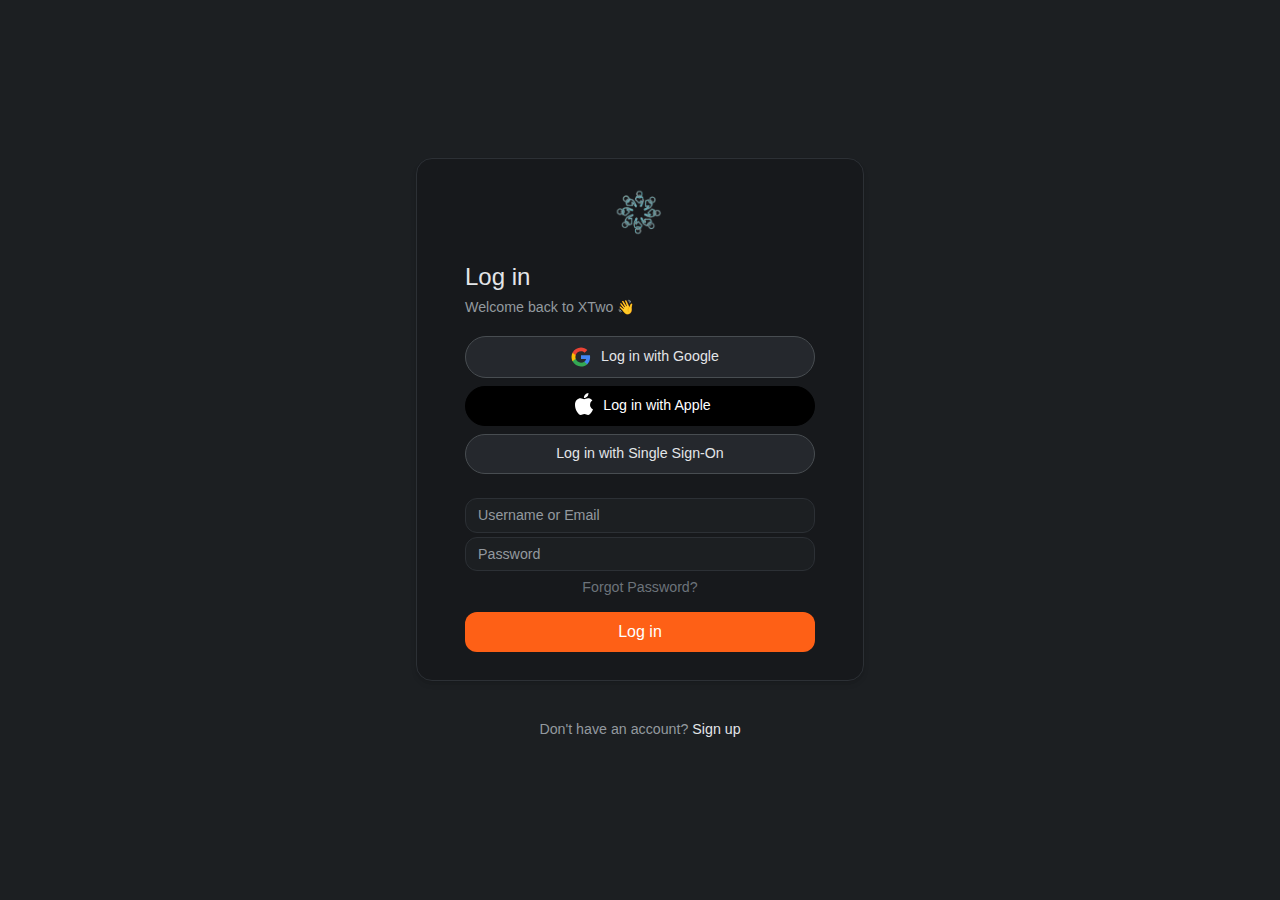
==== commit 32991381: ""Updated CSS files, replaced Taskade with XTwo in HTML titles and headings, and changed color values" ====
--- a/login.html
+++ b/login.html
@@ -5,7 +5,7 @@
     <meta name="viewport" content="width=device-width, initial-scale=1" />
     <link rel="stylesheet" href="./css/main.4c6a363988a4aead5503.css">
     <title>
-      AI-Powered Productivity — Build Your AI Agent Workforce | Taskade
+      AI-Powered Productivity — Build Your AI Agent Workforce | XTwo
     </title>
   </head>
   <body>
@@ -30,7 +30,7 @@
                 <div class="mb-5 flex flex-col">
                   <h1 class="mb-1 text-heading3 text-textcolor-900">Log in</h1>
                   <h2 class="mb-0 text-sm text-textcolor-500">
-                    Welcome back to Taskade 👋
+                    Welcome back to XTwo 👋
                   </h2>
                 </div>
                 <div class="mb-5 flex flex-col gap-y-2">
--- a/css/main.4c6a363988a4aead5503.css
+++ b/css/main.4c6a363988a4aead5503.css
@@ -857,7 +857,7 @@
 }
 
 :root {
-  --color-primary: 255 45 96;
+  --color-primary: 254 96 22;
   --color-app-0: 255 255 255;
   --color-app-100: 252 252 252;
   --color-app-200: 247 247 247;
